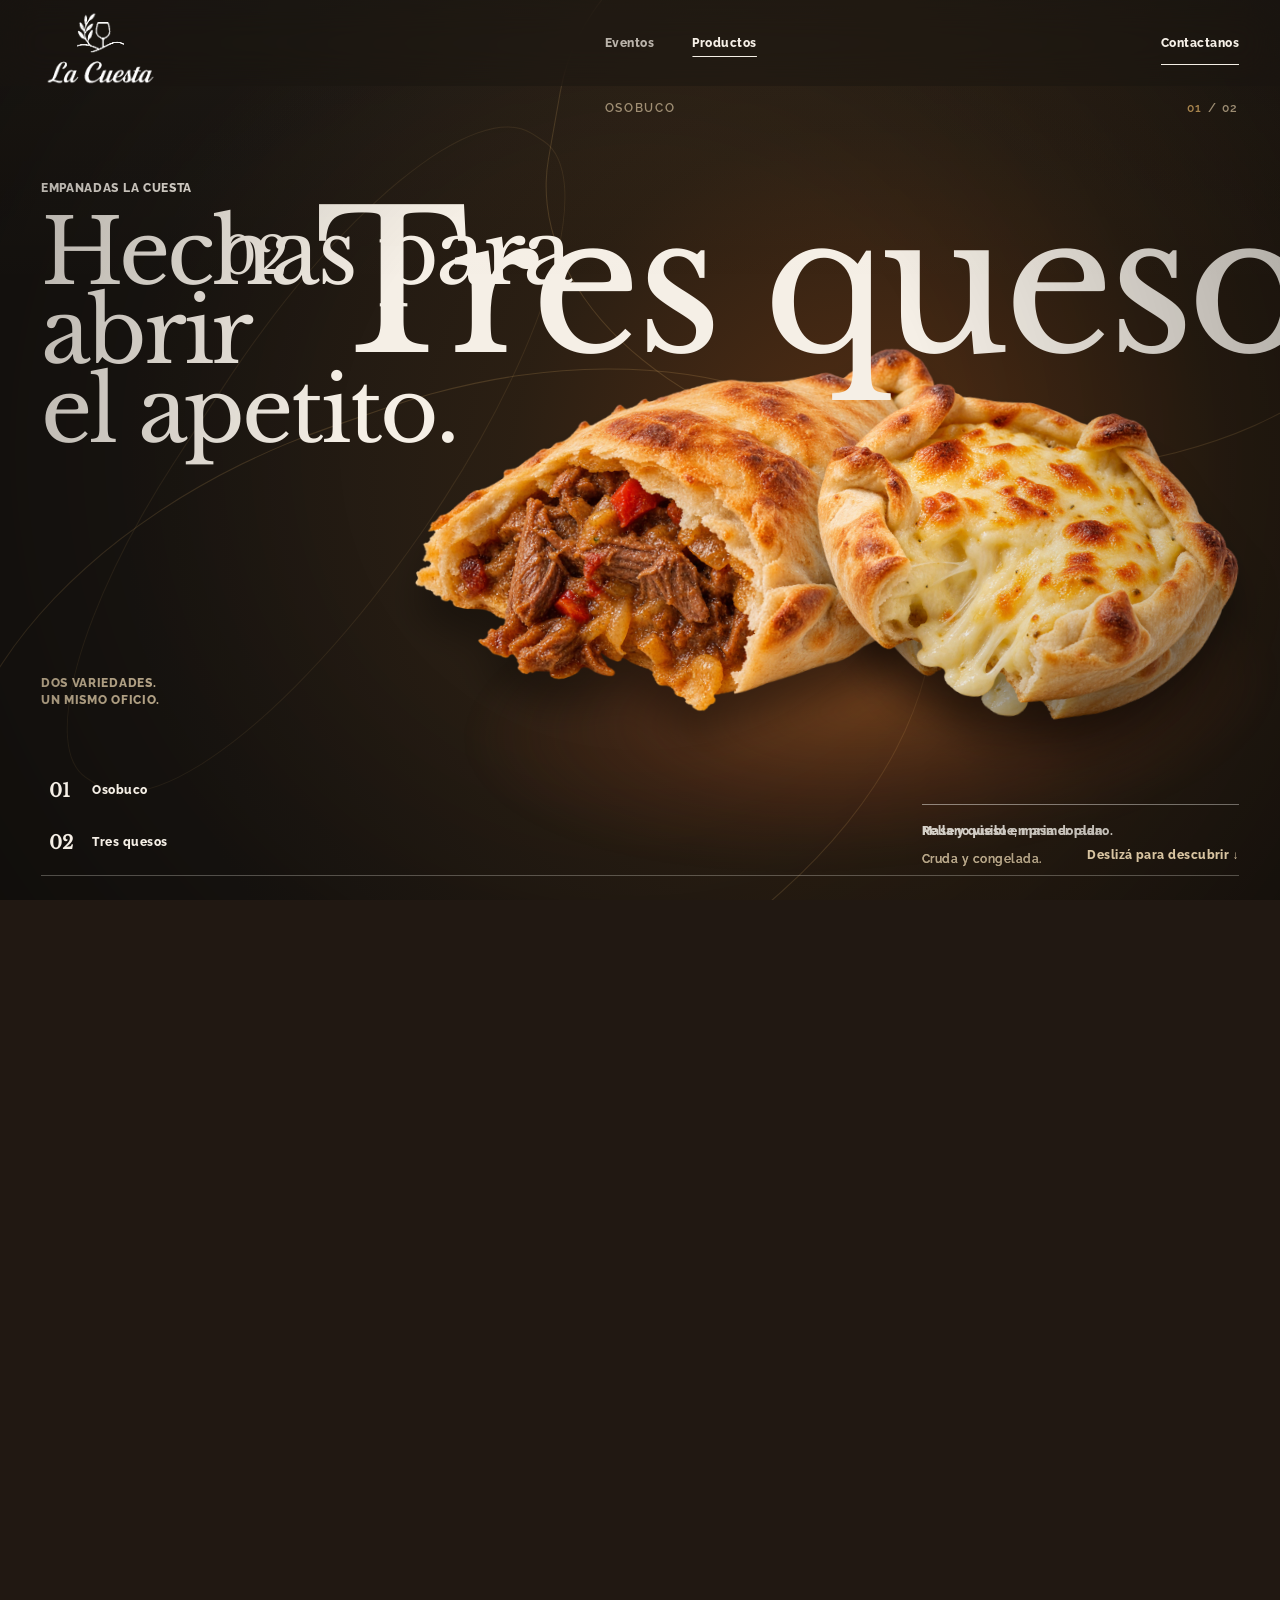
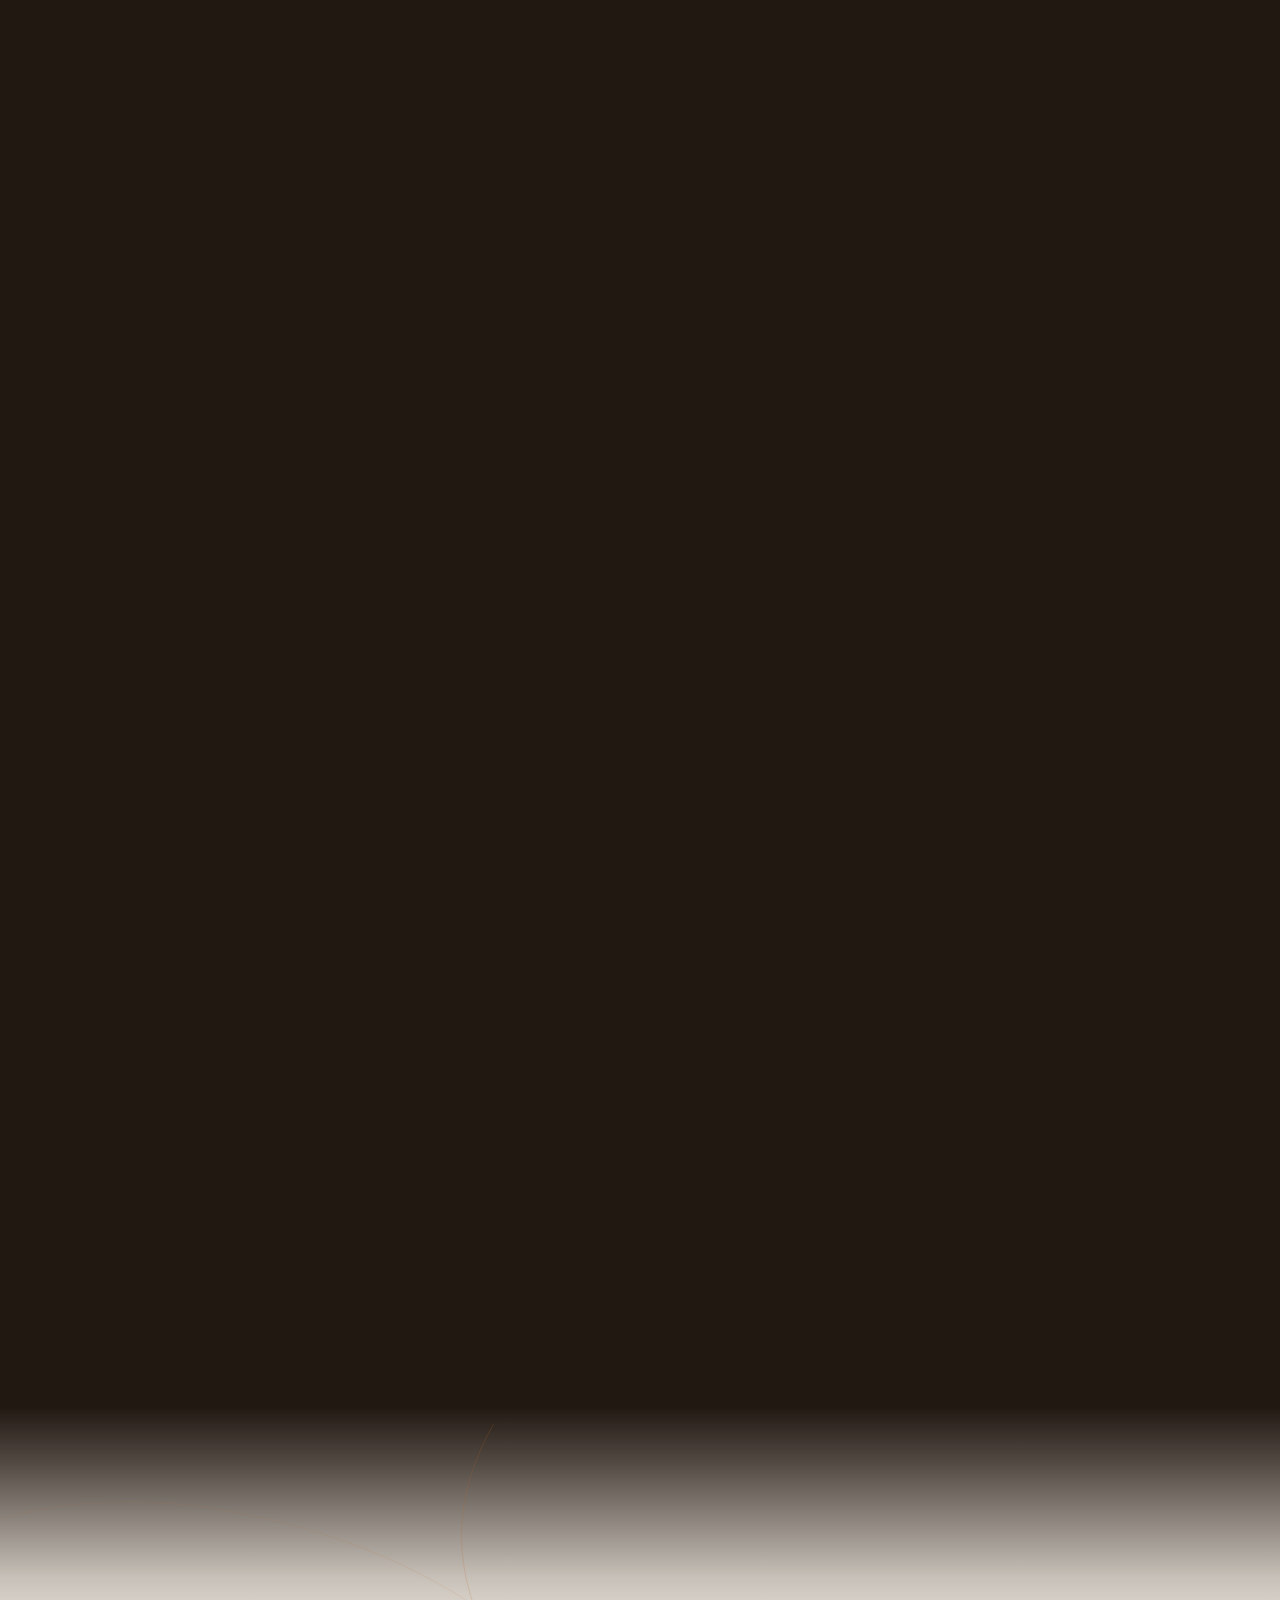
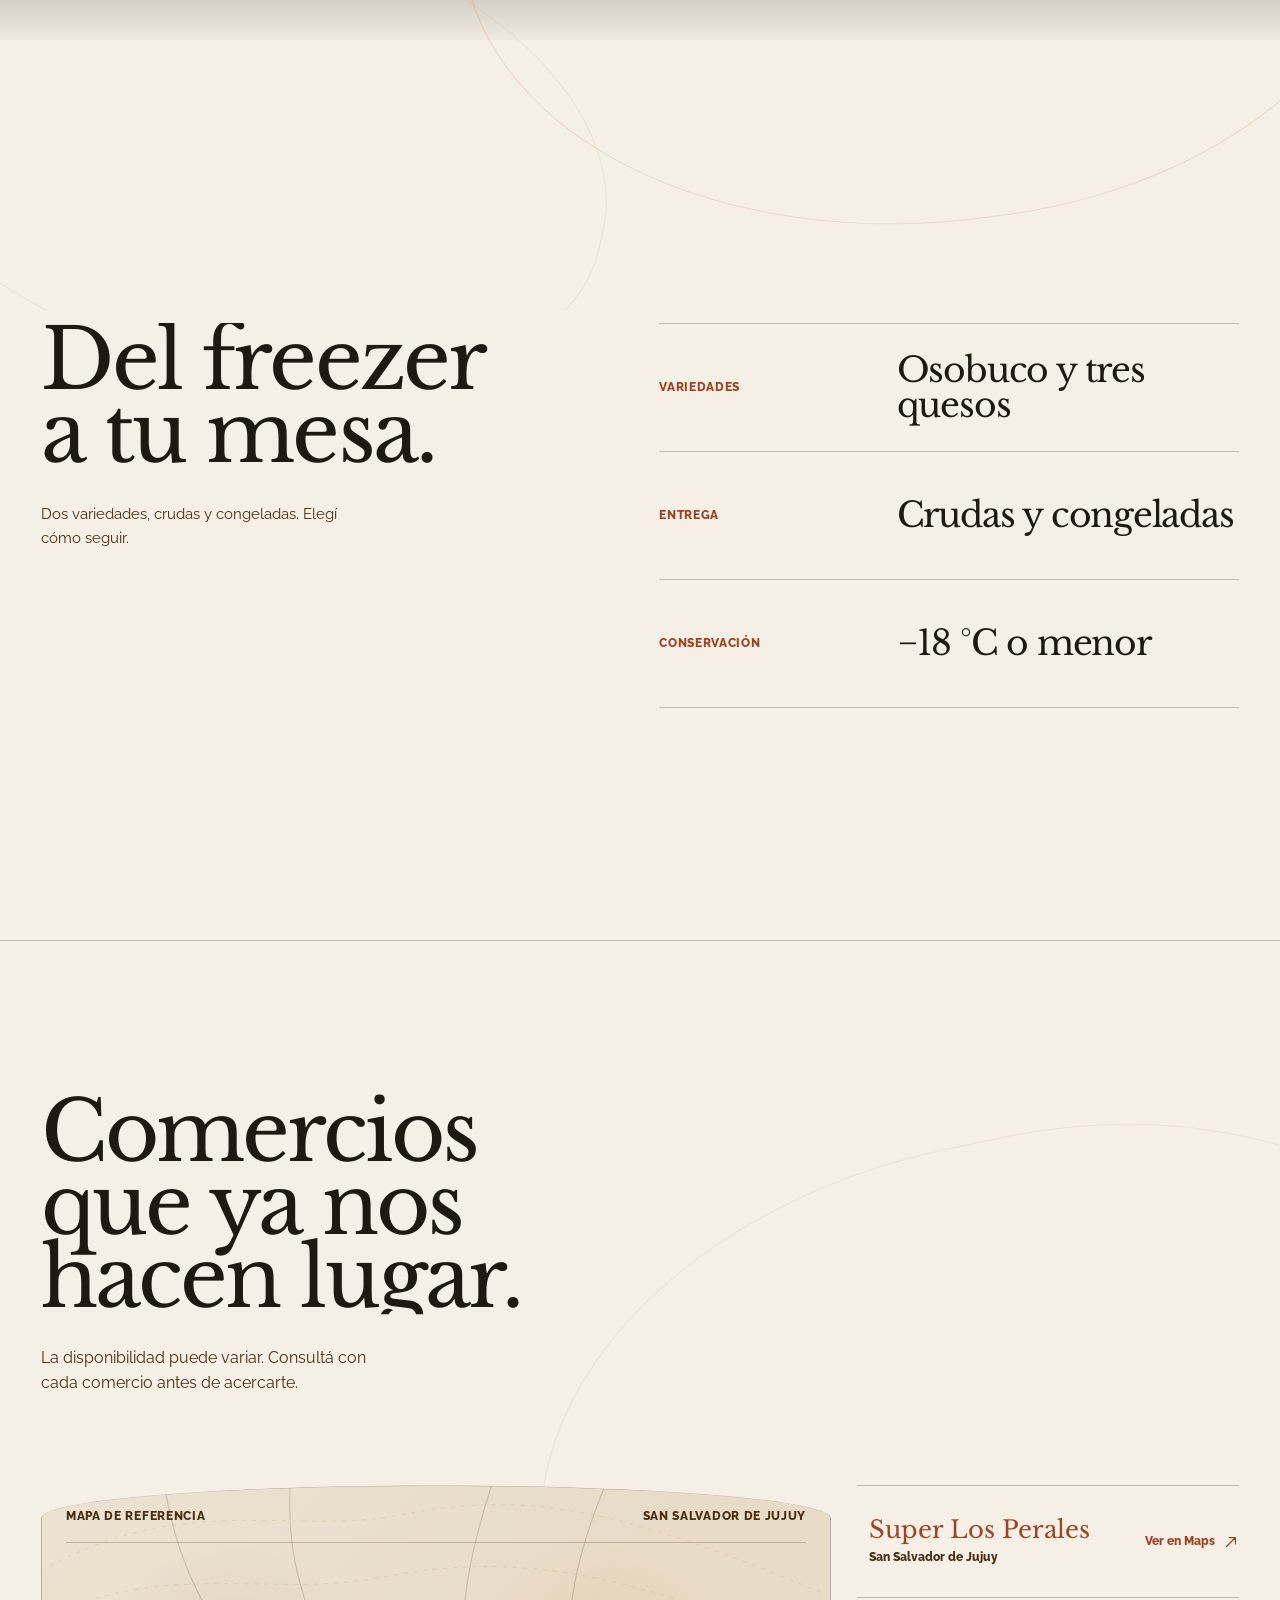
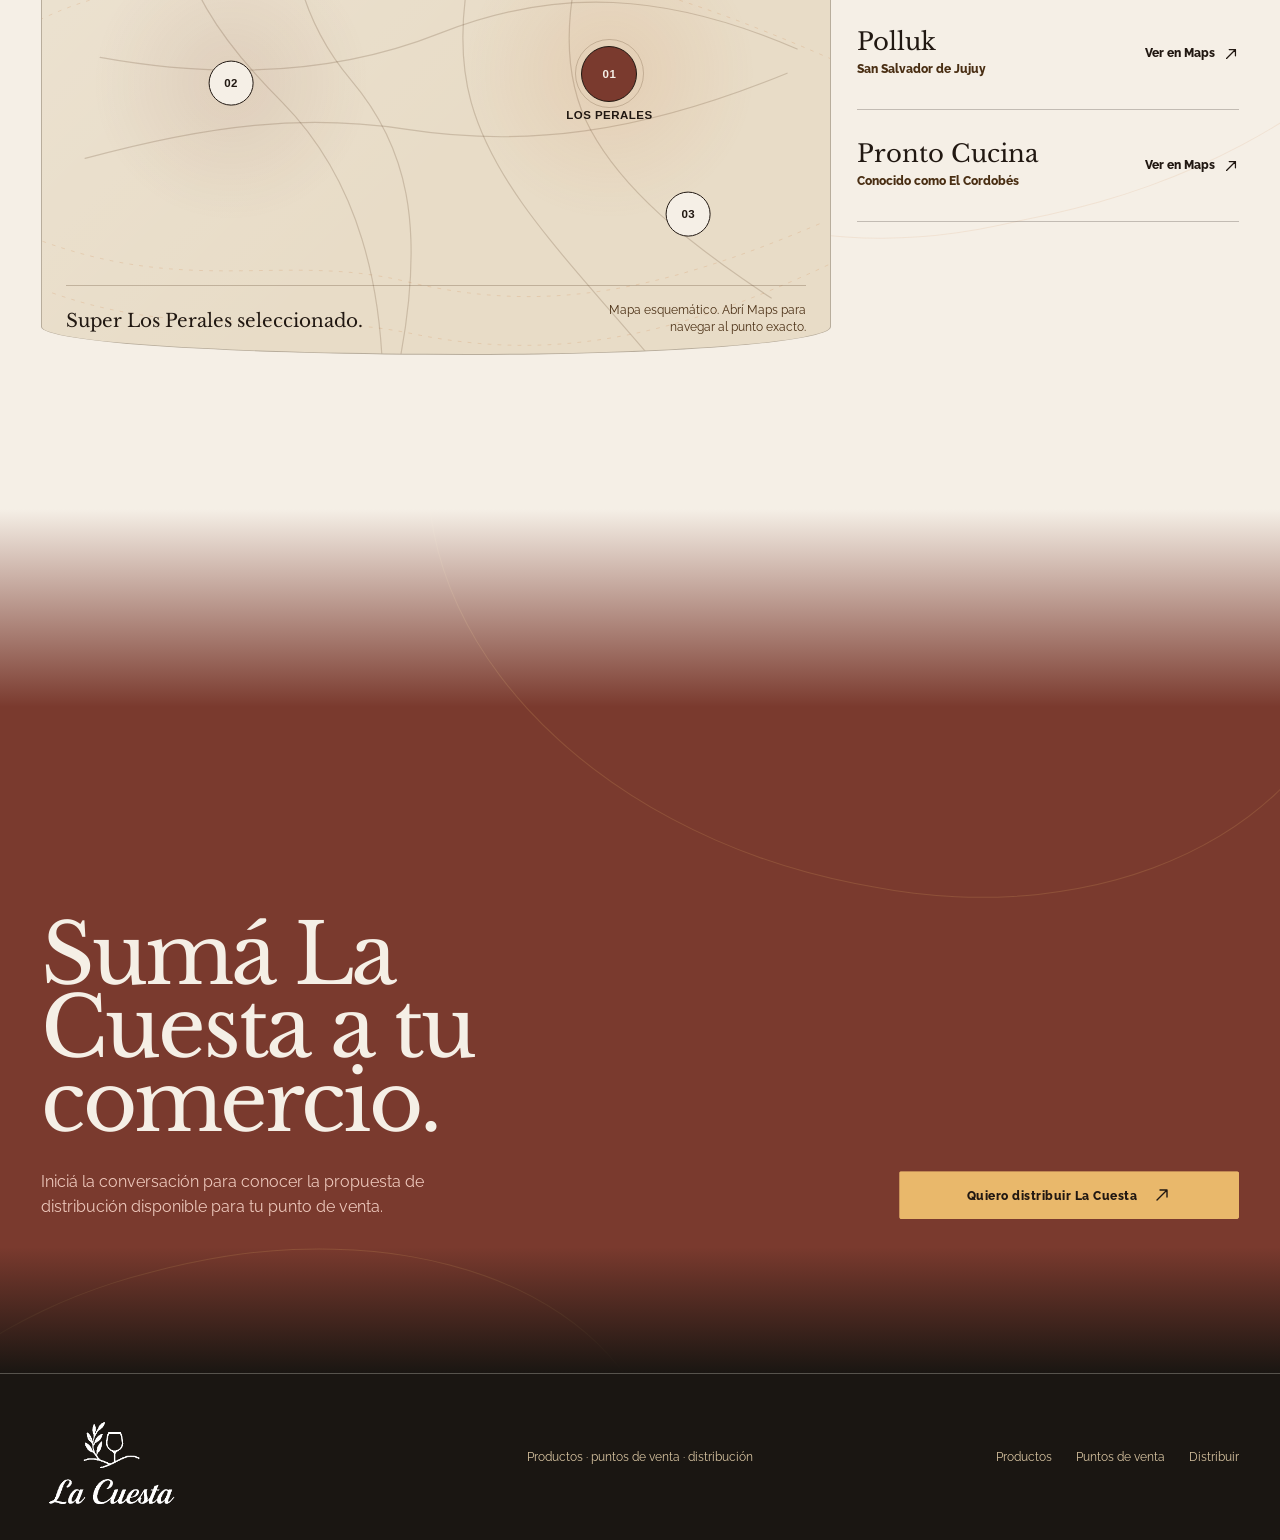
==== productos.html @ 2aedf03d "Publicar el sitio de La Cuesta Corresponde a a86352a del repo de trabajo (styles.css?v=83, app.js?v=" ====
<!doctype html>
<html lang="es">
  <head>
    <meta charset="utf-8" />
    <meta name="viewport" content="width=device-width, initial-scale=1, viewport-fit=cover" />
    <meta name="description" content="Conocé las empanadas La Cuesta, sus puntos de venta y la propuesta para comercios distribuidores." />
    <meta name="theme-color" content="#f5efe6" />
    <meta property="og:title" content="Productos La Cuesta — empanadas de osobuco y tres quesos" />
    <meta property="og:description" content="Una especialidad cruda y congelada para encontrar o sumar a tu comercio." />
    <meta property="og:image" content="assets/products/variants/osobuco-open.webp?v=8" />
    <title>Productos La Cuesta — empanadas de osobuco y tres quesos</title>
    <link rel="icon" href="assets/favicon-32.png" type="image/png" sizes="32x32" />
    <link rel="apple-touch-icon" href="assets/apple-touch-icon.png" sizes="180x180" />
    <link rel="preload" href="assets/fonts/libre-baskerville-400-latin.woff2" as="font" type="font/woff2" crossorigin />
    <link rel="preload" href="assets/fonts/raleway-wght-latin.woff2" as="font" type="font/woff2" crossorigin />
    <link rel="preload" href="assets/products/variants/osobuco-open.webp?v=8" as="image" type="image/webp" />
    <link rel="preload" href="assets/products/variants/tres-quesos-open.webp?v=8" as="image" type="image/webp" />
    <link rel="stylesheet" href="styles.css?v=83" />
    <script src="app.js?v=67" defer></script>
  </head>
  <body class="page-products">
    <a class="skip-link" href="#contenido">Saltar al contenido</a>
    <header class="site-header site-header--paper" data-header>
      <a class="brand" href="productos.html" aria-label="Productos La Cuesta, inicio"><img src="assets/la-cuesta-logo-white.png" width="460" height="150" alt="La Cuesta" /></a>
      <button class="menu-toggle" type="button" aria-expanded="false" aria-controls="site-nav" data-menu-toggle><span>Menú</span><span class="menu-toggle__mark" aria-hidden="true"><i></i><i></i></span></button>
      <nav class="site-nav" id="site-nav" aria-label="Navegación principal" data-nav><a href="index.html">Eventos</a><a href="productos.html" aria-current="page">Productos</a></nav>
      <a class="header-action" href="https://wa.link/bw86pe" target="_blank" rel="noopener noreferrer">Contactanos</a>
    </header>

    <main id="contenido" class="products-main">
      <section class="product-world" data-product-world aria-labelledby="product-world-title" data-climate="night">
        <div class="product-world__stage" data-product-stage>
          <div class="product-world__atmosphere" aria-hidden="true"><i></i><i></i><i></i></div>
          <div class="product-world__hero-pair" aria-hidden="true">
            <img class="product-world__hero-cheese" src="assets/products/variants/tres-quesos-open.webp?v=8" width="1536" height="1024" alt="" />
          </div>

          <div class="product-prologue">
            <p class="product-prologue__eyebrow">Empanadas La Cuesta</p>
            <h1 id="product-world-title">Hechas para abrir<br />el apetito.</h1>
            <p class="product-prologue__note">Dos variedades.<br />Un mismo oficio.</p>
          </div>

          <article class="product-variant product-variant--osobuco is-active" id="variedad-osobuco" data-product-variant data-index="0">
            <div class="product-variant__title"><span aria-hidden="true">01</span><h2>Osobuco</h2></div>
            <figure class="product-variant__media"><img src="assets/products/variants/osobuco-open.webp?v=8" width="1536" height="1024" alt="Empanada La Cuesta de osobuco abierta, con el relleno visible" /></figure>
            <div class="product-variant__copy"><p>Relleno visible, masa dorada.</p><p>Cruda y congelada.</p></div>
          </article>

          <article class="product-variant product-variant--cheese" id="variedad-tres-quesos" data-product-variant data-index="1">
            <div class="product-variant__title"><span aria-hidden="true">02</span><h2>Tres quesos</h2></div>
            <figure class="product-variant__media"><img src="assets/products/variants/tres-quesos-open.webp?v=8" width="1536" height="1024" alt="Empanada La Cuesta de tres quesos abierta, con el relleno visible" /></figure>
            <div class="product-variant__copy"><p>Masa y queso en primer plano.</p><p>Cruda y congelada.</p></div>
          </article>

          <div class="product-world__seam" aria-hidden="true"></div>
          <nav class="product-world__index" aria-label="Elegir variedad">
            <button type="button" aria-pressed="true" data-product-select="0"><span>01</span> Osobuco</button>
            <button type="button" aria-pressed="false" data-product-select="1"><span>02</span> Tres quesos</button>
          </nav>
          <div class="folio" aria-live="polite"><span data-product-label>Osobuco</span><span class="folio__count"><b data-product-current>01</b> / 02</span></div>
          <div class="timeline" aria-hidden="true"><span data-product-progress></span></div>
          <p class="product-world__scroll">Deslizá para descubrir <span aria-hidden="true">↓</span></p>
        </div>
      </section>

      <section class="product-facts product-epilogue" aria-labelledby="facts-title" data-reveal data-climate="day">
        <div class="product-facts__continuity" aria-hidden="true"><i></i><i></i></div>
        <div class="product-facts__lead" data-reveal-item>
          <h2 id="facts-title">Del freezer<br />a tu mesa.</h2>
          <p>Dos variedades, crudas y congeladas. Elegí cómo seguir.</p>
        </div>
        <dl class="product-facts__ledger" data-reveal-item>
          <div><dt>Variedades</dt><dd>Osobuco y tres quesos</dd></div>
          <div><dt>Entrega</dt><dd>Crudas y congeladas</dd></div>
          <div><dt>Conservación</dt><dd>−18 °C o menor</dd></div>
        </dl>
      </section>

      <section class="product-stockists product-epilogue" id="puntos-de-venta" aria-labelledby="stockists-title" data-reveal data-climate="day">
        <div class="product-stockists__intro" data-reveal-item><h2 id="stockists-title">Comercios que ya nos hacen lugar.</h2><p>La disponibilidad puede variar. Consultá con cada comercio antes de acercarte.</p></div>
        <figure class="stockist-map" data-stockist-map data-reveal-item aria-labelledby="stockist-map-title stockist-map-note">
          <div class="stockist-map__heading"><span id="stockist-map-title">Mapa de referencia</span><small>San Salvador de Jujuy</small></div>
          <svg class="stockist-map__drawing" viewBox="0 0 840 560" role="img" aria-label="Mapa editorial esquemático de los puntos de venta">
            <g class="stockist-map__contours" aria-hidden="true">
              <path d="M-42 96C121 7 258 59 375 35c155-31 269-7 507 93" />
              <path d="M-54 160c151-73 275-25 410-51 170-33 309-2 546 102" />
              <path d="M-62 421c185 71 299 17 445 52 158 38 293 18 501-71" />
              <path d="M-39 487c161 57 288 19 432 49 172 35 318 1 497-83" />
            </g>
            <g class="stockist-map__streets" aria-hidden="true">
              <path d="M95 0c20 119 67 185 141 259 69 70 111 168 119 301" />
              <path d="M493-20c-39 112-52 204-31 279 28 99 104 176 211 301" />
              <path d="M0 326c151-41 263-53 383-35 142 22 279 6 457-67" />
              <path d="M18 205c155 28 289 18 407-29 139-55 270-49 427 19" />
              <path d="M246-10c-7 98 18 178 72 242 68 80 88 174 60 328" />
              <path d="M628-14c-56 128-64 230-23 306 38 70 111 132 216 201" />
            </g>
          </svg>
          <button class="stockist-map__marker is-active" type="button" style="--map-x:72%;--map-y:40%" data-stockist-marker="perales" aria-pressed="true"><span>01</span><strong>Los Perales</strong></button>
          <button class="stockist-map__marker" type="button" style="--map-x:24%;--map-y:42%" data-stockist-marker="polluk" aria-pressed="false"><span>02</span><strong>Polluk</strong></button>
          <button class="stockist-map__marker" type="button" style="--map-x:82%;--map-y:70%" data-stockist-marker="cordobes" aria-pressed="false"><span>03</span><strong>Pronto Cucina</strong></button>
          <figcaption id="stockist-map-note"><span data-stockist-map-status aria-live="polite">Super Los Perales seleccionado.</span><small>Mapa esquemático. Abrí Maps para navegar al punto exacto.</small></figcaption>
        </figure>
        <ol class="product-stockists__list" data-reveal-item>
          <li class="is-active" data-stockist-item="perales"><button type="button" data-stockist-select="perales" aria-pressed="true"><span>Super Los Perales</span><small>San Salvador de Jujuy</small></button><a href="https://maps.app.goo.gl/YUJQ9x3evdQM6f4R9" target="_blank" rel="noopener noreferrer" aria-label="Abrir Super Los Perales en Maps">Ver en Maps <svg viewBox="0 0 18 18" aria-hidden="true"><path d="M4 14 14 4M7 4h7v7" /></svg></a></li>
          <li data-stockist-item="polluk"><button type="button" data-stockist-select="polluk" aria-pressed="false"><span>Polluk</span><small>San Salvador de Jujuy</small></button><a href="https://maps.app.goo.gl/NbAnTid16rX3FGUh7" target="_blank" rel="noopener noreferrer" aria-label="Abrir Polluk en Maps">Ver en Maps <svg viewBox="0 0 18 18" aria-hidden="true"><path d="M4 14 14 4M7 4h7v7" /></svg></a></li>
          <li data-stockist-item="cordobes"><button type="button" data-stockist-select="cordobes" aria-pressed="false"><span>Pronto Cucina</span><small>Conocido como El Cordobés</small></button><a href="https://maps.app.goo.gl/jkSEsQJaGD6FMsc5A" target="_blank" rel="noopener noreferrer" aria-label="Abrir Pronto Cucina en Maps">Ver en Maps <svg viewBox="0 0 18 18" aria-hidden="true"><path d="M4 14 14 4M7 4h7v7" /></svg></a></li>
        </ol>
      </section>

      <section class="distribution product-epilogue" id="distribuir" aria-labelledby="distribution-title" data-reveal data-climate="night">
        <i class="climate-seam climate-seam--head" aria-hidden="true"></i><i class="climate-seam climate-seam--tail" aria-hidden="true"></i>
        <div class="distribution__copy" data-reveal-item><h2 id="distribution-title">Sumá La Cuesta a tu comercio.</h2><p>Iniciá la conversación para conocer la propuesta de distribución disponible para tu punto de venta.</p></div>
        <a class="action action--gold" href="https://wa.link/bw86pe" target="_blank" rel="noopener noreferrer" data-reveal-item>Quiero distribuir La Cuesta <svg viewBox="0 0 18 18" aria-hidden="true"><path d="M4 14 14 4M7 4h7v7" /></svg></a>
      </section>

    </main>

    <footer class="site-footer"><a class="footer-brand" href="productos.html" aria-label="Productos La Cuesta, inicio"><img src="assets/la-cuesta-logo-white.png" width="460" height="150" alt="La Cuesta" /></a><p>Productos · puntos de venta · distribución</p><div class="footer-links"><a href="productos.html">Productos</a><a href="#puntos-de-venta">Puntos de venta</a><a href="#distribuir">Distribuir</a></div></footer>
  </body>
</html>
---- styles.css ----
/* Webfonts autoalojadas (OFL) — subset latin, ver assets/fonts/. P0-1 auditoría 2026-08-27. */
@font-face {
  font-family: "Libre Baskerville";
  font-style: normal;
  font-weight: 400;
  font-display: swap;
  src: url("assets/fonts/libre-baskerville-400-latin.woff2") format("woff2");
}
@font-face {
  font-family: "Raleway";
  font-style: normal;
  font-weight: 100 900;
  font-display: swap;
  src: url("assets/fonts/raleway-wght-latin.woff2") format("woff2");
}

:root {
  /* Paleta canon — manual de marca, ratificada por founder 2026-08-27 (P0-2).
     Regla de uso: --terracotta (manual, 3.4:1 sobre paper) solo display/acentos grandes/decoración;
     texto chico en terracotta usa --terracotta-text (5.6:1 AA). Texto secundario sobre paper: --chocolate (10.8:1). */
  --ink: #211812;            /* tinta de trabajo del sitio, no es color de manual */
  --ink-deep: #1a1612;
  --paper: #f5efe6;
  --paper-muted: #d8c4a1;
  --maize: #e9b86b;
  --terracotta: #c46a2a;
  --terracotta-text: #9d4523;
  --chocolate: #4a2f14;
  --wine: #7a3a2e;
  --pine: #6f7a4f;
  --black: #000;
  --light: #fff;
  /* Derivados de escena y acento — toda alfa via color-mix sobre token (P0-3) */
  --gold-light: color-mix(in srgb, var(--maize) 60%, var(--light));
  --gold-deep: color-mix(in srgb, var(--maize) 35%, var(--terracotta));
  --grad-gold: radial-gradient(circle at 66% 48%, var(--gold-light) 0, var(--maize) 39%, var(--gold-deep) 100%); /* la luz del mundo de Productos: stage y costura leen la misma */
  --blush: #edc7bb;          /* rosa de contacto sobre wine/ink; fuera del manual, ver DESIGN.md */
  --s1-stage: color-mix(in srgb, var(--wine) 41%, var(--black));
  --s1-wash-deep: color-mix(in srgb, var(--wine) 37%, var(--black));
  --s1-wash-mid: color-mix(in srgb, var(--terracotta-text) 48%, var(--black));
  --s2-stage: color-mix(in srgb, var(--pine) 38%, var(--black));
  --s2-wash-deep: color-mix(in srgb, var(--pine) 18%, var(--black));
  --s2-wash-mid: color-mix(in srgb, var(--pine) 32%, var(--black));
  --s2-wash-tail: color-mix(in srgb, var(--pine) 19%, var(--black));
  --stage-ember: color-mix(in srgb, var(--terracotta) 44%, var(--black));
  /* Vidrio del riel (P2). Una sola receta para las cinco declaraciones de header que
     tenian cuatro. El breakpoint la abarata y prefers-reduced-transparency la apaga:
     se recalibra el token, no se reescriben los selectores. */
  --glass: blur(18px) saturate(1.12);
  /* Sombra de objeto (P2). Una sola receta de elevacion, para las dos piezas que la
     usan. box-shadow sigue prohibida: el lenguaje es papel y tinta, no material. */
  --obj-shadow: drop-shadow(0 34px 22px color-mix(in srgb, var(--black) 35%, transparent));
  --line-light: color-mix(in srgb, var(--paper) 28%, transparent);
  --line-dark: color-mix(in srgb, var(--ink) 24%, transparent);
  --display: "Libre Baskerville", Georgia, "Times New Roman", serif;
  --sans: "Raleway", "Trebuchet MS", Arial, sans-serif;
  /* Sistema de motion (P1-5). Dos curvas y cinco tiempos: toda transicion del archivo sale
     de aca. La curva por defecto decelera; 'ease' del navegador esta prohibido. Solo se anima
     transform, opacity, color/background, filter y clip-path. Excepcion declarada: 'linear'
     en .product-prologue, que amortigua un valor ya ligado al scroll, no dispara un estado. */
  --ease-out: cubic-bezier(.16, 1, .3, 1);   /* entra, se mueve, responde: la curva del sitio */
  --ease-in-out: cubic-bezier(.6, 0, .3, 1); /* solo lo que se abre y se cierra: menu y marker */
  /* Gramatica compartida Eventos/Productos (P0-4). Tiempos, escala display y decoracion:
     un solo valor para las dos superficies. El clima cambia el pigmento, no la gramatica. */
  --d-instant: 180ms; /* micro-estado: tinte de un link, skip-link, color de fila */
  --d-fast: 240ms;    /* estado de UI y hover; apertura del menu */
  --d-slow: 480ms;    /* movimiento de componente; canal de opacidad del reveal */
  --d-scene: 900ms;   /* la escena y el mundo: crossfade, luz del header, transform del reveal */
  --d-reveal: 1200ms; /* el unico paso por encima de la escena: fade y clip-path de cierre */
  --stagger: 60ms;    /* toda cascada es calc(var(--i) * var(--stagger)); sin delays literales */
  /* Timeline narrativa de Productos (P1-5). Definida UNA vez, aca; app.js la lee de :root.
     Antes vivia en app.js repartida entre el umbral y los destinos de click. Un breakpoint
     puede recalibrarla como recalibra la escala: recalibrar el token, no reescribir el JS. */
  --th-switch: .58;    /* osobuco cede a tres quesos */
  --th-ramp: .3;       /* ancho de la rampa de estado a partir del switch */
  --th-seam-in: .48;   /* arranca el seam */
  --th-seam-band: .1;  /* ancho de entrada y de salida del seam */
  --th-seam-from: .515;/* ventana en la que el seam esta visible */
  --th-seam-to: .68;
  --th-goto-1: .29;    /* destino de click del selector 01 */
  --th-goto-2: .78;    /* destino de click del selector 02 */
  /* Escala de apilado (P1-9). Un valor por ROL, no por capricho local: los once literales
     de z-index del archivo se nombran aca y ningun componente vuelve a elegir un numero.
     Un z-index literal fuera de :root es un error, igual que un ms o un font-size.
     No es una escala aplastada: el sitio tiene tres escaleras internas reales -- la escena
     del film, el mundo de Productos y el mapa de puntos de venta -- y colapsarlas romperia
     el orden. Se nombra el rol y se conserva el valor. */
  --z-base: 0;     /* abre contexto de apilado sin elevar: fondos, atmosfera, decoracion ::before */
  --z-raise: 1;    /* primera capa sobre el fondo del propio contexto */
  --z-content: 2;  /* copy y controles legibles sobre medios y velos */
  --z-chrome: 3;   /* folio, timeline, chrome del mapa y secciones de papel sobre el stage sticky */
  --z-lift: 5;     /* pieza que se despega dentro de su contexto: pin del mapa, copy de variedad, rail de acto */
  --z-seam: 6;     /* la costura del mundo tapa la escena */
  --z-veil: 8;     /* vineta del stage, por encima de la costura */
  --z-hud: 12;     /* HUD del mundo: indice, folio, timeline, scroll */
  --z-header: 30;  /* chrome persistente del documento */
  --z-skip: 100;   /* el skip-link por encima de todo, siempre alcanzable */

  /* Escala tipografica (P1-1). Un valor por rol, las dos paginas: ocho escalones display
     (serif) y tres de UI (sans). Nada por debajo del piso de 11px = .6875rem. Un font-size
     literal fuera de esta escala es un error, no una decision local. */
  --t-monument: clamp(6.4rem, 15vw, 14rem); /* excepcion declarada: nombre de variedad, pieza de arte */
  --t-hero: clamp(3rem, min(7vw, 12.2svh), 7.5rem); /* H1 y titular de escena: el termino svh evita que el titular se meta bajo el header en viewports bajos */
  --t-display: clamp(3rem, 6.5vw, 6rem);   /* H2 de seccion, ambas paginas */
  --t-title: clamp(2.6rem, 5vw, 5rem);     /* H3 de caso y de bloque */
  --t-subtitle: clamp(1.75rem, 4vw, 3.75rem);
  --t-lead: clamp(1.65rem, 2.7vw, 2.75rem);
  --t-quote: clamp(1.2rem, 1.9vw, 1.6rem);
  --t-inline: 1.15rem;                     /* cifra serif embebida en linea de UI */
  --t-body: clamp(.95rem, 1.15vw, 1.08rem);
  --t-ui: .78rem;                          /* acciones, labels, captions, footer */
  --t-nav: var(--t-ui);                    /* enlaces del nav: el breakpoint lo recalibra (P1-8) */
  --t-micro: .72rem;                       /* eyebrows, folio, dt de ledger — piso del sitio */
  /* Ritmo (P1-2). Diez pasos para el espacio local, cuatro ritmos verticales de seccion y
     cuatro gaps fluidos. Un literal rem en margin/padding/gap fuera de esta escala es un error. */
  --s-1: .25rem;
  --s-2: .5rem;
  --s-3: .75rem;
  --s-4: 1rem;
  --s-5: 1.5rem;
  --s-6: 2rem;
  --s-7: 3rem;
  --s-8: 4rem;
  --s-9: 6rem;
  --s-10: 8rem;
  --section-y-loose: clamp(10rem, 16vw, 15rem); /* unica: aire de entrada al ledger de Productos */
  --section-y: clamp(6rem, 12vw, 11rem);
  --section-y-mid: clamp(5rem, 9vw, 8rem);
  --section-y-tight: clamp(4rem, 8vw, 6.5rem);
  --gap-xl: clamp(4rem, 9vw, 9rem);
  --gap-lg: clamp(3rem, 7vw, 7rem);
  --gap-md: clamp(1.5rem, 3vw, 3rem);
  --gap-sm: clamp(1rem, 2vw, 2rem);
  --indent-line: clamp(.8rem, 2.25vw, 2.2rem);
  --indent-line-deep: clamp(1.6rem, 4.6vw, 4.5rem);
  /* Trazo (P2). Tres alturas de linea display y cuatro trackings: las nueve alturas y
     los doce trackings literales del archivo se nombran aca. La escala colapsa lo que
     el ojo no distingue y conserva los roles que si: un titular a pantalla completa no
     respira como un H2 de seccion, y una versalita necesita mas aire que un boton. */
  --lh-monument: .72;   /* excepcion declarada: nombre de variedad, pieza de arte */
  --lh-hero: .95;       /* titular de escena a pantalla completa */
  --lh-display: .88;    /* H2 de seccion y H3 de caso, las dos paginas */
  --ls-display: -.035em;/* todo display serif */
  --ls-ui: .04em;       /* sans de interfaz: nav, acciones, captions, cifras */
  --ls-label: .06em;    /* versalita: eyebrows, dt de ledger, chrome del mapa */
  --ls-folio: .14em;    /* el folio, que respira mas que cualquier otra versalita */
  --deco-radius: 52% 48% 58% 42%;
  --deco-radius-alt: 48% 52% 46% 54%;
  /* Raccord de clima (P1-10). Dos alturas para la costura entre dos superficies de
     luz distinta: la entrada a un clima nuevo pide mas aire que la entrega al siguiente. */
  --seam-h: 22svh;        /* head: el clima anterior se disuelve dentro del nuevo */
  --seam-h-tail: 14svh;   /* tail: el clima actual entrega al que sigue */
  /* Safe area (P2). Los insets entran por token: --page-x absorbe el lateral y --safe-b
     el inferior, que consumen el pie y las tres piezas del HUD ancladas a bottom.
     Donde no hay muesca, env() cae a 0px y nada se mueve. */
  --safe-b: env(safe-area-inset-bottom, 0px);
  --page-x: max(clamp(20px, 3.2vw, 54px), env(safe-area-inset-left, 0px));
  --header-h: 84px;
  /* Ancla inferior del chrome de escena (caption y nota de locacion). El breakpoint la
     recalibra en :root y una escena puntual la recalibra sobre el elemento; ningun
     selector se reescribe y ningun !important hace falta. */
  --caption-b: 52px;
  --score-b: 70px;   /* la ficha de servicio cuelga mas alto que el caption: es una lista, no una linea */
  --ap-r: 4%;
  --ap-l: 54%;
  --ap-feather-l: 7%;
  --ap-feather-r: 7%;
  --media-scale: 1.02;
  --media-x: 0px;
  --media-y: 0px;
}

/* Clima (P0-4). Noche y dia resuelven EXACTAMENTE los mismos tokens semanticos: divergen
   los pigmentos, nunca la gramatica que los consume. Toda superficie narrativa declara su
   clima con data-climate; los estados que voltean la luz (coda del film, variedad 02 del
   mundo de Productos) lo re-declaran desde este mismo bloque, no desde reglas propias. */
:root,
[data-climate="night"] {
  --accent: var(--maize);
  --accent-text: var(--maize);
  --on-surface: var(--paper);
  --on-surface-muted: var(--paper-muted);
  --rule: var(--line-light);
  --folio-label: var(--paper-muted);
  --folio-mark: var(--maize);
  --folio-opacity: .68;
}
[data-climate="day"],
body[data-scene="4"] .film,
.product-world[data-active="1"] .product-world__stage {
  --accent: var(--terracotta);
  --accent-text: var(--terracotta-text);
  --on-surface: var(--ink);
  --on-surface-muted: var(--chocolate);
  --rule: var(--line-dark);
  --folio-label: var(--terracotta-text);
  --folio-mark: var(--ink);
  --folio-opacity: .82;
}
/* Decoracion (P0-4): un solo primitivo de campo — contorno organico de 1px sobre el acento
   del clima. Antes eran seis mezclas ad hoc (maize 22/10, wine 14, terracotta 11/12, paper 12). */
[data-climate], body[data-scene="4"] .film, .product-world[data-active="1"] .product-world__stage {
  --deco-ink: color-mix(in srgb, var(--accent) 18%, transparent);
  --deco-ink-faint: color-mix(in srgb, var(--accent) 10%, transparent);
}

* { box-sizing: border-box; }
html { scroll-behavior: smooth; scroll-padding-top: var(--header-h); scroll-snap-type: y proximity; }
body { margin: 0; overflow-x: hidden; background: var(--ink-deep); color: var(--paper); font-family: var(--sans); font-size: 16px; line-height: 1.55; }
body, button, a { -webkit-font-smoothing: antialiased; }
img, video { display: block; max-width: 100%; }
a { color: inherit; text-underline-offset: .25em; }
button, a { -webkit-tap-highlight-color: transparent; }
svg { width: 18px; height: 18px; fill: none; stroke: currentColor; stroke-linecap: round; stroke-linejoin: round; stroke-width: 1.4; }
::selection { background: var(--maize); color: var(--ink); }
::-webkit-scrollbar { width: 9px; }
::-webkit-scrollbar-track { background: var(--ink-deep); }
::-webkit-scrollbar-thumb { background: var(--terracotta); border: 2px solid var(--ink-deep); }

.skip-link { position: fixed; z-index: var(--z-skip); top: 12px; left: 12px; padding: 10px 14px; background: var(--maize); color: var(--ink); transform: translateY(-180%); transition: transform var(--d-instant) var(--ease-out); }
.skip-link:focus { transform: none; }

.site-header { position: fixed; z-index: var(--z-header); top: 0; right: 0; left: 0; display: grid; grid-template-columns: 160px 1fr auto; min-height: var(--header-h); align-items: center; gap: var(--s-6); padding: 0 var(--page-x); color: var(--paper); transition: color var(--d-scene) var(--ease-out), background-color var(--d-slow) var(--ease-out), opacity var(--d-fast) var(--ease-out); }
.site-header::after { position: absolute; right: var(--page-x); bottom: 0; left: var(--page-x); height: 1px; background: var(--line-light); content: ""; transform: scaleX(.2); transform-origin: left; transition: transform var(--d-scene) var(--ease-out), background-color var(--d-scene) var(--ease-out); }
.site-header.is-scrolled::after { transform: scaleX(1); }
.site-header.is-solid { background: var(--paper); color: var(--ink); }
.site-header.is-solid::after { background: var(--line-dark); }
.site-header.is-solid .brand img { filter: brightness(0) saturate(100%); }
.brand { position: relative; z-index: var(--z-content); display: block; width: 118px; }
.brand img { width: 100%; height: auto; transition: filter var(--d-scene) var(--ease-out); }
.site-nav { display: flex; align-items: center; justify-content: center; gap: var(--gap-md); font-size: var(--t-nav); font-weight: 800; letter-spacing: var(--ls-ui); }
.site-nav a, .header-action { text-decoration: none; }
.site-nav a { opacity: .72; transition: opacity var(--d-instant) var(--ease-out); }
.site-nav a:hover, .site-nav a:focus-visible { opacity: 1; }
.header-action { display: inline-flex; min-height: 44px; align-items: center; padding: var(--s-3) 0; border-bottom: 1px solid currentColor; font-size: var(--t-ui); font-weight: 800; letter-spacing: var(--ls-ui); transition: transform var(--d-fast) var(--ease-out); }
.menu-toggle { display: none; border: 0; background: transparent; color: inherit; font: inherit; }
body[data-scene="4"] .site-header { color: var(--ink); }
body[data-scene="4"] .site-header::after { background: var(--line-dark); }
body[data-scene="4"] .brand img { filter: brightness(0) saturate(100%); }

.film { position: relative; background: var(--ink-deep); }
.film::after { content: ""; position: absolute; z-index: var(--z-content); right: 0; bottom: 0; left: 0; height: var(--seam-h-tail); background: linear-gradient(0deg, var(--paper) 0%, color-mix(in srgb, var(--paper) 0%, transparent) 100%); pointer-events: none; }

/* Costura de clima (P1-10). El raccord entre dos superficies de luz distinta es un
   componente compartido, no un gradiente ad hoc por escena: una receta y dos alturas.
   El hook lo elige la superficie -- pseudo donde hay uno libre (.film, .event-resolution),
   <i> donde ::before y ::after ya decoran (.distribution). Excepcion declarada:
   .product-facts::before, que ademas tiene que cubrir un stage sticky. */
i.climate-seam { position: absolute; z-index: var(--z-raise); right: 0; left: 0; pointer-events: none; }
i.climate-seam--head { top: 0; height: var(--seam-h); background: linear-gradient(180deg, var(--seam-from) 0%, color-mix(in srgb, var(--seam-from) 0%, transparent) 100%); --seam-from: var(--paper); }
i.climate-seam--tail { bottom: 0; height: var(--seam-h-tail); background: linear-gradient(0deg, var(--seam-from) 0%, color-mix(in srgb, var(--seam-from) 0%, transparent) 100%); --seam-from: var(--ink-deep); }
.film-stage { position: sticky; z-index: var(--z-base); top: 0; height: 100svh; overflow: hidden; background: var(--ink-deep); transition: background-color var(--d-scene) var(--ease-out); }
.film-backdrops, .film-backdrop { position: absolute; inset: 0; width: 100%; height: 100%; }
.film-backdrop { object-fit: cover; opacity: 0; filter: saturate(.78) contrast(1.03) brightness(.54) blur(10px); transform: scale(1.065); transition: opacity var(--d-scene) var(--ease-out), filter var(--d-scene) var(--ease-out), transform var(--d-scene) var(--ease-out); }
.film-backdrop.is-active { opacity: .88; transform: scale(1.035); }

.film-wash { position: absolute; inset: 0; background: linear-gradient(90deg, color-mix(in srgb, var(--ink-deep) 92%, transparent) 0%, color-mix(in srgb, var(--ink-deep) 58%, transparent) 43%, color-mix(in srgb, var(--ink-deep) 14%, transparent) 100%); transition: background var(--d-scene) var(--ease-out); }
body[data-scene="1"] .film-stage { background: var(--s1-stage); }
body[data-scene="1"] .film-wash { background: linear-gradient(110deg, color-mix(in srgb, var(--s1-wash-deep) 92%, transparent) 0%, color-mix(in srgb, var(--s1-wash-mid) 44%, transparent) 48%, color-mix(in srgb, var(--ink-deep) 20%, transparent) 100%); }
body[data-scene="2"] .film-stage { background: var(--s2-stage); }
body[data-scene="2"] .film-wash { background: linear-gradient(105deg, color-mix(in srgb, var(--s2-wash-deep) 82%, transparent) 0%, color-mix(in srgb, var(--s2-wash-mid) 35%, transparent) 58%, color-mix(in srgb, var(--s2-wash-tail) 34%, transparent) 100%); }
body[data-scene="3"] .film-stage { background: var(--ink-deep); }
body[data-scene="3"] .film-wash { background: linear-gradient(0deg, color-mix(in srgb, var(--ink-deep) 89%, transparent) 0%, color-mix(in srgb, var(--ink-deep) 30%, transparent) 62%, color-mix(in srgb, var(--ink-deep) 38%, transparent) 100%); }
body[data-scene="4"] .film-stage { background: var(--paper); }
body[data-scene="4"] .film-backdrop.is-active { opacity: .16; filter: saturate(.52) brightness(1.25) blur(24px); }
body[data-scene="4"] .film-wash { background: linear-gradient(90deg, color-mix(in srgb, var(--paper) 97%, transparent) 0%, color-mix(in srgb, var(--paper) 82%, transparent) 50%, color-mix(in srgb, var(--paper) 22%, transparent) 100%); }

.film-aperture { position: absolute; inset: 0; overflow: hidden; background: transparent; -webkit-mask-image: linear-gradient(90deg, transparent 0 var(--ap-l), var(--black) calc(var(--ap-l) + var(--ap-feather-l)), var(--black) calc(100% - var(--ap-r) - var(--ap-feather-r)), transparent calc(100% - var(--ap-r)) 100%); mask-image: linear-gradient(90deg, transparent 0 var(--ap-l), var(--black) calc(var(--ap-l) + var(--ap-feather-l)), var(--black) calc(100% - var(--ap-r) - var(--ap-feather-r)), transparent calc(100% - var(--ap-r)) 100%); contain: paint; }
.film-aperture::after { position: absolute; z-index: var(--z-content); inset: 0; pointer-events: none; background: linear-gradient(0deg, color-mix(in srgb, var(--ink-deep) 72%, transparent) 0%, color-mix(in srgb, var(--ink-deep) 30%, transparent) 42%, transparent 70%); content: ""; opacity: 0; transition: opacity var(--d-scene) var(--ease-out); }
body[data-scene="3"] .film-aperture::after { opacity: 1; }
.film-aperture__media, .film-video, .film-stills, .film-still { position: absolute; inset: 0; width: 100%; height: 100%; }
.film-video, .film-still { object-fit: cover; transform: translate3d(var(--media-x), var(--media-y), 0) scale(var(--media-scale)); }
.film-video { object-position: 50% 50%; filter: saturate(.78) contrast(1.04) brightness(.84); }
.film-stills { opacity: 0; }
.film-still { opacity: 0; filter: saturate(.78) contrast(1.04) brightness(.84); transition: opacity var(--d-scene) var(--ease-out); }
.film-still.is-active { opacity: 1; }

body[data-scene="4"] .film-video, body[data-scene="4"] .film-stills { opacity: 0; }

.video-fallback .film-stills { opacity: 1; }
.video-fallback .film-video { opacity: 0; }

/* Progreso (P0-4 / P1-4). Un folio y una timeline para los tres mundos: el film de Eventos,
   el riel de casos y el mundo de Productos. Antes eran cuatro copias de dos componentes con
   anclaje, color y opacidad expresados distinto en cada superficie. */
.folio { position: absolute; z-index: var(--z-chrome); top: calc(var(--header-h) + 16px); right: var(--page-x); left: var(--page-x); display: flex; justify-content: space-between; color: var(--folio-label); font-size: var(--t-micro); font-weight: 600; letter-spacing: var(--ls-folio); text-transform: uppercase; opacity: var(--folio-opacity); transition: color var(--d-scene) var(--ease-out), opacity var(--d-scene) var(--ease-out); }
.folio > span:first-child { position: absolute; left: 50%; transform: translateX(-50%); }
.folio__count { margin-left: auto; }
.folio__count b { color: var(--folio-mark); font-weight: inherit; transition: color var(--d-scene) var(--ease-out); }
.timeline { position: absolute; z-index: var(--z-chrome); right: var(--page-x); bottom: calc(24px + var(--safe-b)); left: var(--page-x); height: 1px; background: var(--rule); transition: background-color var(--d-scene) var(--ease-out); }
.timeline span { display: block; width: 100%; height: 100%; background: var(--accent); transform: scaleX(0); transform-origin: left center; will-change: transform; }
/* Unica variante de anclaje: el riel de casos vive en un sticky de altura cero. */
.timeline--rail { top: calc(100svh - 24px); bottom: auto; }

.film-track { position: relative; z-index: var(--z-raise); margin-top: -100svh; }
.film-coda { height: 100svh; }
.film-scene { position: relative; min-height: 100svh; padding: var(--header-h) var(--page-x) 52px; scroll-snap-align: center; }
.film-scene__copy { position: absolute; z-index: var(--z-content); max-width: min(760px, 60vw); }
.film-scene h1, .film-scene h2 { margin: 0; font-family: var(--display); font-weight: 400; letter-spacing: var(--ls-display); line-height: var(--lh-hero); text-wrap: balance; }
.film-scene h1, .film-scene h2 { font-size: var(--t-hero); }
.film-heading__line { display: block; }
.film-heading__line--accent { margin-left: var(--indent-line); color: var(--accent); font-style: italic; }
.film-heading__line--deep-indent { margin-left: var(--indent-line-deep); }
.film-scene__copy > p { max-width: 42ch; margin: var(--s-5) 0 0; color: var(--on-surface-muted); font-size: var(--t-body); line-height: 1.62; }
.film-scene--opening .film-scene__copy { bottom: clamp(84px, 11vh, 112px); left: var(--page-x); width: min(650px, 45vw); }
.film-scene--opening h1 { max-width: 10.5ch; }
.film-scene--rhythm .film-scene__copy { top: 18vh; left: var(--page-x); width: min(590px, 43vw); }
.film-scene--rhythm h2 { max-width: 9ch; }
.film-scene--table .film-scene__copy { top: 24vh; right: var(--page-x); width: min(610px, 44vw); text-align: right; }
.film-scene--table h2 { max-width: 9.5ch; margin-left: auto; }
.film-scene--table .film-scene__copy > p { margin-left: auto; }
.film-scene--table .film-heading__line--accent { margin-right: var(--indent-line); margin-left: 0; }
.film-scene--night .film-scene__copy { bottom: clamp(84px, 11vh, 112px); left: 50%; width: min(820px, 72vw); transform: translateX(-50%); text-align: center; }
.film-scene--night h2 { max-width: 10ch; }
.film-scene--night .film-scene__copy > p { margin-right: auto; margin-left: auto; }
.film-scene--night .film-heading__line--accent { margin-right: auto; margin-left: auto; }
.film-scene--night .film-heading__line--deep-indent { position: relative; left: clamp(1.5rem, 4vw, 4rem); }

.scene-actions { display: flex; flex-wrap: wrap; align-items: center; gap: var(--s-4) var(--s-5); margin-top: var(--s-5); }
.action { display: inline-flex; min-height: 48px; align-items: center; justify-content: center; gap: var(--s-4); padding: var(--s-3) var(--s-4); border: 1px solid currentColor; border-radius: 2px; font-size: var(--t-ui); font-weight: 800; letter-spacing: var(--ls-ui); text-decoration: none; transition: background-color var(--d-fast) var(--ease-out), color var(--d-fast) var(--ease-out), transform var(--d-fast) var(--ease-out); }
/* P1-3: un solo vocabulario de hover. Elevacion (-3px) para acciones; deslizamiento
   lateral (8px) para filas de lista. Nada mas. */
.action:hover, .action:focus-visible,
.text-link:hover, .text-link:focus-visible,
.header-action:hover, .header-action:focus-visible { transform: translateY(-3px); }
.action--light { background: var(--paper); color: var(--ink); }
.action--gold { margin-top: var(--s-6); border-color: var(--maize); background: var(--maize); color: var(--ink); }

.text-link { display: inline-flex; min-height: 44px; align-items: center; gap: var(--s-3); color: var(--on-surface-muted); font-size: var(--t-ui); font-weight: 800; text-decoration: none; transition: color var(--d-fast) var(--ease-out), transform var(--d-fast) var(--ease-out); }
.scene-caption, .location-note { position: absolute; z-index: var(--z-content); margin: 0; color: var(--on-surface-muted); font-size: var(--t-ui); font-weight: 800; letter-spacing: var(--ls-ui); }
.film-scene--opening .scene-caption { right: var(--page-x); bottom: var(--caption-b); }
.film-scene--table .scene-caption { bottom: var(--caption-b); left: var(--page-x); }

.location-note { right: var(--page-x); bottom: var(--caption-b); max-width: 49ch; text-align: right; }

.service-score { position: absolute; z-index: var(--z-content); right: var(--page-x); bottom: var(--score-b); width: min(500px, 38vw); margin: 0; padding: 0; list-style: none; }
.service-score li { display: grid; grid-template-columns: .65fr 1fr; gap: var(--s-4); align-items: baseline; padding: var(--s-4) 0; border-top: 1px solid var(--line-light); }
.service-score li:last-child { border-bottom: 1px solid var(--line-light); }
.service-score span { font-family: var(--display); font-size: var(--t-inline); }
.service-score small { color: var(--on-surface-muted); font-size: var(--t-ui); }

.js-ready .film-heading__line,
.js-ready .film-scene__copy > p,
.js-ready .film-scene__copy > .scene-actions,
.js-ready .film-scene__copy > .action,
.js-ready .film-scene .scene-caption,
.js-ready .film-scene .location-note,
.js-ready .film-scene .service-score { opacity: 0; transform: translate3d(0, 20px, 0); transition: opacity var(--d-slow) var(--ease-out), transform var(--d-scene) var(--ease-out); }
.js-ready .film-scene.is-active .film-heading__line,
.js-ready .film-scene.is-active .film-scene__copy > p,
.js-ready .film-scene.is-active .film-scene__copy > .scene-actions,
.js-ready .film-scene.is-active .film-scene__copy > .action,
.js-ready .film-scene.is-active .scene-caption,
.js-ready .film-scene.is-active .location-note,
.js-ready .film-scene.is-active .service-score { opacity: 1; transform: none; }
/* Cascada (P1-5): el delay es el indice por el paso, nunca un literal. El indice describe la
   posicion en el relato de la escena; el paso vive una sola vez en --stagger. */
.js-ready .film-scene.is-active .film-heading__line,
.js-ready .film-scene.is-active .film-scene__copy > p,
.js-ready .film-scene.is-active .film-scene__copy > .scene-actions,
.js-ready .film-scene.is-active .film-scene__copy > .action,
.js-ready .film-scene.is-active .scene-caption,
.js-ready .film-scene.is-active .location-note,
.js-ready .film-scene.is-active .service-score { transition-delay: calc(var(--i, 0) * var(--stagger)); }
.js-ready .film-heading__line:nth-child(2) { --i: 1; }
.js-ready .film-heading__line:nth-child(3) { --i: 2; }
.js-ready .film-heading__line:nth-child(4) { --i: 3; }
.js-ready .film-scene__copy > p { --i: 4; }
.js-ready .film-scene .service-score { --i: 5; }
.js-ready .film-scene__copy > .scene-actions,
.js-ready .film-scene__copy > .action { --i: 6; }

.site-footer { position: relative; z-index: var(--z-chrome); display: grid; grid-template-columns: 1fr auto 1fr; gap: var(--s-6); align-items: center; padding: var(--s-6) var(--page-x) calc(var(--s-6) + var(--safe-b)); border-top: 1px solid var(--line-light); background: var(--ink-deep); color: var(--paper-muted); font-size: var(--t-ui); }
.footer-brand { display: block; width: 140px; }
.footer-brand img { width: 100%; height: auto; }
.site-footer p { margin: 0; text-align: center; }
.footer-links { display: flex; justify-content: flex-end; gap: var(--s-5); }
.footer-links a { text-decoration: none; }

a:focus-visible, button:focus-visible { outline: 2px solid var(--maize); outline-offset: 5px; }

@media (max-width: 820px) {
  /* Los breakpoints recalibran tokens, no reescriben bloques (P1-1/P1-2). */
  :root { --header-h: 74px; --caption-b: 40px; --page-x: max(20px, env(safe-area-inset-left, 0px));
          --t-monument: clamp(4.25rem, 17vw, 7.2rem);
          --lh-monument: .78;
          --t-nav: var(--t-body);
          --glass: blur(12px) saturate(1.12);
          --section-y-loose: clamp(8rem, 24vw, 11rem); }
  .site-header { grid-template-columns: 1fr auto; gap: var(--s-4); }
  .brand { width: 104px; }
  .header-action { display: none; }
  .menu-toggle { position: relative; z-index: var(--z-content); display: inline-flex; min-width: 54px; min-height: 44px; align-items: center; justify-content: flex-end; gap: var(--s-3); font-size: var(--t-ui); font-weight: 800; letter-spacing: var(--ls-ui); text-transform: uppercase; }
  .menu-toggle__mark { display: grid; gap: 4px; }
  .menu-toggle__mark i { display: block; width: 18px; height: 1px; background: currentColor; transition: transform var(--d-fast) var(--ease-in-out); }
  .menu-toggle[aria-expanded="true"] .menu-toggle__mark i:first-child { transform: translateY(2.5px) rotate(45deg); }
  .menu-toggle[aria-expanded="true"] .menu-toggle__mark i:last-child { transform: translateY(-2.5px) rotate(-45deg); }
  .site-nav { position: absolute; top: 0; right: 0; left: 0; display: grid; gap: 0; padding: calc(var(--header-h) + var(--s-4)) var(--page-x) var(--s-5); background: var(--ink-deep); color: var(--paper); opacity: 0; pointer-events: none; transform: translateY(-12px); transition: opacity var(--d-fast) var(--ease-in-out), transform var(--d-fast) var(--ease-in-out); }
  .site-nav.is-open { opacity: 1; pointer-events: auto; transform: none; }
  .site-nav a { min-height: 48px; display: flex; align-items: center; border-top: 1px solid var(--line-light); opacity: 1; }
  body[data-scene="4"] .site-nav { background: var(--paper); color: var(--ink); }

  .film-scene { min-height: 100svh; padding-bottom: 44px; }
  .film-scene__copy, .film-scene--opening .film-scene__copy, .film-scene--rhythm .film-scene__copy, .film-scene--table .film-scene__copy { top: auto; right: var(--page-x); bottom: 78px; left: var(--page-x); max-width: none; text-align: left; }
  .film-scene--night .film-scene__copy { top: auto; right: var(--page-x); bottom: 76px; left: var(--page-x); width: auto; text-align: left; }

  .film-scene h1, .film-scene h2, .film-scene--night h2 { max-width: 11ch; margin: 0; }
  .film-scene--table .film-scene__copy > p { margin-left: 0; }
  .film-scene__copy > p { max-width: 34ch; margin-top: var(--s-4); line-height: 1.45; }
  .scene-actions { margin-top: var(--s-5); }
  .folio { top: calc(var(--header-h) + 10px); font-size: var(--t-ui); }
  .timeline { bottom: 16px; }
  .film-scene--opening .scene-caption,
  .film-scene--table .scene-caption,
  .location-note { right: var(--page-x); left: var(--page-x); max-width: none; text-align: left; }

  .service-score { display: none; }
  .film-wash { background: linear-gradient(0deg, color-mix(in srgb, var(--ink-deep) 96%, transparent) 0%, color-mix(in srgb, var(--ink-deep) 70%, transparent) 46%, color-mix(in srgb, var(--ink-deep) 8%, transparent) 82%); }
  body[data-scene="1"] .film-wash, body[data-scene="2"] .film-wash, body[data-scene="3"] .film-wash { background: linear-gradient(0deg, color-mix(in srgb, var(--ink-deep) 97%, transparent) 0%, color-mix(in srgb, var(--ink) 68%, transparent) 46%, color-mix(in srgb, var(--ink-deep) 7%, transparent) 83%); }
  body[data-scene="4"] .film-wash { background: linear-gradient(0deg, color-mix(in srgb, var(--paper) 98%, transparent) 0%, color-mix(in srgb, var(--paper) 78%, transparent) 48%, color-mix(in srgb, var(--paper) 10%, transparent) 84%); }
  body[data-scene="4"] .folio { opacity: 0; }
  .film-backdrop { filter: saturate(.78) contrast(1.04) brightness(.56) blur(9px); }

  .site-footer { grid-template-columns: 1fr; justify-items: center; gap: var(--s-5); }
  .footer-links { flex-wrap: wrap; justify-content: center; gap: var(--s-4) var(--s-5); }
}

@media (min-width: 601px) and (max-width: 820px) {
  .film-scene__copy,
  .film-scene--opening .film-scene__copy,
  .film-scene--rhythm .film-scene__copy,
  .film-scene--table .film-scene__copy { right: auto; bottom: auto; max-width: none; text-align: left; }
  .film-scene--opening .film-scene__copy { bottom: 84px; left: var(--page-x); width: 46vw; }
  .film-scene--rhythm .film-scene__copy { top: 18vh; left: var(--page-x); width: 42vw; }
  .film-scene--table .film-scene__copy { top: 24vh; right: var(--page-x); left: auto; width: 43vw; text-align: right; }
  .film-scene--table h2 { margin-left: auto; }
  .film-scene--table .film-scene__copy > p { margin-left: auto; }
  .film-scene--night .film-scene__copy { top: auto; right: auto; bottom: 82px; left: 50%; width: 76vw; transform: translateX(-50%); text-align: center; }
  .film-scene--night .film-scene__copy > p { margin-right: auto; margin-left: auto; }

  .service-score { right: var(--page-x); bottom: var(--score-b); left: auto; display: block; width: 43vw; }
  .film-scene--opening .scene-caption { right: var(--page-x); left: auto; text-align: right; }
  .film-scene--table .scene-caption { right: auto; left: var(--page-x); }
  .location-note { right: var(--page-x); left: auto; max-width: 42ch; text-align: right; }
}

@media (max-width: 390px) {
  :root { --t-monument: clamp(3.9rem, 18vw, 4.8rem); }
  .location-note { max-width: 52ch; }
}

/* Limite de mundo: 820px. Un solo valor para layout, encuadre y asset de video (P0-6).
   Compacto (<=820): sangre completa, master 720x1280. Amplio (>=821): apertura enmascarada, master HD.
   Sincronizado con app.js WORLD_COMPACT_MAX y el media de los preload en index.html. */
@media (max-width: 820px) {
  .film-aperture { -webkit-mask-image: none; mask-image: none; }
}

@media (min-width: 821px) {
  .film-video[data-scene-index="0"], .film-still[data-story-still="0"] { object-fit: contain; object-position: 77% 50%; }
  .film-video[data-scene-index="1"], .film-still[data-story-still="1"] { object-fit: contain; object-position: 50% 50%; }
  .film-video[data-scene-index="2"], .film-still[data-story-still="2"] { object-fit: contain; object-position: 23% 50%; }
  .film-video[data-scene-index="3"], .film-still[data-story-still="3"] { object-fit: cover; object-position: 50% 50%; }
}

@media (prefers-reduced-motion: reduce) {
  html { scroll-behavior: auto; }
  .film-video { display: none; }
  .film-stills { opacity: 1; }
  .film-backdrop, .film-wash, .site-header, .brand img, .js-ready .film-scene__copy, .js-ready .film-scene .scene-caption, .js-ready .film-scene .location-note, .js-ready .film-scene .service-score { transition: none; }
  .js-ready .film-scene__copy, .js-ready .film-scene .scene-caption, .js-ready .film-scene .location-note, .js-ready .film-scene .service-score { opacity: 1; filter: none; transform: none; }
  .action:hover, .action:focus-visible, .text-link:hover, .text-link:focus-visible, .header-action:hover, .header-action:focus-visible { transform: none; }
}

/* Two-business architecture: shared brand, independent narrative surfaces. */
.site-nav a[aria-current="page"] { opacity: 1; text-decoration: underline; text-decoration-thickness: 1px; text-underline-offset: .55rem; }
.event-resolution { position: relative; z-index: var(--z-chrome); display: grid; grid-template-columns: minmax(0, 1fr) auto; gap: var(--gap-xl); align-items: end; padding: var(--section-y) var(--page-x); background: var(--paper); color: var(--ink); }
.event-resolution::before { position: absolute; top: 0; right: var(--page-x); left: var(--page-x); height: 1px; background: var(--line-dark); content: ""; }
.event-resolution h2, .product-stockists h2, .distribution h2 { margin: 0; font-family: var(--display); font-weight: 400; letter-spacing: var(--ls-display); line-height: var(--lh-hero); text-wrap: balance; }
.event-resolution h2 { max-width: 11ch; font-size: var(--t-display); }
.event-resolution p { max-width: 52ch; margin: var(--s-6) 0 0; color: var(--on-surface-muted); }

.page-products { --product-progress: 0; --product-state: 0; background: var(--paper); color: var(--ink); }
.page-products ::-webkit-scrollbar-track { background: var(--paper); }
.page-products ::-webkit-scrollbar-thumb { border-color: var(--paper); }
.site-header--paper { color: var(--paper); background: color-mix(in srgb, var(--ink-deep) 48%, transparent); -webkit-backdrop-filter: var(--glass); backdrop-filter: var(--glass); }
.site-header--paper .brand img { filter: none; }
.page-products .site-header.is-scrolled { background: color-mix(in srgb, var(--paper) 82%, transparent); color: var(--ink); -webkit-backdrop-filter: var(--glass); backdrop-filter: var(--glass); }
.page-products .site-header.is-scrolled .brand img { filter: brightness(0) saturate(100%); }
.page-products[data-product-variant="tres-quesos"] .site-header { color: var(--ink); background: color-mix(in srgb, var(--paper) 68%, transparent); -webkit-backdrop-filter: var(--glass); backdrop-filter: var(--glass); }
.page-products[data-product-variant="tres-quesos"] .site-header .brand img { filter: brightness(0) saturate(100%); }
.page-products.is-product-seam .site-header { opacity: 0; pointer-events: none; }
.products-main { background: var(--paper); }

.product-world { position: relative; color: var(--paper); background: var(--ink); }
.product-world__stage { position: relative; min-height: 100svh; overflow: hidden; isolation: isolate; background: radial-gradient(circle at 68% 54%, var(--stage-ember) 0, color-mix(in srgb, var(--chocolate) 35%, var(--ink-deep)) 36%, var(--ink-deep) 75%); }
.product-world[data-active="1"] .product-world__stage { color: var(--ink); background: var(--grad-gold); }
.product-world[data-active="1"] .product-world__stage::after { background: radial-gradient(circle at center, transparent 44%, color-mix(in srgb, var(--chocolate) 15%, transparent) 100%), linear-gradient(180deg, color-mix(in srgb, var(--light) 16%, transparent), transparent 38%); }
.product-world.is-seaming .product-world__index, .product-world.is-seaming .folio, .product-world.is-seaming .timeline, .product-world.is-seaming .product-world__scroll { opacity: 0; }
.product-world__stage::after { position: absolute; z-index: var(--z-veil); inset: 0; pointer-events: none; background: radial-gradient(circle at center, transparent 38%, color-mix(in srgb, var(--black) 34%, transparent) 100%), linear-gradient(180deg, color-mix(in srgb, var(--gold-light) 4%, transparent), transparent 32%); content: ""; }
.product-world__atmosphere { position: absolute; z-index: var(--z-base); inset: -14%; transform: rotate(-8deg) scale(1.08); }
.product-world__atmosphere i { position: absolute; display: block; border: 1px solid var(--deco-ink); border-radius: var(--deco-radius); }
.product-world__atmosphere i:nth-child(1) { inset: 8% 3% 44% 47%; transform: rotate(18deg); }
.product-world__atmosphere i:nth-child(2) { inset: 44% 34% 4% 8%; transform: rotate(-11deg); }
.product-world__atmosphere i:nth-child(3) { inset: 16% 61% 21% 25%; border-color: var(--deco-ink-faint); transform: rotate(41deg); }
.product-world__hero-pair { position: absolute; z-index: var(--z-raise); top: 0; right: 0; left: 0; height: 100svh; pointer-events: none; }
.product-world__hero-pair::before { position: absolute; right: 1vw; bottom: 5vh; width: min(62vw, 940px); height: min(23vw, 330px); border-radius: 50%; background: radial-gradient(ellipse, color-mix(in srgb, var(--terracotta) 34%, transparent) 0, color-mix(in srgb, var(--terracotta-text) 18%, transparent) 42%, transparent 73%); filter: blur(10px); transform: rotate(-5deg); content: ""; }
.product-world__hero-pair img { position: absolute; height: auto; object-fit: contain; filter: var(--obj-shadow); }
.product-world__hero-cheese { z-index: var(--z-raise); top: 46%; right: -1%; width: min(39vw, 590px); transform: rotate(5deg); }
.product-prologue { position: absolute; z-index: var(--z-chrome); top: 20%; left: var(--page-x); transition: opacity var(--d-fast) linear, transform var(--d-fast) linear; }
.product-prologue__eyebrow, .product-prologue__note { margin: 0; font-size: var(--t-micro); font-weight: 800; letter-spacing: var(--ls-label); text-transform: uppercase; }
.product-prologue h1 { max-width: 8.5ch; margin: var(--s-4) 0 0; font-family: var(--display); font-size: var(--t-hero); font-weight: 400; letter-spacing: var(--ls-display); line-height: var(--lh-display); }
.product-prologue__note { position: absolute; top: 55vh; left: 0; width: 12rem; color: var(--on-surface-muted); line-height: 1.5; }

.product-variant { position: relative; z-index: var(--z-content); display: grid; min-height: 100svh; grid-template-columns: minmax(0, 1fr) minmax(17rem, .36fr); grid-template-rows: 1fr auto; align-items: center; padding: calc(var(--header-h) + var(--s-7)) var(--page-x) var(--s-6); pointer-events: none; }
.product-variant__title { position: absolute; z-index: var(--z-base); top: 24%; right: -2vw; left: var(--page-x); display: flex; align-items: flex-start; gap: var(--gap-sm); white-space: nowrap; }
.product-variant__title span { margin-top: 1.2vw; font-family: var(--display); font-size: var(--t-subtitle); font-variant-numeric: tabular-nums; line-height: 1; }
.product-variant__title h2 { margin: 0; font-family: var(--display); font-size: var(--t-monument); font-weight: 400; letter-spacing: var(--ls-display); line-height: var(--lh-monument); }
.product-variant__media { position: absolute; z-index: var(--z-content); top: 23%; left: 31%; width: min(57vw, 860px); margin: 0; transform-origin: 54% 58%; }
.product-variant__media img { width: 100%; max-height: 65svh; object-fit: contain; filter: var(--obj-shadow); }
.product-variant--cheese .product-variant__media { top: 21%; left: 38%; width: min(51vw, 770px); transform-origin: center; }
.product-variant__copy { z-index: var(--z-lift); grid-column: 2; grid-row: 2; padding-top: var(--s-4); border-top: 1px solid color-mix(in srgb, var(--paper) 34%, transparent); }
.product-variant__copy p { margin: 0; font-size: var(--t-ui); font-weight: 800; letter-spacing: var(--ls-ui); }
.product-variant__copy p + p { margin-top: var(--s-2); color: var(--on-surface-muted); font-weight: 600; }
.product-world__seam { position: absolute; z-index: var(--z-seam); inset: 0; overflow: hidden; background: var(--grad-gold); clip-path: inset(0 var(--seam-right, 100%) 0 var(--seam-left, 0%)); }
.product-world__index { position: absolute; z-index: var(--z-hud); bottom: calc(2.2rem + var(--safe-b)); left: var(--page-x); display: grid; min-width: 12rem; gap: var(--s-2); transition: opacity var(--d-fast) var(--ease-out); }
.product-world__index button { display: grid; min-height: 44px; grid-template-columns: 2.2rem 1fr; gap: var(--s-2); align-items: center; padding: var(--s-1) 0; border: 0; background: transparent; color: inherit; cursor: pointer; font-family: var(--sans); font-size: var(--t-ui); font-weight: 800; letter-spacing: var(--ls-ui); line-height: 1.2; opacity: .45; text-align: left; transition: opacity var(--d-fast) var(--ease-out), transform var(--d-slow) var(--ease-out); }
.product-world__index button span { font-family: var(--display); font-size: var(--t-inline); }
.product-world__index button[aria-pressed="true"] { opacity: 1; transform: translateX(.5rem); }
.product-world__index button:focus-visible { outline: 1px solid currentColor; outline-offset: 5px; }
/* El mundo de Productos usa el mismo folio y la misma timeline que el film; solo sube de capa
   para quedar por encima del seam. Antes tenia un chapter vertical propio y ninguna barra. */
.product-world .folio, .product-world .timeline { z-index: var(--z-hud); }
.product-world__scroll { position: absolute; z-index: var(--z-hud); right: var(--page-x); bottom: calc(2.2rem + var(--safe-b)); margin: 0; color: var(--on-surface-muted); font-size: var(--t-micro); font-weight: 800; letter-spacing: var(--ls-ui); transition: opacity var(--d-fast) var(--ease-out); }

.js-ready .product-world { height: 360svh; }
.js-ready .product-world__stage { position: sticky; top: 0; }
.js-ready .product-variant { position: absolute; inset: 0; }
.js-ready .product-variant.is-active { pointer-events: auto; }
.js-ready .product-prologue { opacity: clamp(0, calc((.22 - var(--product-progress)) * 7), 1); transform: translateY(calc(var(--product-progress) * -8vh)); }
.js-ready .product-world__hero-pair { opacity: clamp(0, calc((.2 - var(--product-progress)) * 8), 1); transform: translate3d(calc(var(--product-progress) * 13vw), calc(var(--product-progress) * -12vh), 0) scale(calc(1 - var(--product-progress) * .13)); transform-origin: 72% 62%; }
.js-ready .product-variant--osobuco { visibility: visible; opacity: clamp(0, calc((.72 - var(--product-progress)) * 5), 1); }
.js-ready .product-variant--osobuco .product-variant__title { transform: translateX(calc((.24 - var(--product-progress)) * -18vw)); opacity: clamp(0, calc((var(--product-progress) - .13) * 8), 1); }
.js-ready .product-variant--osobuco .product-variant__media { transform: translate3d(calc((var(--product-progress) - .28) * 21vw), calc((var(--product-progress) - .28) * -8vh), 0) rotate(calc((var(--product-progress) - .28) * -7deg)) scale(calc(.84 + var(--product-progress) * .4)); }
.js-ready .product-variant--osobuco .product-variant__copy { opacity: clamp(0, calc((var(--product-progress) - .22) * 10), 1); }
.js-ready .product-variant--cheese { visibility: hidden; }
.js-ready .product-world[data-active="1"] .product-variant--osobuco { visibility: hidden; }
.js-ready .product-world[data-active="1"] .product-variant--cheese { visibility: visible; opacity: 1; }
.js-ready .product-variant--cheese .product-variant__title { transform: translateX(calc((1 - var(--product-state)) * 14vw)); }
.js-ready .product-variant--cheese .product-variant__media { transform: translate3d(calc((1 - var(--product-state)) * 16vw), calc((1 - var(--product-state)) * 8vh), 0) rotate(calc((1 - var(--product-state)) * 8deg)) scale(calc(.82 + var(--product-state) * .18)); }
/* will-change solo sobre lo que el compositor puede acelerar y no esta ya promovido por
   un transform 3D: el titulo (translateX 2D) y el media. Se cae el hint de __copy (solo
   opacity), el de __seam (clip-path no es compositable: costaba una capa por nada) y el
   de .film-video/.film-still, que ya viven en translate3d. */
.js-ready .product-variant__title, .js-ready .product-variant__media { will-change: transform; }

html:not(.js-ready) .product-world__stage { overflow: visible; }
html:not(.js-ready) .page-products .site-header { color: var(--ink); background: color-mix(in srgb, var(--paper) 96%, transparent); }
html:not(.js-ready) .page-products .site-header .brand img { filter: brightness(0) saturate(100%); }
html:not(.js-ready) .product-prologue { position: relative; top: auto; left: auto; display: flex; min-height: 100svh; flex-direction: column; justify-content: center; padding: calc(var(--header-h) + var(--s-6)) var(--page-x) var(--s-9); }
html:not(.js-ready) .product-prologue__note { position: static; margin: var(--s-6) 0 0 auto; }
html:not(.js-ready) .product-variant { pointer-events: auto; }
html:not(.js-ready) .product-variant--osobuco { background: linear-gradient(160deg, color-mix(in srgb, var(--chocolate) 35%, var(--ink-deep)), color-mix(in srgb, var(--terracotta) 55%, var(--black))); }
html:not(.js-ready) .product-variant--cheese { color: var(--ink); background: linear-gradient(160deg, var(--maize), var(--paper) 72%); }
html:not(.js-ready) .product-variant--cheese .product-variant__copy { border-color: var(--line-dark); }
html:not(.js-ready) .product-world__seam, html:not(.js-ready) .product-world__index, html:not(.js-ready) .product-world .folio, html:not(.js-ready) .product-world .timeline, html:not(.js-ready) .product-world__scroll { display: none; }

.product-facts { display: grid; grid-template-columns: minmax(0, .82fr) minmax(0, 1.18fr); gap: var(--gap-xl); padding: var(--section-y) var(--page-x); border-bottom: 1px solid var(--line-dark); background: var(--paper); }
.product-facts__lead > p { margin: 0 0 var(--s-5); color: var(--chocolate); font-size: var(--t-micro); font-weight: 800; letter-spacing: var(--ls-label); text-transform: uppercase; }
.product-facts__lead h2 { margin: 0; font-family: var(--display); font-size: var(--t-display); font-weight: 400; letter-spacing: var(--ls-display); line-height: var(--lh-display); }
.product-facts__ledger { border-top: 1px solid var(--line-dark); }
.product-facts__ledger p { display: grid; min-height: 130px; grid-template-columns: minmax(8rem, .65fr) 1fr; gap: var(--s-6); align-items: center; margin: 0; border-bottom: 1px solid var(--line-dark); }
.product-facts span { color: var(--on-surface-muted); font-size: var(--t-ui); font-weight: 800; letter-spacing: var(--ls-ui); }
.product-facts strong { max-width: 14ch; font-family: var(--display); font-size: var(--t-lead); font-weight: 400; letter-spacing: var(--ls-display); line-height: 1; }
.product-stockists { display: grid; grid-template-columns: minmax(0, .75fr) minmax(0, 1.25fr); gap: var(--gap-xl); padding: var(--section-y) var(--page-x); background: var(--paper); }
.product-stockists h2, .distribution h2 { margin: 0; font-family: var(--display); font-weight: 400; letter-spacing: var(--ls-display); line-height: var(--lh-hero); text-wrap: balance; }
.product-stockists h2 { max-width: 11ch; font-size: var(--t-display); }
.product-stockists__intro p { max-width: 38ch; margin: var(--s-6) 0 0; color: var(--on-surface-muted); }
.product-stockists__list { border-top: 1px solid var(--line-dark); }
.product-stockists__list a { display: grid; grid-template-columns: 1fr auto 18px; gap: var(--s-4); min-height: 92px; align-items: center; border-bottom: 1px solid var(--line-dark); text-decoration: none; transition: transform var(--d-fast) var(--ease-out), color var(--d-instant) var(--ease-out); }
.product-stockists__list a:hover, .product-stockists__list a:focus-visible { color: var(--terracotta-text); transform: translateX(8px); }
.product-stockists__list span { font-family: var(--display); font-size: var(--t-quote); }
.product-stockists__list small { font-size: var(--t-ui); font-weight: 800; }
.distribution { display: grid; grid-template-columns: minmax(0, 1fr) auto; gap: var(--gap-lg); align-items: end; padding: var(--section-y) var(--page-x); background: var(--wine); color: var(--paper); }
.distribution h2 { max-width: 10ch; font-size: var(--t-display); }
.distribution p { max-width: 52ch; margin: var(--s-6) 0 0; color: var(--blush); }

@media (max-width: 820px) {
  .page-products .site-nav { background: var(--paper); color: var(--ink); }
  .page-products[data-product-variant="tres-quesos"] .site-header { background: color-mix(in srgb, var(--paper) 72%, transparent); }
  .event-resolution, .distribution { grid-template-columns: 1fr; align-items: start; }

  .js-ready .product-world { height: 340svh; }
  .js-ready .product-world__stage { position: sticky; top: 0; min-height: 100svh; }
  .product-world__stage { min-height: 100svh; overflow: hidden; }
  .product-world__atmosphere { height: 120svh; inset: -9% -34%; }
  .product-world__hero-pair { height: 100svh; }
  .product-world__hero-pair::before { right: -22vw; bottom: 5vh; width: 130vw; height: 45vw; }
  .product-world__hero-cheese { top: 53%; right: -18%; width: min(74vw, 520px); transform: rotate(6deg); }
  .product-prologue { top: 16%; right: var(--page-x); left: var(--page-x); }
  .product-prologue h1 { margin-top: var(--s-4); }
  .product-prologue__note { top: 70vh; left: 0; width: 10rem; }
  .product-variant, .js-ready .product-variant { position: absolute; inset: 0; display: grid; min-height: 100svh; padding: calc(var(--header-h) + var(--s-5)) var(--page-x) var(--s-9); }
  .product-variant__title { top: 18%; right: var(--page-x); left: var(--page-x); display: block; white-space: normal; }
  .product-variant__title span { display: block; margin: 0 0 var(--s-2); }
  .product-variant__title h2 { max-width: 7ch; text-wrap: balance; }
  .product-variant__media, .product-variant--cheese .product-variant__media { top: 39%; left: -12%; width: min(108vw, 780px); }
  .product-variant--cheese .product-variant__media { top: 35%; left: -1%; width: min(102vw, 730px); }
  .product-variant__media img { max-height: 57svh; }
  .product-variant__copy { position: absolute; right: var(--page-x); bottom: 6rem; left: var(--page-x); width: auto; }
  .product-variant--cheese .product-variant__copy { border-color: var(--line-dark); }
  .js-ready .product-variant--osobuco .product-variant__media { transform: translate3d(calc((var(--product-progress) - .16) * 18vw), calc((var(--product-progress) - .2) * -8vh), 0) rotate(calc((var(--product-progress) - .25) * -8deg)) scale(calc(.87 + var(--product-progress) * .3)); }
  .js-ready .product-variant--osobuco .product-variant__title { transform: translateX(calc((.22 - var(--product-progress)) * -22vw)); }
  .js-ready .product-variant--cheese .product-variant__title { transform: translateX(calc((1 - var(--product-state)) * 18vw)); }
  .js-ready .product-variant--cheese .product-variant__media { transform: translate3d(calc((1 - var(--product-state)) * 20vw), calc((1 - var(--product-state)) * 7vh), 0) rotate(calc((1 - var(--product-state)) * 7deg)) scale(calc(.84 + var(--product-state) * .16)); }
  .product-world__index { right: var(--page-x); bottom: 2.4rem; left: var(--page-x); min-width: 0; grid-template-columns: 1fr 1fr; gap: var(--s-3); }
  .product-world__index button { min-height: 48px; grid-template-columns: 1.8rem 1fr; gap: var(--s-2); }
  .product-world__scroll { display: none; }
  .product-facts { grid-template-columns: 1fr; gap: var(--s-8); padding-block: var(--s-9); }
  .product-facts__ledger p { min-height: 116px; grid-template-columns: 1fr; gap: var(--s-3); align-content: center; }
  .product-stockists { grid-template-columns: 1fr; gap: var(--s-7); padding-block: var(--s-9); }
  .product-stockists__list a { min-height: 78px; }
  .distribution { align-items: start; }
}

@media (max-width: 390px) {

  .product-stockists__list a { grid-template-columns: 1fr 18px; gap: var(--s-2) var(--s-4); padding-block: var(--s-3); }
  .product-stockists__list small { grid-column: 1; }
  .product-stockists__list svg { grid-column: 2; grid-row: 1 / 3; }
}

@media (prefers-reduced-motion: reduce) {
  .js-ready .product-world { height: auto; }
  .js-ready .product-world__stage { position: relative; }
  .js-ready .product-prologue { position: relative; opacity: 1; transform: none; }
  .js-ready .product-variant, .js-ready .product-world[data-active="1"] .product-variant { position: relative; visibility: visible; min-height: 100svh; opacity: 1; transform: none; }
  /* Iguala la especificidad de las reglas por variante (.js-ready .product-variant--x .y,
     0-3-0) en vez de forzarlas: mismo peso, y gana por orden. */
  .js-ready .product-variant .product-variant__title,
  .js-ready .product-variant .product-variant__copy,
  .js-ready .product-variant .product-variant__media { opacity: 1; transform: none; }
  .product-world__seam, .product-world__index, .product-world .folio, .product-world .timeline, .product-world__scroll { display: none; }
}

/* Products epilogue: the approved world above remains untouched. */
.page-products .site-header::after { display: none; }
.product-epilogue { position: relative; isolation: isolate; }
.product-epilogue > * { position: relative; z-index: var(--z-content); }

.product-facts { min-height: 100svh; grid-template-columns: repeat(12, minmax(0, 1fr)); gap: var(--gap-lg) var(--gap-md); align-content: center; padding-top: var(--section-y-loose); overflow: visible; border-bottom: 0; }
.product-facts::before { position: absolute; z-index: var(--z-base); top: -26svh; right: 0; left: 0; height: 27svh; background: linear-gradient(180deg, color-mix(in srgb, var(--paper) 0%, transparent) 0%, color-mix(in srgb, var(--paper) 24%, transparent) 24%, color-mix(in srgb, var(--paper) 78%, transparent) 70%, var(--paper) 100%); pointer-events: none; content: ""; }
.product-facts__continuity { position: absolute; z-index: var(--z-raise); top: -24svh; right: 0; left: 0; height: 54svh; overflow: hidden; pointer-events: none; }
.product-facts__continuity i { position: absolute; display: block; border: 1px solid var(--deco-ink); border-radius: var(--deco-radius-alt); }
.product-facts__continuity i:first-child { top: -44%; right: -8%; width: min(72vw, 980px); aspect-ratio: 1.5; transform: rotate(-8deg); }
.product-facts__continuity i:last-child { top: 19%; left: -12%; width: min(60vw, 820px); aspect-ratio: 1.7; border-color: var(--deco-ink-faint); transform: rotate(13deg); }
.product-facts__lead { grid-column: 1 / span 6; align-self: start; }
.product-facts__lead h2 { margin: 0; max-width: 9ch; font-family: var(--display); font-size: var(--t-display); font-weight: 400; letter-spacing: var(--ls-display); line-height: var(--lh-display); text-wrap: balance; }
.product-facts__lead p { max-width: 33ch; margin: var(--s-6) 0 0; color: var(--on-surface-muted); font-size: var(--t-body); font-weight: 400; letter-spacing: 0; line-height: 1.62; text-transform: none; }
.product-facts__ledger { grid-column: 7 / -1; align-self: start; margin: 0; border-top: 1px solid var(--line-dark); }
.product-facts__ledger div { display: grid; min-height: 128px; grid-template-columns: minmax(8rem, .6fr) 1fr; gap: var(--s-6); align-items: center; border-bottom: 1px solid var(--line-dark); }
.product-facts__ledger dt { color: var(--accent-text); font-size: var(--t-micro); font-weight: 800; letter-spacing: var(--ls-label); text-transform: uppercase; }
.product-facts__ledger dd { max-width: 15ch; margin: 0; font-family: var(--display); font-size: var(--t-lead); letter-spacing: var(--ls-display); line-height: 1; }
.product-stockists { min-height: 118svh; grid-template-columns: repeat(12, minmax(0, 1fr)); grid-template-rows: auto auto; gap: var(--gap-lg) var(--gap-sm); align-content: center; overflow: hidden; border-top: 1px solid var(--line-dark); }
.product-stockists::before { position: absolute; z-index: var(--z-base); top: 17%; right: -18%; width: min(76vw, 1080px); aspect-ratio: 1.45; border: 1px solid var(--deco-ink-faint); border-radius: var(--deco-radius); content: ""; transform: rotate(-12deg); }
.product-stockists__intro { grid-column: 1 / span 7; align-self: start; }
.product-stockists h2 { max-width: 10ch; font-size: var(--t-display); line-height: var(--lh-display); }
.product-stockists__intro p { max-width: 35ch; margin-top: var(--s-6); }
.stockist-map { position: relative; grid-column: 1 / span 8; min-height: 470px; margin: 0; overflow: hidden; border: 1px solid var(--line-dark); border-radius: 50% 50% 46% 54% / 7% 7% 6% 6%; background: color-mix(in srgb, var(--paper) 55%, var(--paper-muted)); }
.stockist-map::before { position: absolute; inset: 0; background: radial-gradient(circle at 72% 40%, color-mix(in srgb, var(--terracotta) 12%, transparent), transparent 23%), radial-gradient(circle at 24% 42%, color-mix(in srgb, var(--wine) 10%, transparent), transparent 21%), linear-gradient(135deg, color-mix(in srgb, var(--light) 18%, transparent), transparent 55%); content: ""; }
.stockist-map__heading { position: absolute; z-index: var(--z-chrome); top: 1.35rem; right: 1.5rem; left: 1.5rem; display: flex; justify-content: space-between; padding-bottom: var(--s-4); border-bottom: 1px solid color-mix(in srgb, var(--chocolate) 25%, transparent); color: var(--chocolate); font-size: var(--t-micro); font-weight: 800; letter-spacing: var(--ls-label); text-transform: uppercase; }
.stockist-map__heading small { font: inherit; }
.stockist-map__drawing { position: absolute; inset: 0; width: 100%; height: 100%; }
.stockist-map__drawing path { fill: none; vector-effect: non-scaling-stroke; }
.stockist-map__contours path { stroke: color-mix(in srgb, var(--terracotta) 16%, transparent); stroke-width: 1; stroke-dasharray: 3 7; }
.stockist-map__streets path { stroke: color-mix(in srgb, var(--chocolate) 19%, transparent); stroke-width: 1.2; }
.stockist-map__marker { position: absolute; z-index: var(--z-lift); top: var(--map-y); left: var(--map-x); display: grid; width: 2.8rem; height: 2.8rem; place-items: center; padding: 0; border: 1px solid var(--ink); border-radius: 50%; background: var(--paper); color: var(--ink); cursor: pointer; transform: translate(-50%, -50%); transition: width var(--d-slow) var(--ease-in-out), height var(--d-slow) var(--ease-in-out), background var(--d-fast) var(--ease-in-out), color var(--d-fast) var(--ease-in-out); }
.stockist-map__marker::after { position: absolute; inset: -.45rem; border: 1px solid color-mix(in srgb, var(--chocolate) 22%, transparent); border-radius: inherit; content: ""; transform: scale(.7); opacity: 0; transition: opacity var(--d-fast) var(--ease-out), transform var(--d-slow) var(--ease-out); }
.stockist-map__marker span { font-size: var(--t-micro); font-weight: 800; letter-spacing: var(--ls-ui); }
.stockist-map__marker strong { position: absolute; top: calc(100% + .55rem); left: 50%; width: max-content; max-width: 8rem; font-size: var(--t-micro); font-weight: 800; letter-spacing: var(--ls-ui); text-transform: uppercase; transform: translateX(-50%); opacity: 0; transition: opacity var(--d-fast) var(--ease-out), transform var(--d-slow) var(--ease-out); }
.stockist-map__marker.is-active, .stockist-map__marker:hover, .stockist-map__marker:focus-visible { width: 3.5rem; height: 3.5rem; background: var(--wine); color: var(--paper); outline-offset: 4px; }
.stockist-map__marker.is-active::after { opacity: 1; transform: scale(1); }
.stockist-map__marker.is-active strong { color: var(--ink); opacity: 1; transform: translate(-50%, 0); }

.stockist-map figcaption { position: absolute; z-index: var(--z-chrome); right: 1.5rem; bottom: 1.2rem; left: 1.5rem; display: flex; justify-content: space-between; gap: var(--s-4); align-items: end; padding-top: var(--s-4); border-top: 1px solid color-mix(in srgb, var(--chocolate) 25%, transparent); }
.stockist-map figcaption span { font-family: var(--display); font-size: var(--t-inline); }
.stockist-map figcaption small { max-width: 31ch; color: var(--on-surface-muted); font-size: var(--t-micro); line-height: 1.45; text-align: right; }
.product-stockists__list { grid-column: 9 / -1; align-self: stretch; margin: 0; padding: 0; border-top: 1px solid var(--line-dark); list-style: none; }
.product-stockists__list li { display: grid; min-height: 112px; grid-template-columns: 1fr auto; gap: var(--s-4); align-items: center; margin: 0; border-bottom: 1px solid var(--line-dark); transition: color var(--d-fast) var(--ease-out), padding var(--d-slow) var(--ease-out); }
.product-stockists__list li.is-active { padding-left: var(--s-3); color: var(--accent-text); }
.product-stockists__list button { display: grid; gap: var(--s-2); min-width: 0; padding: var(--s-4) 0; border: 0; background: transparent; color: inherit; font: inherit; text-align: left; cursor: pointer; }
.product-stockists__list button span { font-family: var(--display); font-size: var(--t-quote); line-height: 1; }
.product-stockists__list button small { color: var(--on-surface-muted); font-size: var(--t-micro); font-weight: 800; line-height: 1.35; }
.product-stockists__list a { display: inline-flex; min-height: 44px; grid-template-columns: none; gap: var(--s-2); align-items: center; border: 0; font-size: var(--t-micro); font-weight: 800; white-space: nowrap; text-decoration: none; transform: none; }
.product-stockists__list a svg { width: 16px; }
.product-stockists__list a:hover, .product-stockists__list a:focus-visible { color: var(--accent-text); transform: translateY(-3px); }

.distribution { min-height: 96svh; grid-template-columns: repeat(12, minmax(0, 1fr)); align-items: end; overflow: hidden; }
.distribution::before, .distribution::after { position: absolute; z-index: var(--z-base); border: 1px solid var(--deco-ink); border-radius: var(--deco-radius-alt); content: ""; pointer-events: none; }
.distribution::before { top: -38%; right: -7%; width: min(74vw, 1000px); aspect-ratio: 1.35; transform: rotate(11deg); }
.distribution::after { bottom: -52%; left: -14%; width: min(66vw, 900px); aspect-ratio: 1.5; transform: rotate(-14deg); }
.distribution__copy { grid-column: 1 / span 7; align-self: end; }
.distribution h2 { max-width: 9ch; font-size: var(--t-display); line-height: var(--lh-display); }
.distribution p { max-width: 47ch; }
.distribution > .action { grid-column: 9 / -1; align-self: end; justify-self: stretch; margin: 0; }

html.reveal-ready .product-epilogue h2, html.reveal-ready .product-epilogue [data-reveal-item] > p, html.reveal-ready .product-facts__ledger div, html.reveal-ready .product-stockists__list li, html.reveal-ready .product-epilogue > .action { opacity: 0; transform: translate3d(0, 42px, 0); transition: opacity var(--d-slow) var(--ease-out), transform var(--d-scene) var(--ease-out), clip-path var(--d-scene) var(--ease-out); }
html.reveal-ready .product-epilogue h2 { clip-path: inset(0 0 100% 0); transform: translate3d(0, 64px, 0); }
html.reveal-ready .product-facts__ledger div { transform: translate3d(44px, 0, 0); }
html.reveal-ready .stockist-map { --i: 3; opacity: 0; clip-path: inset(0 100% 0 0 round 50% 50% 46% 54% / 7% 7% 6% 6%); transform: translate3d(0, 28px, 0) scale(.985); transition: opacity var(--d-slow) var(--ease-out) calc(var(--i) * var(--stagger)), transform var(--d-scene) var(--ease-out) calc(var(--i) * var(--stagger)), clip-path var(--d-reveal) var(--ease-out) calc(var(--i) * var(--stagger)); }
html.reveal-ready .product-stockists__list li { transform: translate3d(36px, 0, 0); }
html.reveal-ready .product-epilogue.is-in-view h2, html.reveal-ready .product-epilogue.is-in-view [data-reveal-item] > p, html.reveal-ready .product-epilogue.is-in-view .product-facts__ledger div, html.reveal-ready .product-epilogue.is-in-view .product-stockists__list li, html.reveal-ready .product-epilogue.is-in-view > .action { opacity: 1; clip-path: inset(0); transform: none; }
html.reveal-ready .product-epilogue.is-in-view .stockist-map { opacity: 1; clip-path: inset(0 round 50% 50% 46% 54% / 7% 7% 6% 6%); transform: none; }
html.reveal-ready .product-epilogue.is-in-view h2,
html.reveal-ready .product-epilogue.is-in-view [data-reveal-item] > p,
html.reveal-ready .product-epilogue.is-in-view .product-facts__ledger div,
html.reveal-ready .product-epilogue.is-in-view .product-stockists__list li,
html.reveal-ready .product-epilogue.is-in-view > .action { transition-delay: calc(var(--i, 0) * var(--stagger)); }
html.reveal-ready .product-epilogue [data-reveal-item] > p { --i: 2; }
html.reveal-ready .product-epilogue > .action { --i: 3; }
html.reveal-ready .product-facts__ledger div:nth-child(1), html.reveal-ready .product-stockists__list li:nth-child(1) { --i: 3; }
html.reveal-ready .product-facts__ledger div:nth-child(2), html.reveal-ready .product-stockists__list li:nth-child(2) { --i: 4; }
html.reveal-ready .product-facts__ledger div:nth-child(3), html.reveal-ready .product-stockists__list li:nth-child(3) { --i: 5; }

@media (max-width: 820px) {
  .product-facts { display: block; min-height: auto; padding-bottom: var(--s-10); }
  .product-facts::before { top: -18svh; height: 19svh; }
  .product-facts__continuity { top: -17svh; height: 42svh; }
  .product-facts__continuity i:first-child { right: -42%; width: 140vw; }
  .product-facts__continuity i:last-child { top: 36%; left: -48%; width: 125vw; }
  .product-facts__lead p { max-width: 28ch; margin-top: var(--s-5); }
  .product-facts__ledger { margin-top: var(--s-8); }
  .product-facts__ledger div { min-height: 112px; grid-template-columns: 1fr; gap: var(--s-3); align-content: center; }
  .product-stockists { display: block; min-height: auto; padding-block: var(--s-10) var(--s-10); }
  .product-stockists::before { top: 22%; right: -66%; width: 165vw; }
  .stockist-map { min-height: 480px; margin-top: var(--s-8); border-radius: 45% 55% 47% 53% / 5% 5% 5% 5%; }
  .stockist-map__heading { right: 1rem; left: 1rem; }
  .stockist-map figcaption { right: 1rem; left: 1rem; display: grid; }
  .stockist-map figcaption small { max-width: 29ch; text-align: left; }
  .stockist-map__marker strong { display: none; }
  .product-stockists__list { margin-top: var(--s-8); }
  .product-stockists__list li { min-height: 96px; }

  .distribution { display: flex; min-height: 90svh; flex-direction: column; justify-content: flex-end; align-items: stretch; gap: var(--s-7); padding-block: var(--s-10) var(--s-9); }
  .distribution::before { top: -4%; right: -72%; width: 176vw; }
  .distribution::after { bottom: -24%; left: -74%; width: 165vw; }
  .distribution > .action { width: 100%; min-height: 54px; }
}

@media (prefers-reduced-motion: reduce) {
  html.reveal-ready .product-epilogue h2, html.reveal-ready .product-epilogue [data-reveal-item] > p, html.reveal-ready .product-facts__ledger div, html.reveal-ready .stockist-map, html.reveal-ready .product-stockists__list li, html.reveal-ready .product-epilogue > .action { opacity: 1; clip-path: none; transform: none; transition: none; }
}

/* Events 2026: culinary narrative, real proof and interruption-safe media. */
.page-events .site-header::after { display: none; }
.page-events .site-header.is-scrolled:not(.is-solid) { background: color-mix(in srgb, var(--ink-deep) 72%, transparent); -webkit-backdrop-filter: var(--glass); backdrop-filter: var(--glass); }
.page-events .film-stills { z-index: var(--z-base); opacity: 1; }
.page-events .film-video { z-index: var(--z-raise); opacity: 0; transition: opacity var(--d-scene) var(--ease-out), filter var(--d-scene) var(--ease-out), transform var(--d-scene) var(--ease-out); }
.page-events .film-video.is-current { opacity: 1; }
.page-events[data-scene="4"] .film-video.is-current { opacity: 0; }
.page-events .video-fallback .film-video { opacity: 0; }
.page-events .film-aperture::after { z-index: var(--z-chrome); }

.events-proof { position: relative; z-index: var(--z-chrome); background: var(--paper); color: var(--ink); }
.acto-rail { position: sticky; z-index: var(--z-lift); top: 0; height: 0; opacity: 0; pointer-events: none; transition: opacity var(--d-scene) var(--ease-out); }
.acto-rail.is-live { opacity: 1; }
.events-proof__intro::before, .events-proof__intro::after { position: absolute; z-index: var(--z-base); display: block; border: 1px solid var(--deco-ink-faint); border-radius: var(--deco-radius); content: ""; pointer-events: none; }
.events-proof__intro::before { top: -14%; right: -12%; width: min(70vw, 960px); aspect-ratio: 1.5; transform: rotate(-9deg); }
.events-proof__intro::after { bottom: -22%; left: -16%; width: min(58vw, 800px); aspect-ratio: 1.7; border-color: var(--deco-ink-faint); transform: rotate(12deg); }
.events-proof__intro > * { position: relative; z-index: var(--z-raise); }
.events-proof__intro { overflow: hidden; }
.events-proof__intro { position: relative; display: grid; min-height: 100svh; grid-template-columns: repeat(12, minmax(0, 1fr)); gap: var(--s-4); align-content: center; padding: var(--section-y) var(--page-x); scroll-snap-align: center; }
.events-proof__intro h2 { grid-column: 1 / span 8; max-width: 10ch; margin: 0; font-family: var(--display); font-size: var(--t-display); font-weight: 400; letter-spacing: var(--ls-display); line-height: var(--lh-display); text-wrap: balance; }
.events-proof__intro > p:not(.events-proof__status) { grid-column: 9 / -1; align-self: end; max-width: 40ch; margin: 0 0 var(--s-2); color: var(--on-surface-muted); }
.events-proof__status { position: absolute; right: var(--page-x); bottom: 2rem; margin: 0; color: var(--accent-text); font-size: var(--t-ui); font-weight: 800; letter-spacing: var(--ls-ui); }

.event-case { position: relative; display: grid; min-height: 100svh; grid-template-columns: repeat(12, minmax(0, 1fr)); gap: var(--s-4); align-items: center; padding: var(--section-y-mid) var(--page-x); scroll-snap-align: center; }
.case-film { position: relative; }
.case-stage { position: sticky; top: 0; display: grid; height: 100svh; grid-template-columns: repeat(12, minmax(0, 1fr)); gap: var(--s-4); align-items: stretch; padding: var(--section-y-tight) var(--page-x) var(--section-y-mid); }
.case-media { position: relative; grid-column: 1 / span 7; }
.case-frame { position: absolute; inset: 0; width: 100%; height: 100%; object-fit: cover; opacity: 0; transition: opacity var(--d-scene) var(--ease-out); }
.case-frame.is-active { opacity: 1; }
.case-frame:nth-child(1) { object-position: 50% 42%; }
.case-frame:nth-child(2) { object-position: 50% 46%; }
.case-frame:nth-child(3) { object-position: 50% 42%; }
.case-media__caption { position: absolute; top: 100%; left: 0; margin: var(--s-4) 0 0; color: var(--accent-text); font-size: var(--t-micro); font-weight: 600; letter-spacing: var(--ls-folio); text-transform: uppercase; }
.case-copy { grid-column: 9 / -1; align-self: center; }
.case-track { margin-top: -100svh; }
.case-beat { height: 100svh; scroll-snap-align: center; }
.event-case__copy { grid-column: 9 / -1; align-self: center; }
.event-case__state { position: absolute; top: 50%; left: calc(var(--page-x) - .25rem); margin: 0; color: currentColor; font-size: var(--t-ui); font-weight: 800; letter-spacing: var(--ls-ui); transform: translateY(-50%) rotate(-90deg); transform-origin: left center; opacity: .72; }
.event-case h3, .case-copy h3 { max-width: 10ch; margin: 0; font-family: var(--display); font-size: var(--t-title); font-weight: 400; letter-spacing: var(--ls-display); line-height: var(--lh-display); text-wrap: balance; }
.event-case__copy > p:not(.event-case__state), .case-copy > p { max-width: 45ch; margin: var(--s-6) 0 0; color: var(--on-surface-muted); }
.event-case__facts { margin: var(--s-7) 0 0; border-top: 1px solid var(--line-dark); }
.event-case__facts div { display: grid; grid-template-columns: minmax(90px, .45fr) 1fr; gap: var(--s-4); padding: var(--s-3) 0; border-bottom: 1px solid var(--line-dark); }
.event-case__facts dt { color: var(--accent-text); font-size: var(--t-micro); font-weight: 800; letter-spacing: var(--ls-label); text-transform: uppercase; }
.event-case__facts dd { margin: 0; font-size: var(--t-ui); font-weight: 700; }
.event-case blockquote, .case-copy blockquote { margin: var(--s-7) 0 0; padding-top: var(--s-5); border-top: 1px solid var(--line-dark); }
.event-case blockquote p, .case-copy blockquote p { max-width: 26ch; margin: 0; font-family: var(--display); font-size: var(--t-quote); line-height: 1.2; }
.event-case blockquote cite, .case-copy blockquote cite { display: block; margin-top: var(--s-4); font-size: var(--t-ui); font-style: normal; font-weight: 800; letter-spacing: var(--ls-ui); }

.event-case--placeholder .event-case__copy { grid-column: 1 / span 5; }
.event-case__placeholder-media { position: relative; grid-column: 7 / -1; min-height: 70svh; }
.event-case__placeholder-media span { position: absolute; display: block; border: 1px solid color-mix(in srgb, var(--terracotta) 34%, transparent); background: color-mix(in srgb, var(--terracotta) 4%, transparent); }
.event-case__placeholder-media span::after { position: absolute; top: 50%; left: 50%; color: color-mix(in srgb, var(--terracotta-text) 62%, transparent); content: "Fotografía pendiente"; font-size: var(--t-ui); font-weight: 800; letter-spacing: var(--ls-label); text-transform: uppercase; transform: translate(-50%, -50%); white-space: nowrap; }
.event-case__placeholder-media span:nth-child(1) { inset: 4% 23% 18% 0; }
.event-case__placeholder-media span:nth-child(2) { top: 0; right: 0; width: 31%; height: 39%; }
.event-case__placeholder-media span:nth-child(3) { right: 0; bottom: 0; width: 48%; height: 49%; }
.event-case--placeholder-wine .event-case__copy { grid-column: 8 / -1; }
.event-case--placeholder-wine .event-case__placeholder-media { grid-column: 1 / span 6; grid-row: 1; }

.page-events .event-resolution { position: relative; display: grid; min-height: 100svh; grid-template-columns: repeat(12, minmax(0, 1fr)); gap: var(--s-4); overflow: hidden; align-items: end; padding: var(--section-y) var(--page-x) var(--section-y-mid); background: var(--ink-deep); color: var(--paper); scroll-snap-align: center; }
.page-events .event-resolution::before { z-index: var(--z-raise); top: 0; right: 0; left: 0; height: var(--seam-h); background: linear-gradient(180deg, var(--paper) 0%, color-mix(in srgb, var(--paper) 0%, transparent) 100%); }
.event-resolution__media { position: absolute; z-index: var(--z-base); inset: 0; }
.event-resolution__media::after { position: absolute; inset: 0; background: linear-gradient(90deg, color-mix(in srgb, var(--ink-deep) 96%, transparent) 0%, color-mix(in srgb, var(--ink-deep) 76%, transparent) 48%, color-mix(in srgb, var(--ink-deep) 20%, transparent) 100%); content: ""; }
.event-resolution__media img { width: 100%; height: 100%; object-fit: cover; object-position: 64% 48%; filter: saturate(.78) brightness(.72); transform: scale(1.03); }
.event-resolution__content { position: relative; z-index: var(--z-content); grid-column: 1 / span 7; }
.page-events .event-resolution h2 { max-width: 9ch; font-size: var(--t-display); line-height: var(--lh-display); }

/* Reveal (P0-4): un observer, un umbral y un vocabulario — [data-reveal] marca la seccion,
   [data-reveal-item] la pieza. El tratamiento sigue siendo propio de cada componente (la
   disolucion del relato de Eventos, el barrido del epilogo de Productos); el disparador, no. */
html.reveal-ready .events-proof [data-reveal-item],
html.reveal-ready .event-resolution [data-reveal-item] { opacity: 0; transition: opacity var(--d-reveal) var(--ease-out); }
html.reveal-ready .events-proof [data-reveal-item="late"],
html.reveal-ready .event-resolution [data-reveal-item="late"] { --i: 3; transition-delay: calc(var(--i) * var(--stagger)); }
html.reveal-ready .is-in-view [data-reveal-item] { opacity: 1; }

@media (max-width: 1020px) {
  .events-proof__intro h2 { grid-column: 1 / span 7; }
  .events-proof__intro > p:not(.events-proof__status) { grid-column: 8 / -1; }
  .case-media { grid-column: 1 / span 7; }
  .case-copy { grid-column: 8 / -1; }
  .event-case__copy { grid-column: 8 / -1; }
  .event-case--placeholder .event-case__copy { grid-column: 1 / span 5; }
  .event-case--placeholder .event-case__placeholder-media { grid-column: 6 / -1; }
  .event-case--placeholder-wine .event-case__copy { grid-column: 7 / -1; }
  .event-case--placeholder-wine .event-case__placeholder-media { grid-column: 1 / span 6; }
}

@media (max-width: 820px) {
  .page-events .site-header.is-scrolled:not(.is-solid) { background: color-mix(in srgb, var(--ink-deep) 82%, transparent); }
  .page-events .film-aperture::after { background: linear-gradient(0deg, color-mix(in srgb, var(--ink-deep) 94%, transparent) 0%, color-mix(in srgb, var(--ink-deep) 66%, transparent) 42%, transparent 72%), linear-gradient(180deg, color-mix(in srgb, var(--ink-deep) 28%, transparent) 0%, transparent 24%); opacity: 1; }
  .page-events .film-scene { min-height: 118svh; }
  .page-events .film-scene--rhythm { min-height: 145svh; }
  .page-events .film-scene--opening .film-scene__copy { top: auto; bottom: 72px; }
  .page-events .film-scene--rhythm .film-scene__copy,
  .page-events .film-scene--table .film-scene__copy { top: 68svh; right: var(--page-x); bottom: auto; left: var(--page-x); }
  .page-events .film-scene--night .film-scene__copy { top: auto; right: var(--page-x); bottom: 118px; left: var(--page-x); width: auto; transform: none; text-align: left; }
  .page-events .film-scene h1,
  .page-events .film-scene h2,
  .page-events .film-scene--night h2 { max-width: 10ch; }
  .page-events .film-scene--rhythm .service-score { top: 103svh; right: var(--page-x); bottom: auto; left: var(--page-x); display: block; width: auto; }
  .page-events .service-score li { grid-template-columns: .7fr 1fr; padding: var(--s-3) 0; }
  .page-events .film-scene--table .scene-caption { --caption-b: 34px; }
  .page-events .film-scene--night .location-note { --caption-b: 30px; }

  .acto-rail { display: none; }
  .events-proof__intro { display: block; min-height: auto; padding-block: var(--s-10) var(--s-10); }
  .events-proof__intro > p:not(.events-proof__status) { max-width: 32ch; margin-top: var(--s-6); }
  .events-proof__status { position: static; margin-top: var(--s-8); }
  .event-case { display: flex; min-height: auto; flex-direction: column; gap: var(--s-8); align-items: stretch; padding-block: var(--s-10); }
  .case-stage { position: static; display: flex; height: auto; flex-direction: column; gap: var(--s-8); align-items: stretch; padding-block: var(--s-10); }
  .case-track { display: none; }
  .case-media { display: grid; gap: 2px; }
  .case-frame { position: relative; height: 52svh; opacity: 1; }
  .case-media__caption { display: none; }
  .case-copy { align-self: stretch; }
  .event-case__copy { align-self: stretch; }
  .event-case__state { position: static; margin-bottom: var(--s-6); transform: none; }
  .event-case__placeholder-media { min-height: 66svh; order: -1; }
  .event-case--placeholder-wine .event-case__placeholder-media { order: -1; }
  .event-case__placeholder-media span::after { font-size: var(--t-micro); }

  .page-events .event-resolution { display: flex; min-height: 94svh; align-items: flex-end; padding-block: var(--s-10) var(--s-9); }
  .event-resolution__media::after { background: linear-gradient(0deg, color-mix(in srgb, var(--ink-deep) 97%, transparent) 0%, color-mix(in srgb, var(--ink-deep) 68%, transparent) 52%, color-mix(in srgb, var(--ink-deep) 20%, transparent) 100%); }
  .event-resolution__media img { object-position: 54% 40%; }
  .page-events .event-resolution .action { width: 100%; margin-top: var(--s-6); }
}

@media (max-width: 430px) {
  .page-events .film-scene { min-height: 124svh; }
  .page-events .film-scene--rhythm { min-height: 154svh; }
  .page-events .film-scene--rhythm .film-scene__copy,
  .page-events .film-scene--table .film-scene__copy { top: 66svh; }
  .page-events .film-scene--rhythm .service-score { top: 104svh; }
  .page-events .film-scene__copy > p { max-width: 33ch; }
  .page-events .film-heading__line--deep-indent { left: 0; margin-left: var(--s-2); }
  .page-events .film-scene--night .film-scene__copy { bottom: 132px; }
  .case-frame { height: 46svh; }
  .event-case__placeholder-media { min-height: 540px; }
}

@media (prefers-reduced-motion: reduce) {
  .page-events .film { background: var(--ink-deep); }
  .page-events .film-stage { display: none; }
  .page-events .film-track { margin-top: 0; }
  .page-events .film-scene,
  .page-events .film-scene--rhythm { min-height: 100svh; overflow: hidden; }
  .page-events .film-scene::before { position: absolute; z-index: var(--z-base); inset: 0; background-position: center; background-size: cover; content: ""; filter: brightness(.45) saturate(.75); }
  .page-events .film-scene[data-index="0"]::before { background-image: url("assets/events/scene-prepare-hd.webp?v=2"); }
  .page-events .film-scene[data-index="1"]::before { background-image: url("assets/events/scene-cook-hd.webp?v=3"); }
  .page-events .film-scene[data-index="2"]::before { background-image: url("assets/events/scene-serve-hd.webp?v=2"); }
  .page-events .film-scene[data-index="3"]::before { background-image: url("assets/events/scene-celebrate-hd.webp?v=2"); }
  .page-events .film-scene__copy,
  .page-events .film-scene--opening .film-scene__copy,
  .page-events .film-scene--rhythm .film-scene__copy,
  .page-events .film-scene--table .film-scene__copy,
  .page-events .film-scene--night .film-scene__copy { top: auto; right: var(--page-x); bottom: 6rem; left: var(--page-x); width: auto; max-width: 48rem; transform: none; text-align: left; }
  .page-events .film-scene--rhythm .service-score { top: auto; right: var(--page-x); bottom: 2rem; left: var(--page-x); display: none; }
  html.reveal-ready .events-proof [data-reveal-item], html.reveal-ready .event-resolution [data-reveal-item] { opacity: 1; transition: none; }
  .case-frame { transition: none; }
  .acto-rail { transition: none; }
}

/* Transparencia reducida (P0-5): el riel de navegacion pierde el vidrio y queda opaco.
   Mismos colores del contrato, alfa 100% — no cambia jerarquia ni tipografia, solo el fondo.
   Declarado en site-manifest.json § direction.composition_rules. */
@media (prefers-reduced-transparency: reduce) {
  :root { --glass: none; }
  .page-events .site-header:not(.is-solid),
  .page-events .site-header.is-scrolled:not(.is-solid),
  .site-header--paper { background: var(--ink-deep); color: var(--paper); }
  .page-products .site-header.is-scrolled,
  .page-products[data-product-variant="tres-quesos"] .site-header { background: var(--paper); color: var(--ink); }
  .page-products .site-header.is-scrolled .brand img,
  .page-products[data-product-variant="tres-quesos"] .site-header .brand img { filter: brightness(0) saturate(100%); }
}
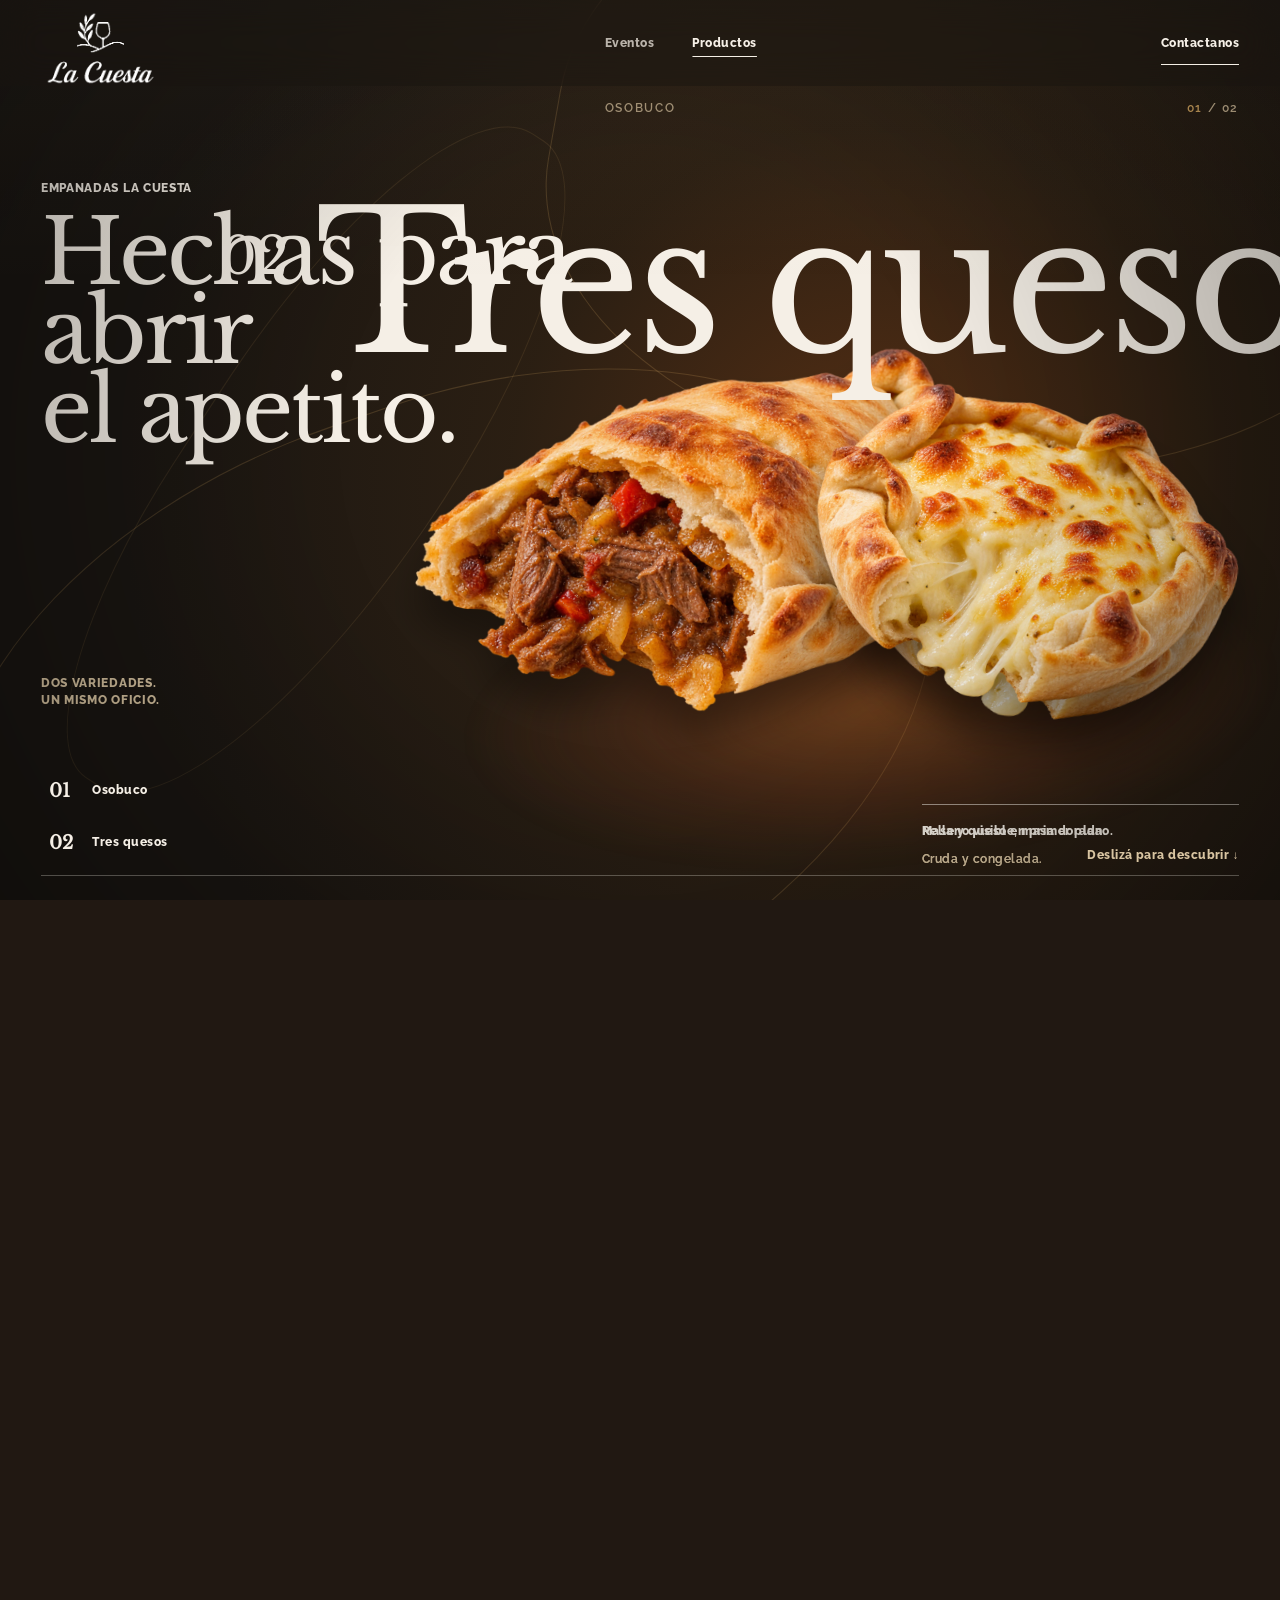
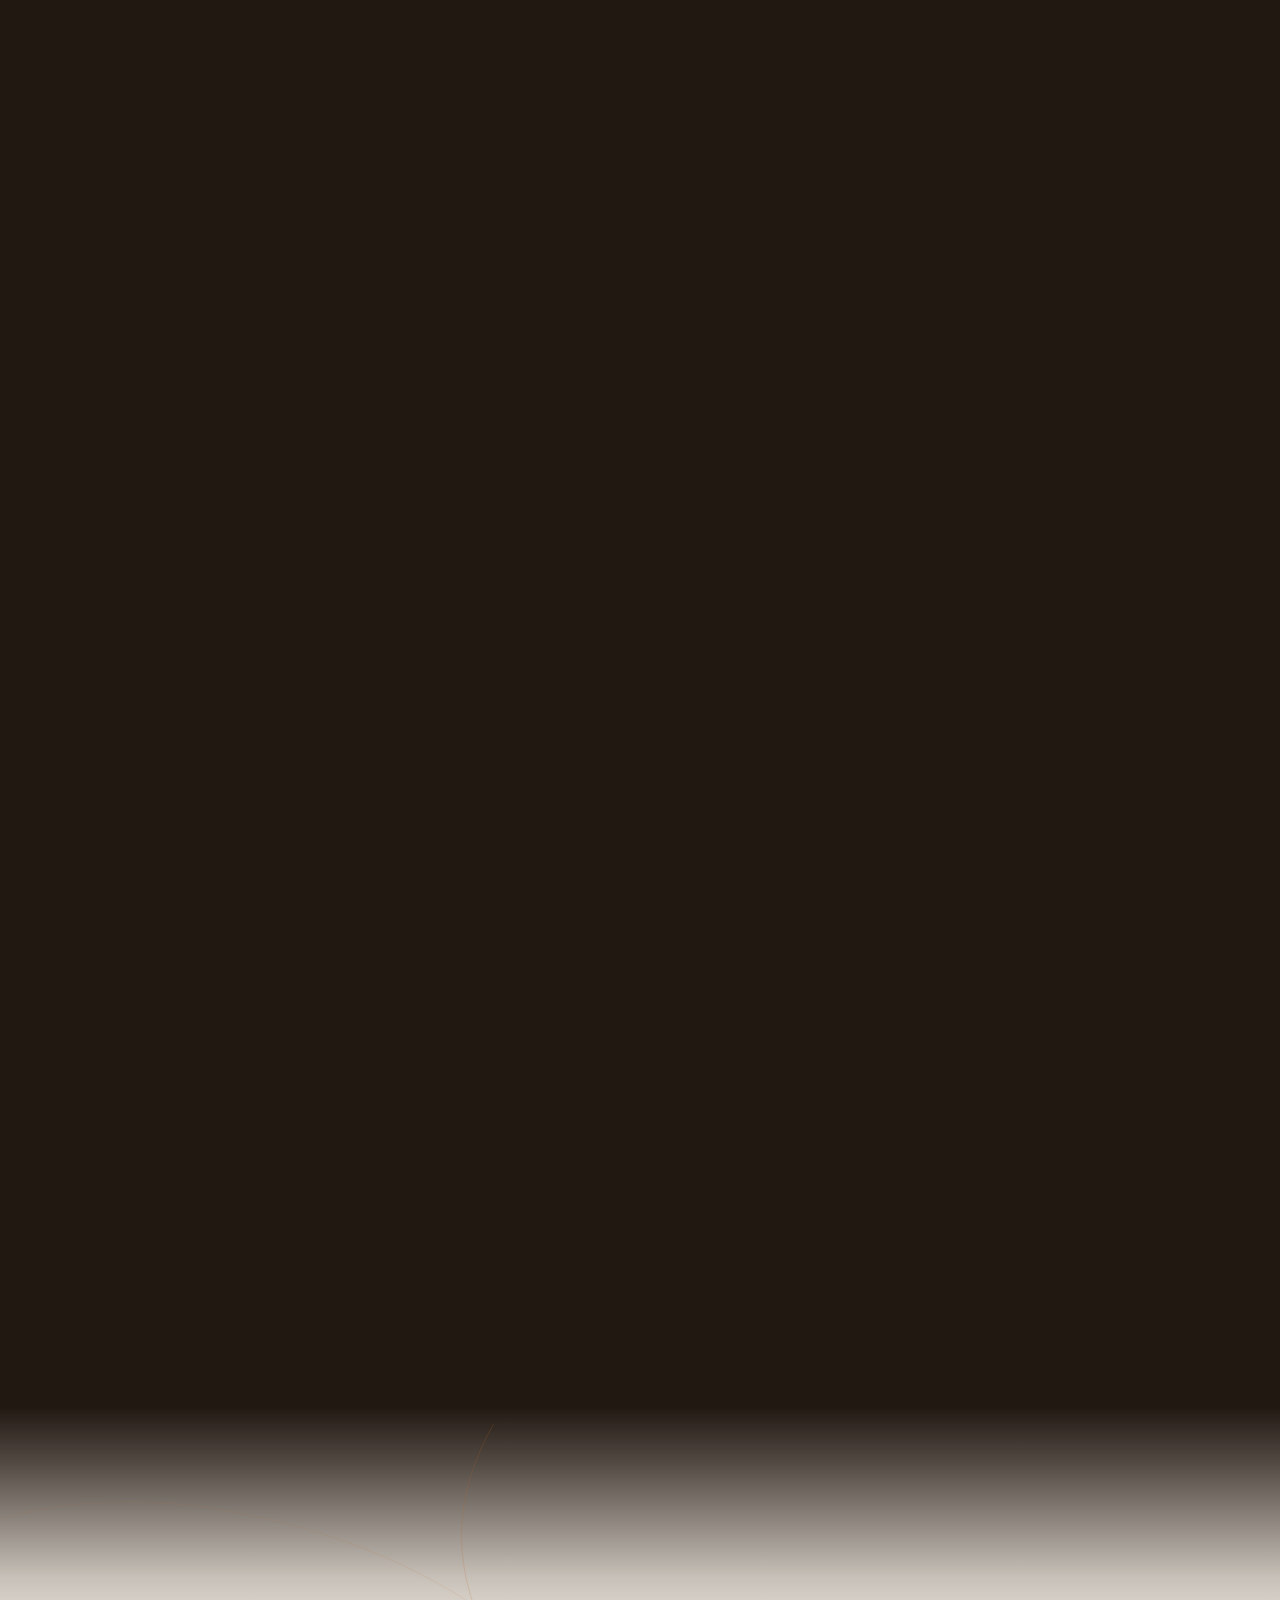
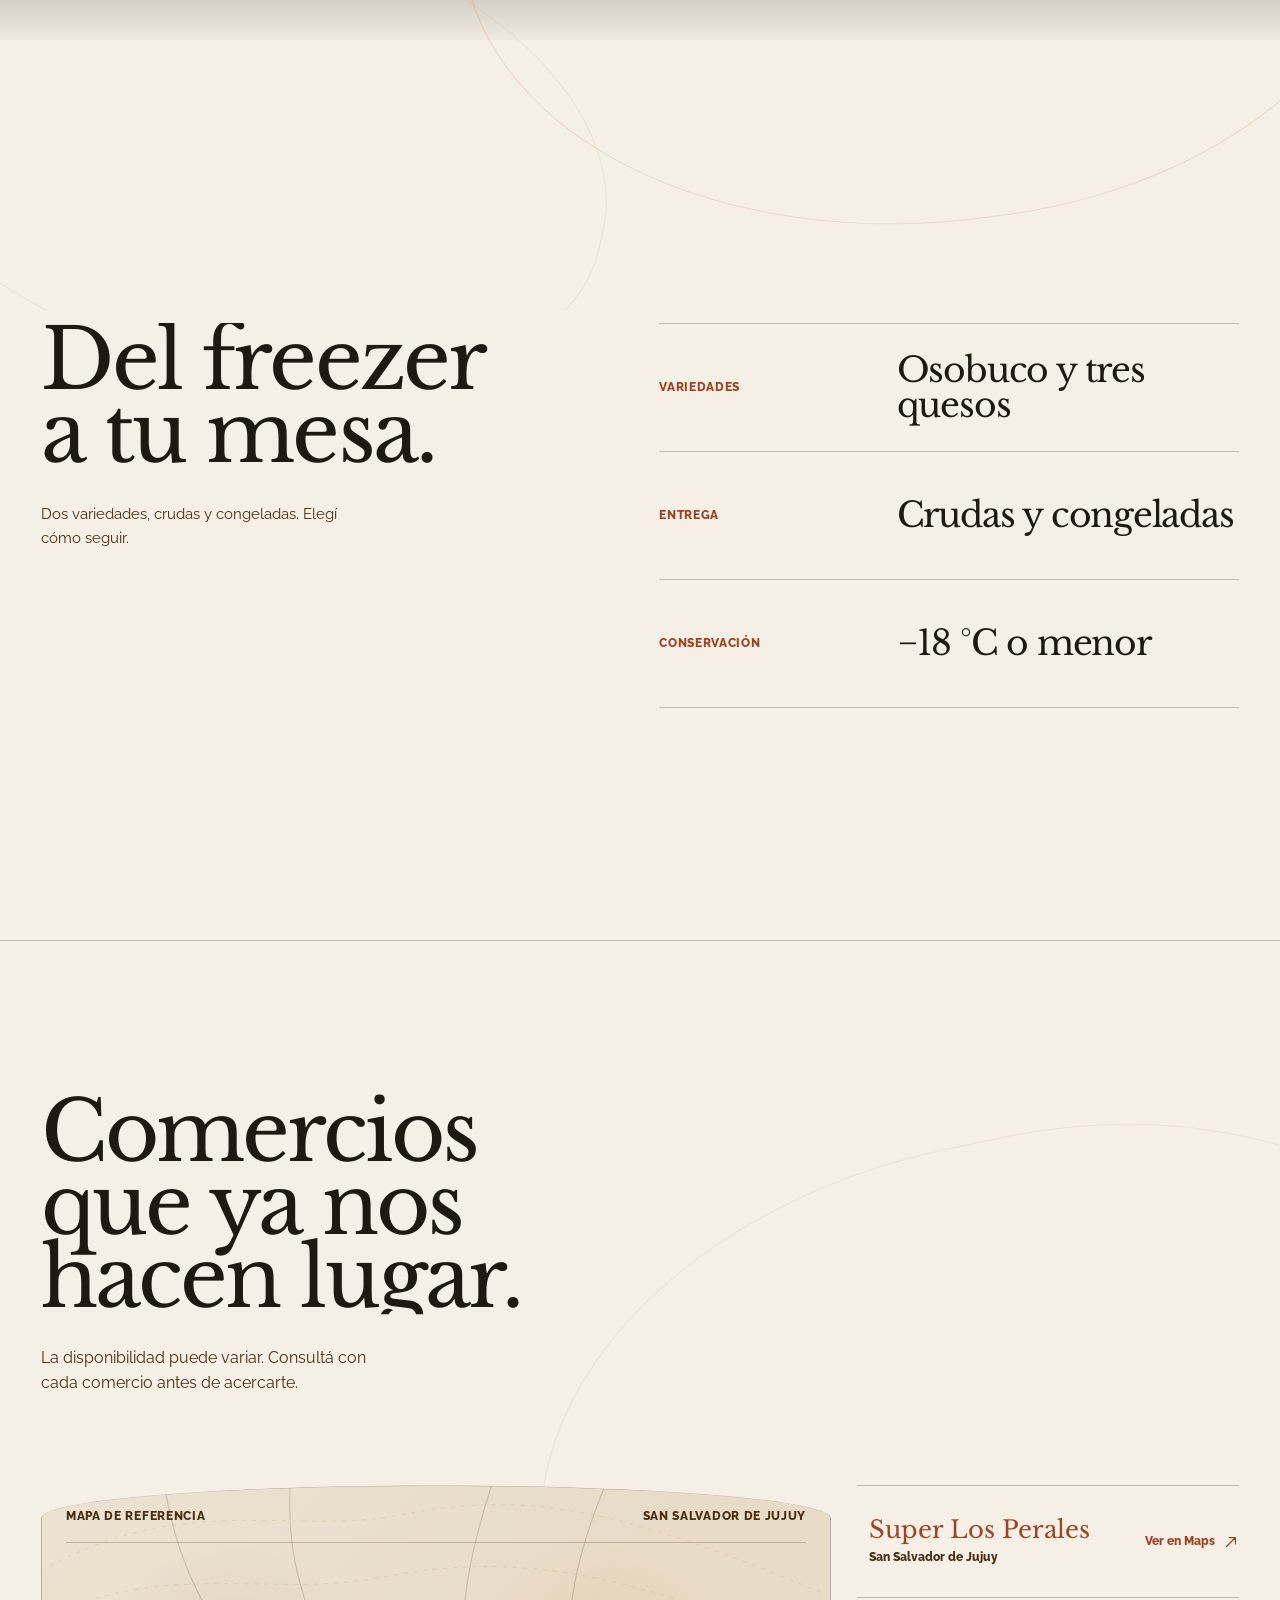
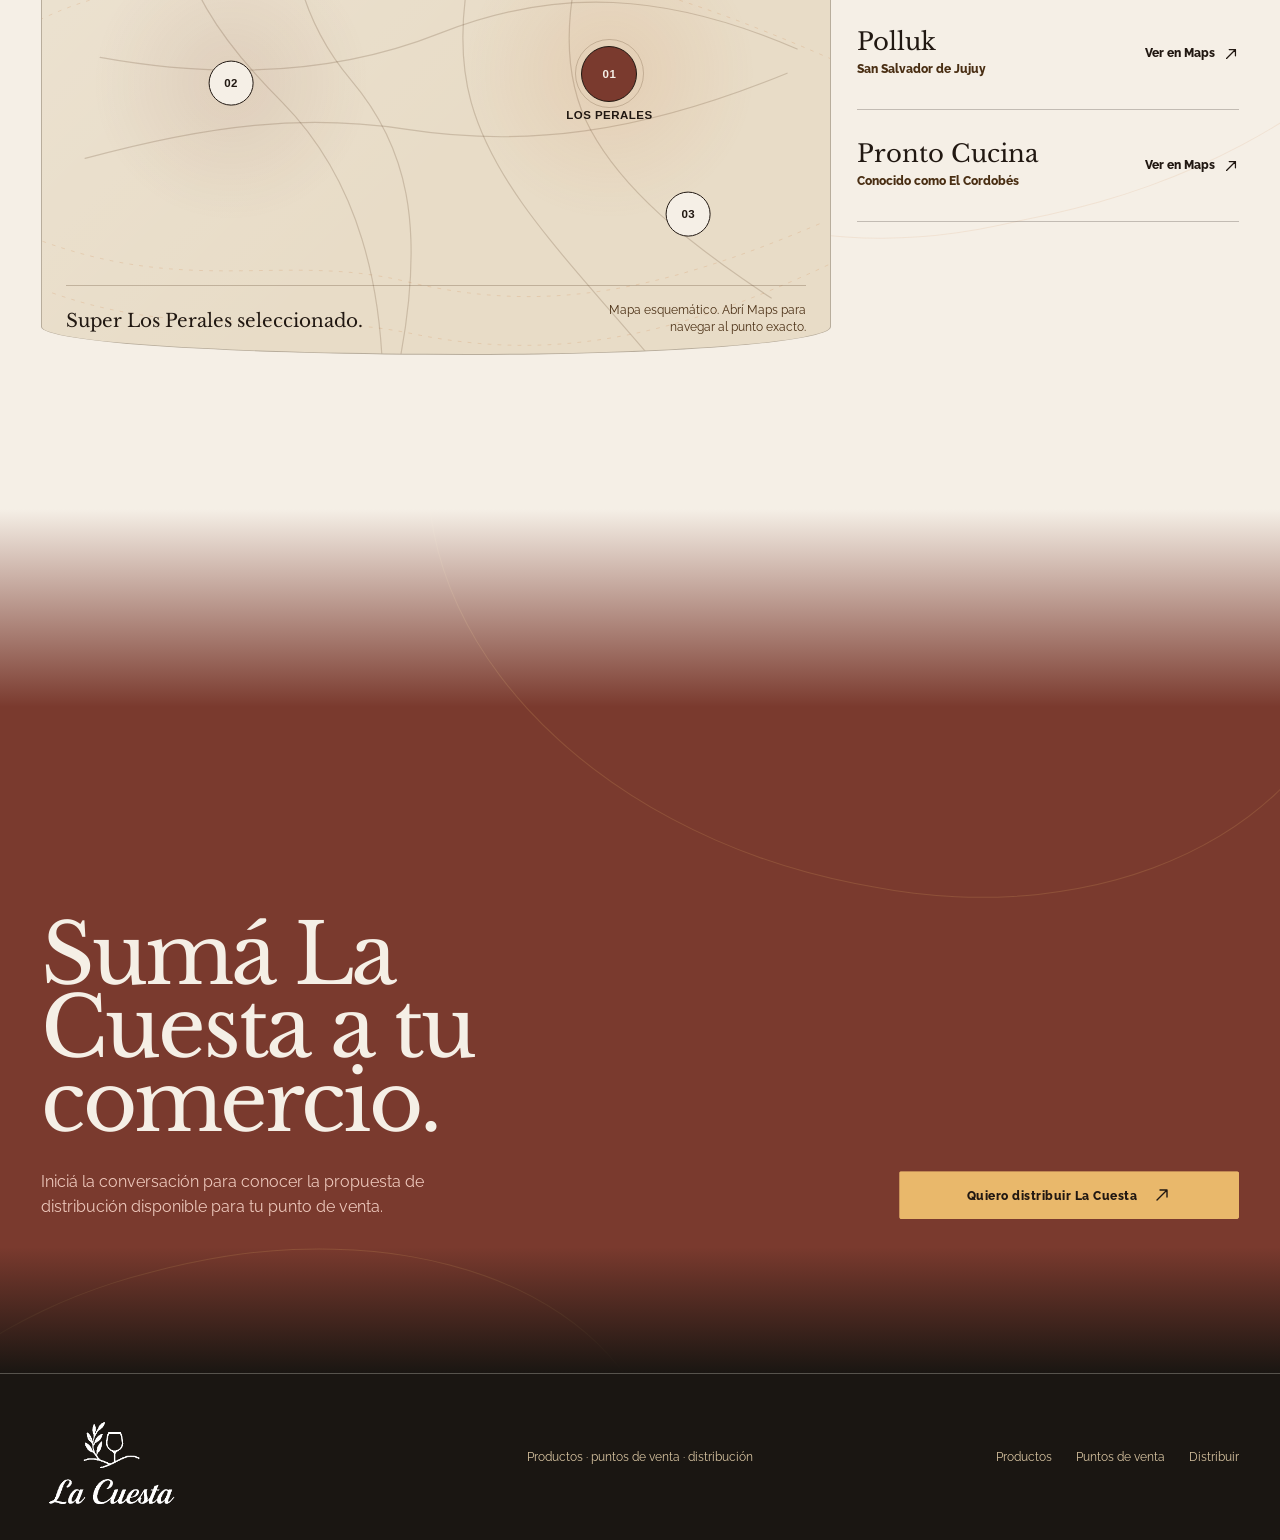
==== commit 5df3ee00: "Sincronizar el sitio con 59e0bb9 del repo de trabajo" ====
--- a/productos.html
+++ b/productos.html
@@ -7,16 +7,19 @@
     <meta name="theme-color" content="#f5efe6" />
     <meta property="og:title" content="Productos La Cuesta — empanadas de osobuco y tres quesos" />
     <meta property="og:description" content="Una especialidad cruda y congelada para encontrar o sumar a tu comercio." />
-    <meta property="og:image" content="assets/products/variants/osobuco-open.webp?v=8" />
+    <meta property="og:type" content="website" />
+    <meta property="og:url" content="https://fzamo.github.io/la-cuesta/productos.html" />
+    <meta property="og:image" content="https://fzamo.github.io/la-cuesta/assets/products/variants/osobuco-open.webp?v=8" />
     <title>Productos La Cuesta — empanadas de osobuco y tres quesos</title>
+    <link rel="canonical" href="https://fzamo.github.io/la-cuesta/productos.html" />
     <link rel="icon" href="assets/favicon-32.png" type="image/png" sizes="32x32" />
     <link rel="apple-touch-icon" href="assets/apple-touch-icon.png" sizes="180x180" />
     <link rel="preload" href="assets/fonts/libre-baskerville-400-latin.woff2" as="font" type="font/woff2" crossorigin />
     <link rel="preload" href="assets/fonts/raleway-wght-latin.woff2" as="font" type="font/woff2" crossorigin />
     <link rel="preload" href="assets/products/variants/osobuco-open.webp?v=8" as="image" type="image/webp" />
     <link rel="preload" href="assets/products/variants/tres-quesos-open.webp?v=8" as="image" type="image/webp" />
-    <link rel="stylesheet" href="styles.css?v=83" />
-    <script src="app.js?v=67" defer></script>
+    <link rel="stylesheet" href="styles.css?v=87" />
+    <script src="app.js?v=69" defer></script>
   </head>
   <body class="page-products">
     <a class="skip-link" href="#contenido">Saltar al contenido</a>
--- a/styles.css
+++ b/styles.css
@@ -283,7 +283,9 @@
 /* Progreso (P0-4 / P1-4). Un folio y una timeline para los tres mundos: el film de Eventos,
    el riel de casos y el mundo de Productos. Antes eran cuatro copias de dos componentes con
    anclaje, color y opacidad expresados distinto en cada superficie. */
-.folio { position: absolute; z-index: var(--z-chrome); top: calc(var(--header-h) + 16px); right: var(--page-x); left: var(--page-x); display: flex; justify-content: space-between; color: var(--folio-label); font-size: var(--t-micro); font-weight: 600; letter-spacing: var(--ls-folio); text-transform: uppercase; opacity: var(--folio-opacity); transition: color var(--d-scene) var(--ease-out), opacity var(--d-scene) var(--ease-out); }
+.folio { position: absolute; z-index: var(--z-chrome); top: calc(var(--header-h) + 16px); right: var(--page-x); left: var(--page-x); display: flex; justify-content: space-between; color: var(--folio-label); font-size: var(--t-micro); font-weight: 600; letter-spacing: var(--ls-folio); text-transform: uppercase; opacity: var(--folio-opacity); transition: color var(--d-scene) var(--ease-out), opacity var(--d-fast) var(--ease-out); }
+/* Cede cuando la copia le pasa por debajo: dos tipografias en la misma banda es ruido. */
+.folio.is-shy { opacity: 0; }
 .folio > span:first-child { position: absolute; left: 50%; transform: translateX(-50%); }
 .folio__count { margin-left: auto; }
 .folio__count b { color: var(--folio-mark); font-weight: inherit; transition: color var(--d-scene) var(--ease-out); }
@@ -293,7 +295,9 @@
 .timeline--rail { top: calc(100svh - 24px); bottom: auto; }
 
 .film-track { position: relative; z-index: var(--z-raise); margin-top: -100svh; }
-.film-coda { height: 100svh; }
+/* Rampa de salida del film, no una pantalla en blanco: con 100svh el viewport se
+   quedaba 650px de scroll sin nada que leer. */
+.film-coda { height: 38svh; }
 .film-scene { position: relative; min-height: 100svh; padding: var(--header-h) var(--page-x) 52px; scroll-snap-align: center; }
 .film-scene__copy { position: absolute; z-index: var(--z-content); max-width: min(760px, 60vw); }
 .film-scene h1, .film-scene h2 { margin: 0; font-family: var(--display); font-weight: 400; letter-spacing: var(--ls-display); line-height: var(--lh-hero); text-wrap: balance; }
@@ -362,6 +366,16 @@
 .js-ready .film-scene.is-active .scene-caption,
 .js-ready .film-scene.is-active .location-note,
 .js-ready .film-scene.is-active .service-score { transition-delay: calc(var(--i, 0) * var(--stagger)); }
+/* Vuelco a papel: la copia del film se retira con el cambio de mundo en vez de esperar a
+   salir por arriba. Sin esto la rampa de salida necesita una pantalla entera vacia para
+   que el vuelco no caiga sobre texto claro. */
+.js-ready .page-events[data-scene="4"] .film-scene.is-active .film-heading__line,
+.js-ready .page-events[data-scene="4"] .film-scene.is-active .film-scene__copy > p,
+.js-ready .page-events[data-scene="4"] .film-scene.is-active .film-scene__copy > .scene-actions,
+.js-ready .page-events[data-scene="4"] .film-scene.is-active .film-scene__copy > .action,
+.js-ready .page-events[data-scene="4"] .film-scene.is-active .scene-caption,
+.js-ready .page-events[data-scene="4"] .film-scene.is-active .location-note,
+.js-ready .page-events[data-scene="4"] .film-scene.is-active .service-score { opacity: 0; transform: translate3d(0, -20px, 0); transition-delay: 0s; }
 .js-ready .film-heading__line:nth-child(2) { --i: 1; }
 .js-ready .film-heading__line:nth-child(3) { --i: 2; }
 .js-ready .film-heading__line:nth-child(4) { --i: 3; }
@@ -754,6 +768,9 @@
 /* Events 2026: culinary narrative, real proof and interruption-safe media. */
 .page-events .site-header::after { display: none; }
 .page-events .site-header.is-scrolled:not(.is-solid) { background: color-mix(in srgb, var(--ink-deep) 72%, transparent); -webkit-backdrop-filter: var(--glass); backdrop-filter: var(--glass); }
+/* En la coda el mundo pasa a papel y el header vuelve a tinta (l. 237-239): la barra
+   oscura del scroll lo dejaria tinta sobre tinta --1.03:1 medido--. */
+.page-events[data-scene="4"] .site-header.is-scrolled:not(.is-solid) { background: color-mix(in srgb, var(--paper) 82%, transparent); }
 .page-events .film-stills { z-index: var(--z-base); opacity: 1; }
 .page-events .film-video { z-index: var(--z-raise); opacity: 0; transition: opacity var(--d-scene) var(--ease-out), filter var(--d-scene) var(--ease-out), transform var(--d-scene) var(--ease-out); }
 .page-events .film-video.is-current { opacity: 1; }
@@ -850,7 +867,8 @@
   .page-events .film-scene h1,
   .page-events .film-scene h2,
   .page-events .film-scene--night h2 { max-width: 10ch; }
-  .page-events .film-scene--rhythm .service-score { top: 103svh; right: var(--page-x); bottom: auto; left: var(--page-x); display: block; width: auto; }
+  /* Anclada abajo como el resto de lo secundario en movil: un top en svh no sabe cuanto mide la copia. */
+  .page-events .film-scene--rhythm .service-score { right: var(--page-x); left: var(--page-x); display: block; width: auto; }
   .page-events .service-score li { grid-template-columns: .7fr 1fr; padding: var(--s-3) 0; }
   .page-events .film-scene--table .scene-caption { --caption-b: 34px; }
   .page-events .film-scene--night .location-note { --caption-b: 30px; }
@@ -883,7 +901,6 @@
   .page-events .film-scene--rhythm { min-height: 154svh; }
   .page-events .film-scene--rhythm .film-scene__copy,
   .page-events .film-scene--table .film-scene__copy { top: 66svh; }
-  .page-events .film-scene--rhythm .service-score { top: 104svh; }
   .page-events .film-scene__copy > p { max-width: 33ch; }
   .page-events .film-heading__line--deep-indent { left: 0; margin-left: var(--s-2); }
   .page-events .film-scene--night .film-scene__copy { bottom: 132px; }
@@ -921,6 +938,7 @@
   .page-events .site-header:not(.is-solid),
   .page-events .site-header.is-scrolled:not(.is-solid),
   .site-header--paper { background: var(--ink-deep); color: var(--paper); }
+  .page-events[data-scene="4"] .site-header:not(.is-solid) { background: var(--paper); color: var(--ink); }
   .page-products .site-header.is-scrolled,
   .page-products[data-product-variant="tres-quesos"] .site-header { background: var(--paper); color: var(--ink); }
   .page-products .site-header.is-scrolled .brand img,
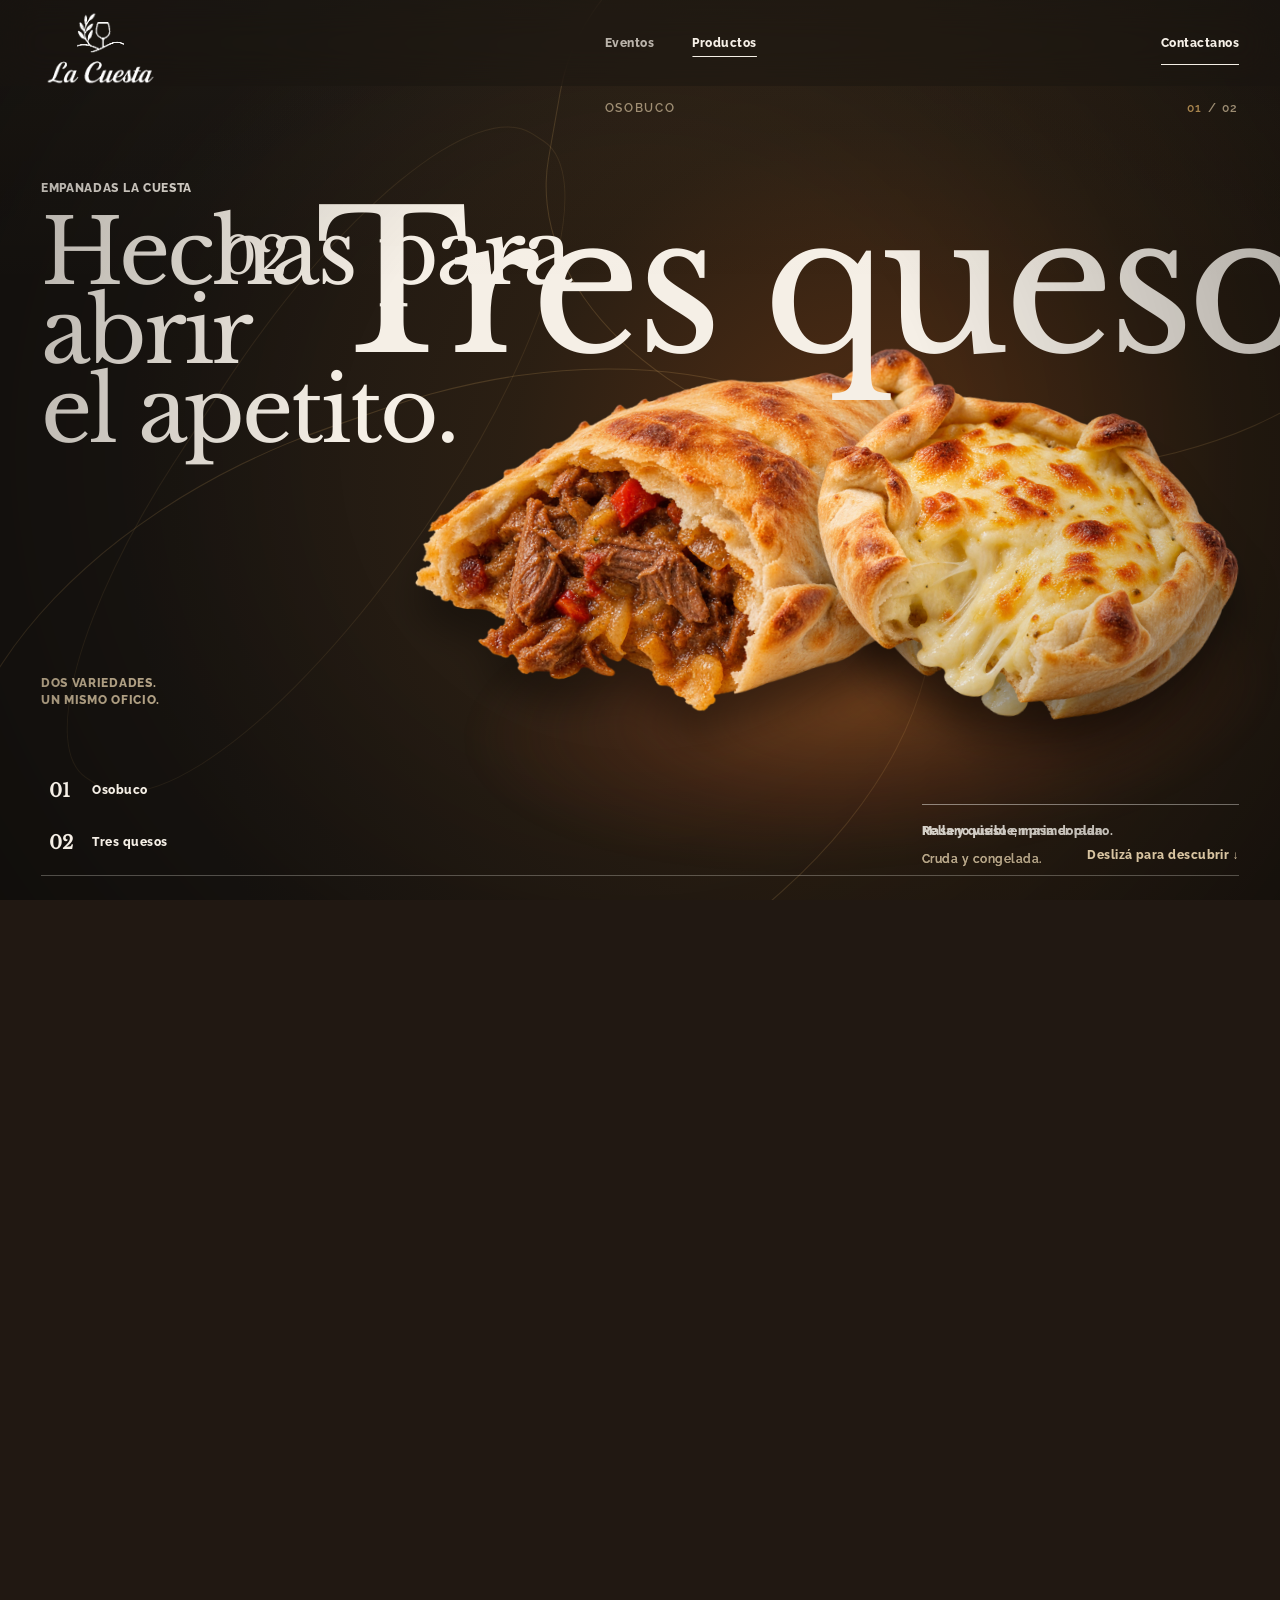
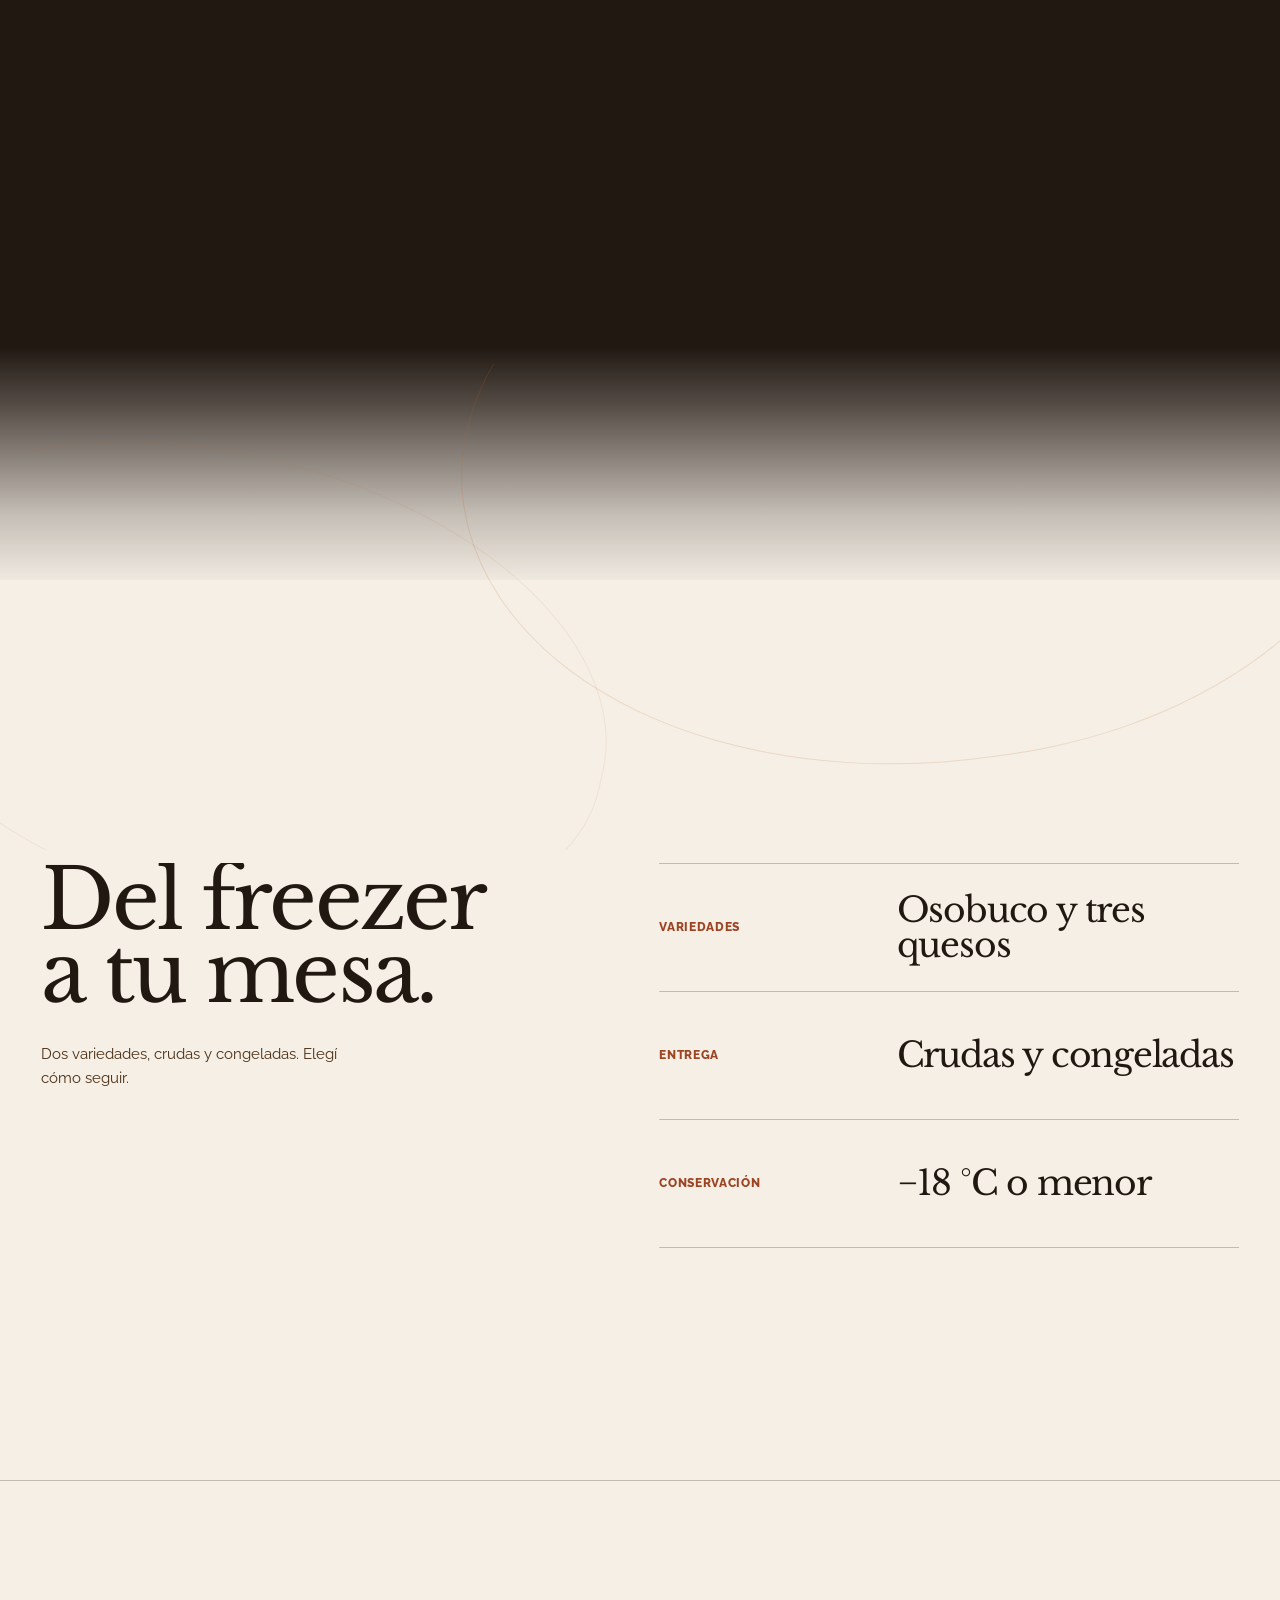
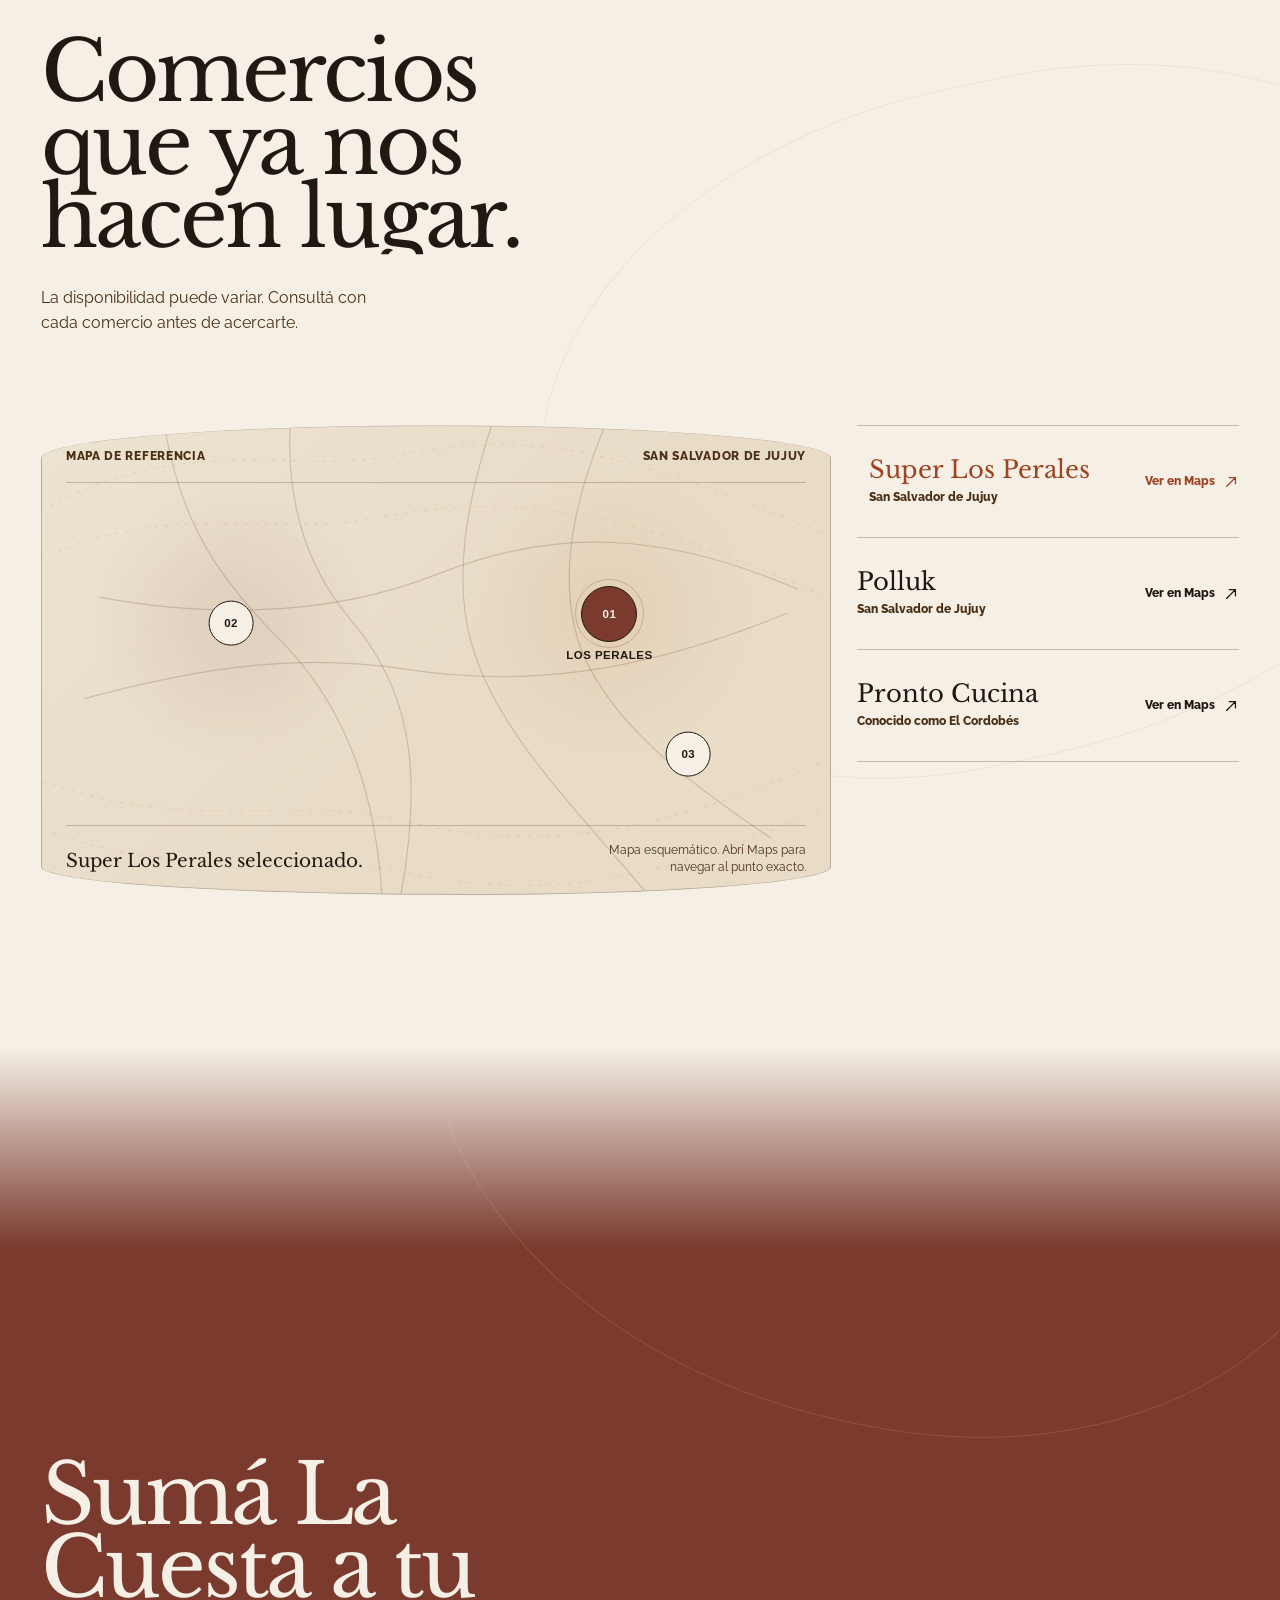
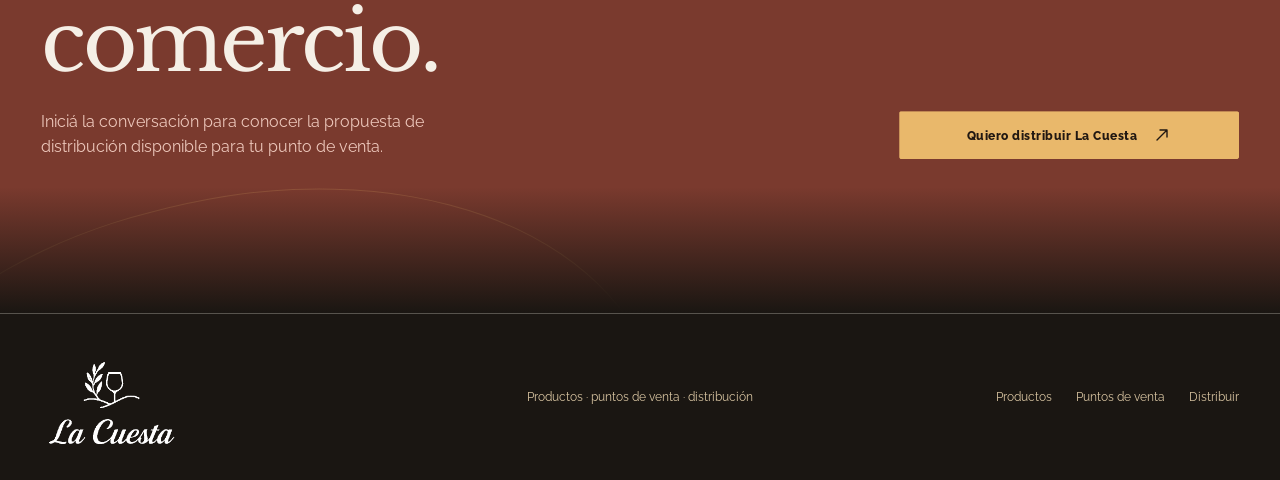
==== commit 772ce1cd: "Sincronizar el sitio con 1a41746 del repo de trabajo" ====
--- a/productos.html
+++ b/productos.html
@@ -12,13 +12,14 @@
     <meta property="og:image" content="https://fzamo.github.io/la-cuesta/assets/products/variants/osobuco-open.webp?v=8" />
     <title>Productos La Cuesta — empanadas de osobuco y tres quesos</title>
     <link rel="canonical" href="https://fzamo.github.io/la-cuesta/productos.html" />
+    <!-- WhatsApp: un destino por intencion sobre el mismo numero (543883456365). Si cambia el numero, cambian todas las ocurrencias de wa.me de este archivo. -->
     <link rel="icon" href="assets/favicon-32.png" type="image/png" sizes="32x32" />
     <link rel="apple-touch-icon" href="assets/apple-touch-icon.png" sizes="180x180" />
     <link rel="preload" href="assets/fonts/libre-baskerville-400-latin.woff2" as="font" type="font/woff2" crossorigin />
     <link rel="preload" href="assets/fonts/raleway-wght-latin.woff2" as="font" type="font/woff2" crossorigin />
     <link rel="preload" href="assets/products/variants/osobuco-open.webp?v=8" as="image" type="image/webp" />
     <link rel="preload" href="assets/products/variants/tres-quesos-open.webp?v=8" as="image" type="image/webp" />
-    <link rel="stylesheet" href="styles.css?v=87" />
+    <link rel="stylesheet" href="styles.css?v=97" />
     <script src="app.js?v=69" defer></script>
   </head>
   <body class="page-products">
@@ -27,7 +28,7 @@
       <a class="brand" href="productos.html" aria-label="Productos La Cuesta, inicio"><img src="assets/la-cuesta-logo-white.png" width="460" height="150" alt="La Cuesta" /></a>
       <button class="menu-toggle" type="button" aria-expanded="false" aria-controls="site-nav" data-menu-toggle><span>Menú</span><span class="menu-toggle__mark" aria-hidden="true"><i></i><i></i></span></button>
       <nav class="site-nav" id="site-nav" aria-label="Navegación principal" data-nav><a href="index.html">Eventos</a><a href="productos.html" aria-current="page">Productos</a></nav>
-      <a class="header-action" href="https://wa.link/bw86pe" target="_blank" rel="noopener noreferrer">Contactanos</a>
+      <a class="header-action" href="https://wa.me/543883456365?text=Hola%21%20Quiero%20consultar%20por%20las%20empanadas%20La%20Cuesta." target="_blank" rel="noopener noreferrer">Contactanos</a>
     </header>
 
     <main id="contenido" class="products-main">
@@ -115,7 +116,7 @@
       <section class="distribution product-epilogue" id="distribuir" aria-labelledby="distribution-title" data-reveal data-climate="night">
         <i class="climate-seam climate-seam--head" aria-hidden="true"></i><i class="climate-seam climate-seam--tail" aria-hidden="true"></i>
         <div class="distribution__copy" data-reveal-item><h2 id="distribution-title">Sumá La Cuesta a tu comercio.</h2><p>Iniciá la conversación para conocer la propuesta de distribución disponible para tu punto de venta.</p></div>
-        <a class="action action--gold" href="https://wa.link/bw86pe" target="_blank" rel="noopener noreferrer" data-reveal-item>Quiero distribuir La Cuesta <svg viewBox="0 0 18 18" aria-hidden="true"><path d="M4 14 14 4M7 4h7v7" /></svg></a>
+        <a class="action action--gold" href="https://wa.me/543883456365?text=Hola%21%20Tengo%20un%20comercio%20y%20quiero%20distribuir%20La%20Cuesta." target="_blank" rel="noopener noreferrer" data-reveal-item>Quiero distribuir La Cuesta <svg viewBox="0 0 18 18" aria-hidden="true"><path d="M4 14 14 4M7 4h7v7" /></svg></a>
       </section>
 
     </main>
--- a/styles.css
+++ b/styles.css
@@ -70,15 +70,33 @@
   --stagger: 60ms;    /* toda cascada es calc(var(--i) * var(--stagger)); sin delays literales */
   /* Timeline narrativa de Productos (P1-5). Definida UNA vez, aca; app.js la lee de :root.
      Antes vivia en app.js repartida entre el umbral y los destinos de click. Un breakpoint
-     puede recalibrarla como recalibra la escala: recalibrar el token, no reescribir el JS. */
-  --th-switch: .58;    /* osobuco cede a tres quesos */
-  --th-ramp: .3;       /* ancho de la rampa de estado a partir del switch */
-  --th-seam-in: .48;   /* arranca el seam */
-  --th-seam-band: .1;  /* ancho de entrada y de salida del seam */
-  --th-seam-from: .515;/* ventana en la que el seam esta visible */
-  --th-seam-to: .68;
-  --th-goto-1: .29;    /* destino de click del selector 01 */
-  --th-goto-2: .78;    /* destino de click del selector 02 */
+     puede recalibrarla como recalibra la escala: recalibrar el token, no reescribir el JS.
+     En .58 no cambiaba solo el fondo: se voltea de golpe el set de clima entero, la vinieta
+     de __stage::after y el osobuco pasa a visibility hidden. Nada de eso tiene transicion —
+     va enmascarado por la costura, y la costura barria en .1 de progreso. Medido como cambio
+     de imagen por pixel scrolleado, el cambio de seccion metia 7.8x la tasa normal en 200px
+     (1920), 6.3x en 120px (1440), 7.6x en 120px (390). El pico caia en p=.53, que es el punto
+     mas empinado del smoothstep de entrada: el modelo cierra.
+     Recalibrado con el rango mas largo (260svh -> 320svh) de modo que CADA FASE conserva su
+     scroll absoluto y el reparto extra va entero a la costura: la banda pasa de 26svh a 54svh
+     por lado. Los numeros de abajo son svh/rango, no gusto.
+     Verificable: python .claude/tools/verificar-composicion.py */
+  --th-switch: .56;    /* osobuco cede a tres quesos: (124.8 + 54.4) / 320 */
+  --th-ramp: .24;      /* ancho de la rampa de estado a partir del switch: 78 / 320 */
+  --th-seam-in: .39;   /* arranca el seam: 124.8 / 320, la meseta de osobuco no se toca */
+  --th-seam-band: .17; /* ancho de entrada y de salida del seam: 54.4 / 320 */
+  --th-seam-from: .45; /* ventana en la que el seam esta visible: misma fraccion de banda */
+  --th-seam-to: .73;   /* cierra donde el seam termina de salir: .56 + .17 */
+  --th-goto-1: .24;    /* destino de click del selector 01: 75.4 / 320, antes del seam */
+  --th-goto-2: .82;    /* destino de click del selector 02: despues de .73, con estado ya asentado */
+  /* Tela de la composicion del hero de Productos. Los cuatro topes en px de la escena son la
+     misma tela por su fraccion: .57*1510=861, .51*1510=770, .39*1510=589, .62*1510=936. El
+     autor capo los TAMANOS a esa tela y dejo las POSICIONES en porcentaje de viewport, asi
+     que arriba de 1510 los objetos se quedaban quietos y el punto donde se apoyan seguia
+     viajando: a 1920 el osobuco ya no tocaba ni al queso ni a su base de luz. La tela se
+     ancla a la derecha, que es de donde ya colgaban el queso y la base; el aire sobrante
+     cae del lado del copy, que vive en el gutter. Verificable: python .claude/tools/verificar-composicion.py */
+  --product-canvas: min(100vw, 1510px);
   /* Escala de apilado (P1-9). Un valor por ROL, no por capricho local: los once literales
      de z-index del archivo se nombran aca y ningun componente vuelve a elegir un numero.
      Un z-index literal fuera de :root es un error, igual que un ms o un font-size.
@@ -102,6 +120,10 @@
   --t-monument: clamp(6.4rem, 15vw, 14rem); /* excepcion declarada: nombre de variedad, pieza de arte */
   --t-hero: clamp(3rem, min(7vw, 12.2svh), 7.5rem); /* H1 y titular de escena: el termino svh evita que el titular se meta bajo el header en viewports bajos */
   --t-display: clamp(3rem, 6.5vw, 6rem);   /* H2 de seccion, ambas paginas */
+  --t-stage: clamp(3rem, min(6.5vw, 11svh), 6rem); /* H2 dentro del film-stage: mismo escalon que
+     --t-display, mas el termino svh que --t-hero ya declara. El stage es sticky, mide 100svh y
+     recorta con overflow:hidden, asi que su titular tiene que encoger con el alto del viewport
+     o sale por arriba (H19). 11svh < 12.2svh mantiene el h2 por debajo del h1 a toda altura. */
   --t-title: clamp(2.6rem, 5vw, 5rem);     /* H3 de caso y de bloque */
   --t-subtitle: clamp(1.75rem, 4vw, 3.75rem);
   --t-lead: clamp(1.65rem, 2.7vw, 2.75rem);
@@ -254,7 +276,13 @@
 .film-backdrop { object-fit: cover; opacity: 0; filter: saturate(.78) contrast(1.03) brightness(.54) blur(10px); transform: scale(1.065); transition: opacity var(--d-scene) var(--ease-out), filter var(--d-scene) var(--ease-out), transform var(--d-scene) var(--ease-out); }
 .film-backdrop.is-active { opacity: .88; transform: scale(1.035); }
 
-.film-wash { position: absolute; inset: 0; background: linear-gradient(90deg, color-mix(in srgb, var(--ink-deep) 92%, transparent) 0%, color-mix(in srgb, var(--ink-deep) 58%, transparent) 43%, color-mix(in srgb, var(--ink-deep) 14%, transparent) 100%); transition: background var(--d-scene) var(--ease-out); }
+/* z-index: el lavado es hermano de .film-aperture y va ANTES en el marcado; la apertura abre
+   contexto de apilado con contain:paint, asi que a z auto el video la tapaba entera y el
+   lavado no llegaba a la superficie que tenia que lavar: un negro 100% aca no cambiaba ni
+   un punto la luminancia bajo el titular (H17). Con --z-raise empata con .film-track y el
+   marcado decide: lavado sobre el video, copy sobre el lavado. Los gradientes no se tocan.
+   Verificable: python .claude/tools/verificar-lavado.py */
+.film-wash { position: absolute; z-index: var(--z-raise); inset: 0; background: linear-gradient(90deg, color-mix(in srgb, var(--ink-deep) 92%, transparent) 0%, color-mix(in srgb, var(--ink-deep) 58%, transparent) 43%, color-mix(in srgb, var(--ink-deep) 14%, transparent) 100%); transition: background var(--d-scene) var(--ease-out); }
 body[data-scene="1"] .film-stage { background: var(--s1-stage); }
 body[data-scene="1"] .film-wash { background: linear-gradient(110deg, color-mix(in srgb, var(--s1-wash-deep) 92%, transparent) 0%, color-mix(in srgb, var(--s1-wash-mid) 44%, transparent) 48%, color-mix(in srgb, var(--ink-deep) 20%, transparent) 100%); }
 body[data-scene="2"] .film-stage { background: var(--s2-stage); }
@@ -299,23 +327,39 @@
    quedaba 650px de scroll sin nada que leer. */
 .film-coda { height: 38svh; }
 .film-scene { position: relative; min-height: 100svh; padding: var(--header-h) var(--page-x) 52px; scroll-snap-align: center; }
-.film-scene__copy { position: absolute; z-index: var(--z-content); max-width: min(760px, 60vw); }
+/* El tope base estaba en 760px y caponeaba las cuatro escenas por encima de su width propio:
+   sube a lo que necesita la linea autorada mas larga del sitio ("Nosotros sostenemos"). */
+.film-scene__copy { position: absolute; z-index: var(--z-content); max-width: min(1010px, 70vw); }
 .film-scene h1, .film-scene h2 { margin: 0; font-family: var(--display); font-weight: 400; letter-spacing: var(--ls-display); line-height: var(--lh-hero); text-wrap: balance; }
-.film-scene h1, .film-scene h2 { font-size: var(--t-hero); }
+.film-scene h1 { font-size: var(--t-hero); }
+/* El h1 y los h2 del film median los dos --t-hero: el titular de la pagina y los de escena eran
+   indistinguibles, y entre 18px y 120px no habia ningun escalon (H18). --t-display es el token
+   declarado para "H2 de seccion, ambas paginas"; --t-stage es ese mismo escalon con el
+   guardado de alto que el stage necesita (H19). */
+.film-scene h2 { font-size: var(--t-stage); line-height: var(--lh-display); }
 .film-heading__line { display: block; }
 .film-heading__line--accent { margin-left: var(--indent-line); color: var(--accent); font-style: italic; }
 .film-heading__line--deep-indent { margin-left: var(--indent-line-deep); }
-.film-scene__copy > p { max-width: 42ch; margin: var(--s-5) 0 0; color: var(--on-surface-muted); font-size: var(--t-body); line-height: 1.62; }
-.film-scene--opening .film-scene__copy { bottom: clamp(84px, 11vh, 112px); left: var(--page-x); width: min(650px, 45vw); }
+/* La frase de escena sube de --t-body a --t-quote: es el escalon intermedio de H18, y el
+   contenido para ocuparlo ya estaba en las cuatro escenas. Se reusa --t-quote en vez de sumar
+   un token nuevo con el mismo valor, que es la deduplicacion que hizo P1-1. */
+.film-scene__copy > p { max-width: 54ch; margin: var(--s-5) 0 0; color: var(--on-surface-muted); font-size: var(--t-quote); line-height: 1.62; }
+/* Los anchos de escena salen de la linea autorada mas larga de cada titular, medida en el tipo
+   real: si la caja es mas angosta que la linea, el <span class="film-heading__line"> se re-quiebra
+   y el titular termina a una palabra por linea (legibilidad-jerarquia-2026-09-04.md H15). */
+.film-scene--opening .film-scene__copy { bottom: clamp(84px, 11vh, 112px); left: var(--page-x); width: min(850px, 50vw); }
 .film-scene--opening h1 { max-width: 10.5ch; }
-.film-scene--rhythm .film-scene__copy { top: 18vh; left: var(--page-x); width: min(590px, 43vw); }
-.film-scene--rhythm h2 { max-width: 9ch; }
-.film-scene--table .film-scene__copy { top: 24vh; right: var(--page-x); width: min(610px, 44vw); text-align: right; }
+.film-scene--rhythm .film-scene__copy { top: 18vh; left: var(--page-x); width: min(800px, 54vw); }
+.film-scene--rhythm h2 { max-width: 12ch; }
+.film-scene--table .film-scene__copy { top: 24vh; right: var(--page-x); width: min(650px, 45vw); text-align: right; }
 .film-scene--table h2 { max-width: 9.5ch; margin-left: auto; }
 .film-scene--table .film-scene__copy > p { margin-left: auto; }
 .film-scene--table .film-heading__line--accent { margin-right: var(--indent-line); margin-left: 0; }
-.film-scene--night .film-scene__copy { bottom: clamp(84px, 11vh, 112px); left: 50%; width: min(820px, 72vw); transform: translateX(-50%); text-align: center; }
-.film-scene--night h2 { max-width: 10ch; }
+/* El piso son 104px y no 84px porque abajo esta la .location-note, que ocupa una banda de
+   91px medidos: 52px de --caption-b mas 39px de sus dos lineas, constante en todo el rango
+   desktop. Con 84px el copy entraba 7px en esa banda a todo alto <=763 (H20). */
+.film-scene--night .film-scene__copy { bottom: clamp(104px, 11vh, 112px); left: 50%; width: min(1010px, 72vw); transform: translateX(-50%); text-align: center; }
+.film-scene--night h2 { max-width: 14.5ch; }
 .film-scene--night .film-scene__copy > p { margin-right: auto; margin-left: auto; }
 .film-scene--night .film-heading__line--accent { margin-right: auto; margin-left: auto; }
 .film-scene--night .film-heading__line--deep-indent { position: relative; left: clamp(1.5rem, 4vw, 4rem); }
@@ -401,10 +445,13 @@
           --t-nav: var(--t-body);
           --glass: blur(12px) saturate(1.12);
           --section-y-loose: clamp(8rem, 24vw, 11rem); }
-  .site-header { grid-template-columns: 1fr auto; gap: var(--s-4); }
-  .brand { width: 104px; }
-  .header-action { display: none; }
-  .menu-toggle { position: relative; z-index: var(--z-content); display: inline-flex; min-width: 54px; min-height: 44px; align-items: center; justify-content: flex-end; gap: var(--s-3); font-size: var(--t-ui); font-weight: 800; letter-spacing: var(--ls-ui); text-transform: uppercase; }
+  .site-header { grid-template-columns: auto 1fr auto; gap: var(--s-4); }
+  .brand { grid-area: 1 / 1; width: 104px; }
+  /* La via de contacto viaja en el header fijo: ocultarla en movil dejaba 11,7 pantallas
+     sin ninguna forma de convertir (ux-conversion-2026-09-04.md H1). El z-index la sostiene
+     sobre el panel del menu abierto, que es justo donde se la busca. */
+  .header-action { grid-area: 1 / 2; justify-self: end; position: relative; z-index: var(--z-content); }
+  .menu-toggle { grid-area: 1 / 3; position: relative; z-index: var(--z-content); display: inline-flex; min-width: 54px; min-height: 44px; align-items: center; justify-content: flex-end; gap: var(--s-3); font-size: var(--t-ui); font-weight: 800; letter-spacing: var(--ls-ui); text-transform: uppercase; }
   .menu-toggle__mark { display: grid; gap: 4px; }
   .menu-toggle__mark i { display: block; width: 18px; height: 1px; background: currentColor; transition: transform var(--d-fast) var(--ease-in-out); }
   .menu-toggle[aria-expanded="true"] .menu-toggle__mark i:first-child { transform: translateY(2.5px) rotate(45deg); }
@@ -415,7 +462,11 @@
   body[data-scene="4"] .site-nav { background: var(--paper); color: var(--ink); }
 
   .film-scene { min-height: 100svh; padding-bottom: 44px; }
-  .film-scene__copy, .film-scene--opening .film-scene__copy, .film-scene--rhythm .film-scene__copy, .film-scene--table .film-scene__copy { top: auto; right: var(--page-x); bottom: 78px; left: var(--page-x); max-width: none; text-align: left; }
+  /* width: auto es la mitad que faltaba: sin el reset sobrevive el width de desktop (45vw en
+     --opening, 43vw en --rhythm, 44vw en --table) y el titular se compone en 161-169px de un
+     contenedor de 335px, asi que "Antes de" parte en dos. --night ya lo reseteaba abajo
+     (legibilidad-jerarquia-2026-09-04.md H15). La banda de tablet redeclara sus anchos despues. */
+  .film-scene__copy, .film-scene--opening .film-scene__copy, .film-scene--rhythm .film-scene__copy, .film-scene--table .film-scene__copy { top: auto; right: var(--page-x); bottom: 78px; left: var(--page-x); max-width: none; width: auto; text-align: left; }
   .film-scene--night .film-scene__copy { top: auto; right: var(--page-x); bottom: 76px; left: var(--page-x); width: auto; text-align: left; }
 
   .film-scene h1, .film-scene h2, .film-scene--night h2 { max-width: 11ch; margin: 0; }
@@ -444,9 +495,9 @@
   .film-scene--opening .film-scene__copy,
   .film-scene--rhythm .film-scene__copy,
   .film-scene--table .film-scene__copy { right: auto; bottom: auto; max-width: none; text-align: left; }
-  .film-scene--opening .film-scene__copy { bottom: 84px; left: var(--page-x); width: 46vw; }
-  .film-scene--rhythm .film-scene__copy { top: 18vh; left: var(--page-x); width: 42vw; }
-  .film-scene--table .film-scene__copy { top: 24vh; right: var(--page-x); left: auto; width: 43vw; text-align: right; }
+  .film-scene--opening .film-scene__copy { bottom: 84px; left: var(--page-x); width: 52vw; }
+  .film-scene--rhythm .film-scene__copy { top: 18vh; left: var(--page-x); width: 56vw; }
+  .film-scene--table .film-scene__copy { top: 24vh; right: var(--page-x); left: auto; width: 47vw; text-align: right; }
   .film-scene--table h2 { margin-left: auto; }
   .film-scene--table .film-scene__copy > p { margin-left: auto; }
   .film-scene--night .film-scene__copy { top: auto; right: auto; bottom: 82px; left: 50%; width: 76vw; transform: translateX(-50%); text-align: center; }
@@ -509,9 +560,16 @@
 .product-world { position: relative; color: var(--paper); background: var(--ink); }
 .product-world__stage { position: relative; min-height: 100svh; overflow: hidden; isolation: isolate; background: radial-gradient(circle at 68% 54%, var(--stage-ember) 0, color-mix(in srgb, var(--chocolate) 35%, var(--ink-deep)) 36%, var(--ink-deep) 75%); }
 .product-world[data-active="1"] .product-world__stage { color: var(--ink); background: var(--grad-gold); }
-.product-world[data-active="1"] .product-world__stage::after { background: radial-gradient(circle at center, transparent 44%, color-mix(in srgb, var(--chocolate) 15%, transparent) 100%), linear-gradient(180deg, color-mix(in srgb, var(--light) 16%, transparent), transparent 38%); }
 .product-world.is-seaming .product-world__index, .product-world.is-seaming .folio, .product-world.is-seaming .timeline, .product-world.is-seaming .product-world__scroll { opacity: 0; }
-.product-world__stage::after { position: absolute; z-index: var(--z-veil); inset: 0; pointer-events: none; background: radial-gradient(circle at center, transparent 38%, color-mix(in srgb, var(--black) 34%, transparent) 100%), linear-gradient(180deg, color-mix(in srgb, var(--gold-light) 4%, transparent), transparent 32%); content: ""; }
+/* La vinieta cruza, no salta. Vive en --z-veil, o sea ARRIBA de la costura (--z-seam), asi
+   que era lo unico del cambio de seccion que la costura no tapaba: al voltear data-active
+   repintaba el 53.8% de la pantalla de un frame al otro con el telon cerrado. Apagandola, ese
+   delta cae a 0.1% — es el 100% del salto residual, y ningun scroll extra puede suavizar un
+   cambio binario. Ahora son dos capas que se cruzan con --product-state, que lo scrubbea el
+   scroll: mismo dibujo, sin corte. Verificable: python .claude/tools/verificar-composicion.py */
+.product-world__stage::before, .product-world__stage::after { position: absolute; z-index: var(--z-veil); inset: 0; pointer-events: none; content: ""; }
+.product-world__stage::before { opacity: calc(1 - var(--product-state)); background: radial-gradient(circle at center, transparent 38%, color-mix(in srgb, var(--black) 34%, transparent) 100%), linear-gradient(180deg, color-mix(in srgb, var(--gold-light) 4%, transparent), transparent 32%); }
+.product-world__stage::after { opacity: var(--product-state); background: radial-gradient(circle at center, transparent 44%, color-mix(in srgb, var(--chocolate) 15%, transparent) 100%), linear-gradient(180deg, color-mix(in srgb, var(--light) 16%, transparent), transparent 38%); }
 .product-world__atmosphere { position: absolute; z-index: var(--z-base); inset: -14%; transform: rotate(-8deg) scale(1.08); }
 .product-world__atmosphere i { position: absolute; display: block; border: 1px solid var(--deco-ink); border-radius: var(--deco-radius); }
 .product-world__atmosphere i:nth-child(1) { inset: 8% 3% 44% 47%; transform: rotate(18deg); }
@@ -530,9 +588,9 @@
 .product-variant__title { position: absolute; z-index: var(--z-base); top: 24%; right: -2vw; left: var(--page-x); display: flex; align-items: flex-start; gap: var(--gap-sm); white-space: nowrap; }
 .product-variant__title span { margin-top: 1.2vw; font-family: var(--display); font-size: var(--t-subtitle); font-variant-numeric: tabular-nums; line-height: 1; }
 .product-variant__title h2 { margin: 0; font-family: var(--display); font-size: var(--t-monument); font-weight: 400; letter-spacing: var(--ls-display); line-height: var(--lh-monument); }
-.product-variant__media { position: absolute; z-index: var(--z-content); top: 23%; left: 31%; width: min(57vw, 860px); margin: 0; transform-origin: 54% 58%; }
+.product-variant__media { position: absolute; z-index: var(--z-content); top: 23%; left: calc(100% - var(--product-canvas) * .69); width: min(57vw, 860px); margin: 0; transform-origin: 54% 58%; }
 .product-variant__media img { width: 100%; max-height: 65svh; object-fit: contain; filter: var(--obj-shadow); }
-.product-variant--cheese .product-variant__media { top: 21%; left: 38%; width: min(51vw, 770px); transform-origin: center; }
+.product-variant--cheese .product-variant__media { top: 21%; left: calc(100% - var(--product-canvas) * .62); width: min(51vw, 770px); transform-origin: center; }
 .product-variant__copy { z-index: var(--z-lift); grid-column: 2; grid-row: 2; padding-top: var(--s-4); border-top: 1px solid color-mix(in srgb, var(--paper) 34%, transparent); }
 .product-variant__copy p { margin: 0; font-size: var(--t-ui); font-weight: 800; letter-spacing: var(--ls-ui); }
 .product-variant__copy p + p { margin-top: var(--s-2); color: var(--on-surface-muted); font-weight: 600; }
@@ -547,7 +605,7 @@
 .product-world .folio, .product-world .timeline { z-index: var(--z-hud); }
 .product-world__scroll { position: absolute; z-index: var(--z-hud); right: var(--page-x); bottom: calc(2.2rem + var(--safe-b)); margin: 0; color: var(--on-surface-muted); font-size: var(--t-micro); font-weight: 800; letter-spacing: var(--ls-ui); transition: opacity var(--d-fast) var(--ease-out); }
 
-.js-ready .product-world { height: 360svh; }
+.js-ready .product-world { height: 420svh; }
 .js-ready .product-world__stage { position: sticky; top: 0; }
 .js-ready .product-variant { position: absolute; inset: 0; }
 .js-ready .product-variant.is-active { pointer-events: auto; }
@@ -555,7 +613,11 @@
 .js-ready .product-world__hero-pair { opacity: clamp(0, calc((.2 - var(--product-progress)) * 8), 1); transform: translate3d(calc(var(--product-progress) * 13vw), calc(var(--product-progress) * -12vh), 0) scale(calc(1 - var(--product-progress) * .13)); transform-origin: 72% 62%; }
 .js-ready .product-variant--osobuco { visibility: visible; opacity: clamp(0, calc((.72 - var(--product-progress)) * 5), 1); }
 .js-ready .product-variant--osobuco .product-variant__title { transform: translateX(calc((.24 - var(--product-progress)) * -18vw)); opacity: clamp(0, calc((var(--product-progress) - .13) * 8), 1); }
-.js-ready .product-variant--osobuco .product-variant__media { transform: translate3d(calc((var(--product-progress) - .28) * 21vw), calc((var(--product-progress) - .28) * -8vh), 0) rotate(calc((var(--product-progress) - .28) * -7deg)) scale(calc(.84 + var(--product-progress) * .4)); }
+/* El desplazamiento va en tela, no en vw: a progreso 0 vale -.28*21 y es geometria de la
+   composicion, no movimiento. En vw, a 2560 arrastraba el osobuco 62px de mas y lo sacaba
+   del queso aunque left ya estuviera anclado. Un % aca no sirve: en translate resuelve
+   contra la caja del propio objeto, no contra el escenario. */
+.js-ready .product-variant--osobuco .product-variant__media { transform: translate3d(calc((var(--product-progress) - .28) * var(--product-canvas) * .21), calc((var(--product-progress) - .28) * -8vh), 0) rotate(calc((var(--product-progress) - .28) * -7deg)) scale(calc(.84 + var(--product-progress) * .4)); }
 .js-ready .product-variant--osobuco .product-variant__copy { opacity: clamp(0, calc((var(--product-progress) - .22) * 10), 1); }
 .js-ready .product-variant--cheese { visibility: hidden; }
 .js-ready .product-world[data-active="1"] .product-variant--osobuco { visibility: hidden; }
@@ -604,7 +666,7 @@
   .page-products[data-product-variant="tres-quesos"] .site-header { background: color-mix(in srgb, var(--paper) 72%, transparent); }
   .event-resolution, .distribution { grid-template-columns: 1fr; align-items: start; }
 
-  .js-ready .product-world { height: 340svh; }
+  .js-ready .product-world { height: 390svh; }
   .js-ready .product-world__stage { position: sticky; top: 0; min-height: 100svh; }
   .product-world__stage { min-height: 100svh; overflow: hidden; }
   .product-world__atmosphere { height: 120svh; inset: -9% -34%; }
@@ -866,7 +928,7 @@
   .page-events .film-scene--night .film-scene__copy { top: auto; right: var(--page-x); bottom: 118px; left: var(--page-x); width: auto; transform: none; text-align: left; }
   .page-events .film-scene h1,
   .page-events .film-scene h2,
-  .page-events .film-scene--night h2 { max-width: 10ch; }
+  .page-events .film-scene--night h2 { max-width: 14.5ch; }
   /* Anclada abajo como el resto de lo secundario en movil: un top en svh no sabe cuanto mide la copia. */
   .page-events .film-scene--rhythm .service-score { right: var(--page-x); left: var(--page-x); display: block; width: auto; }
   .page-events .service-score li { grid-template-columns: .7fr 1fr; padding: var(--s-3) 0; }
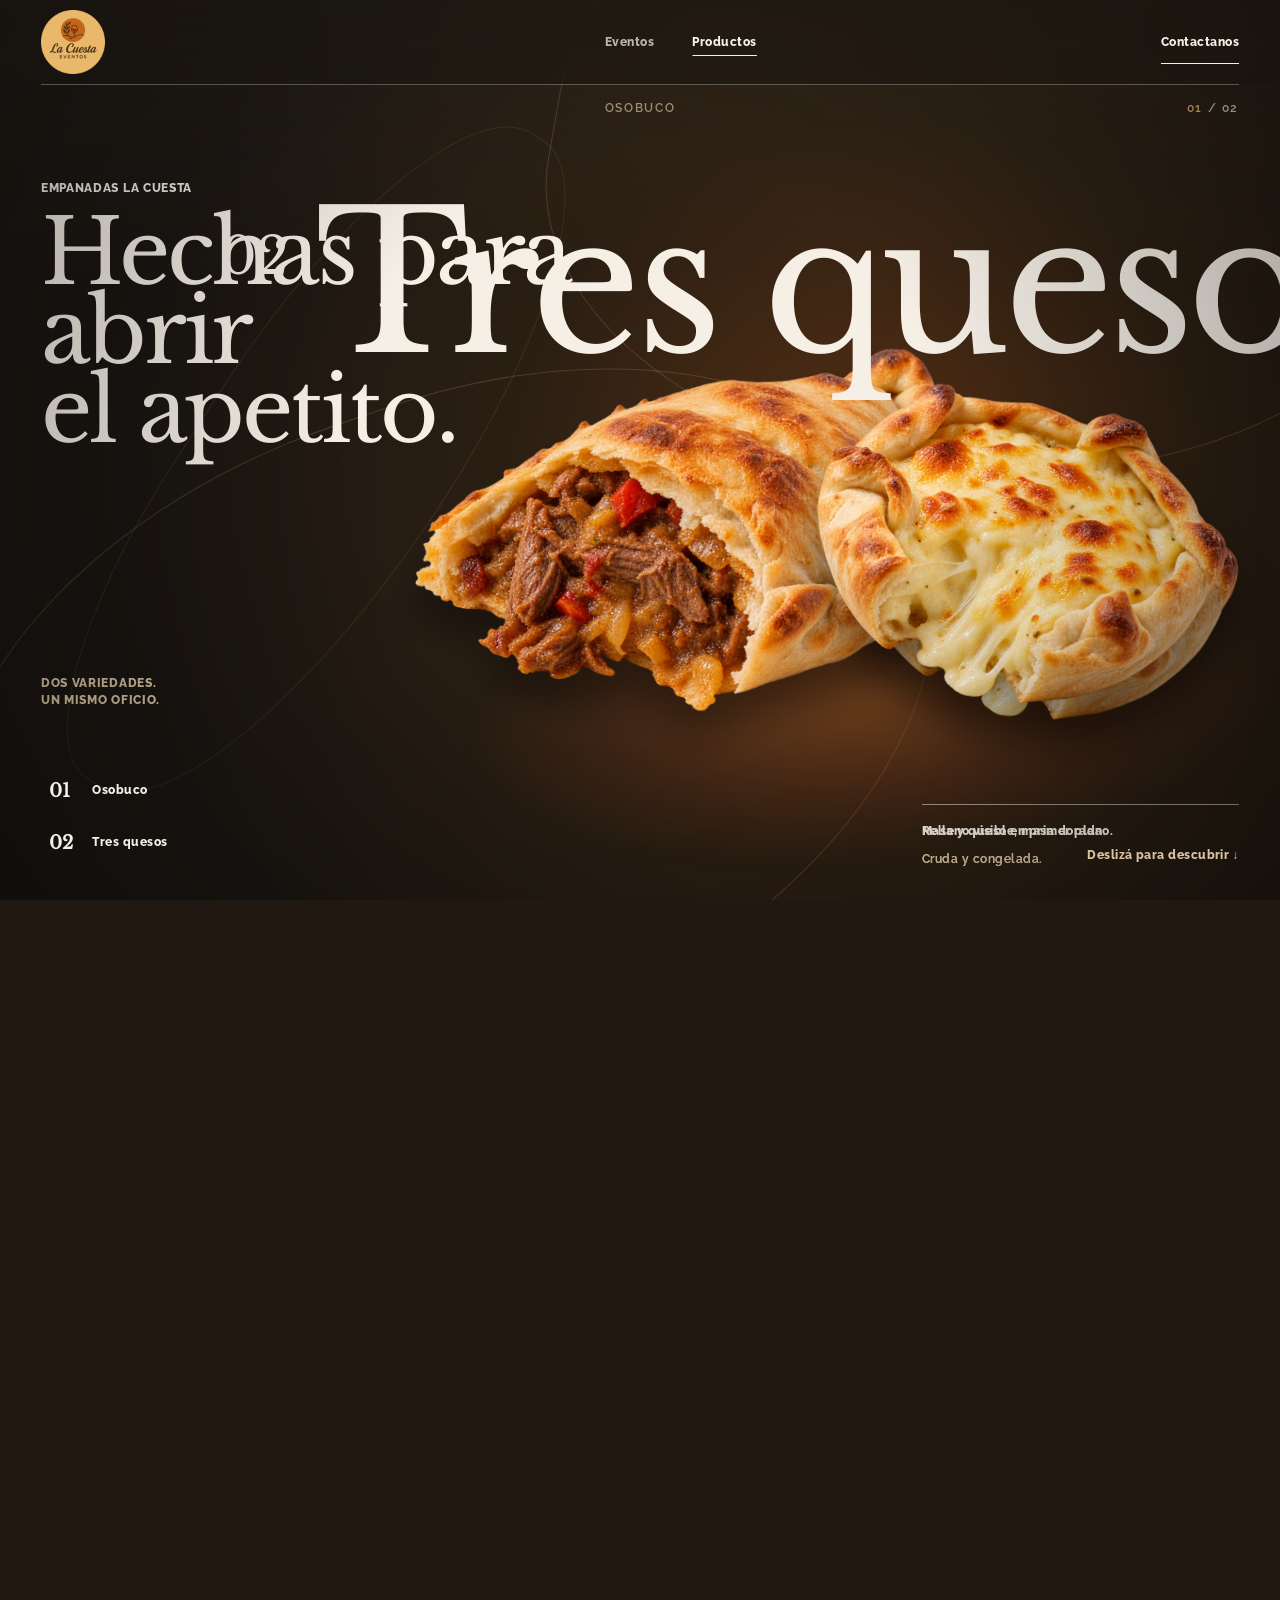
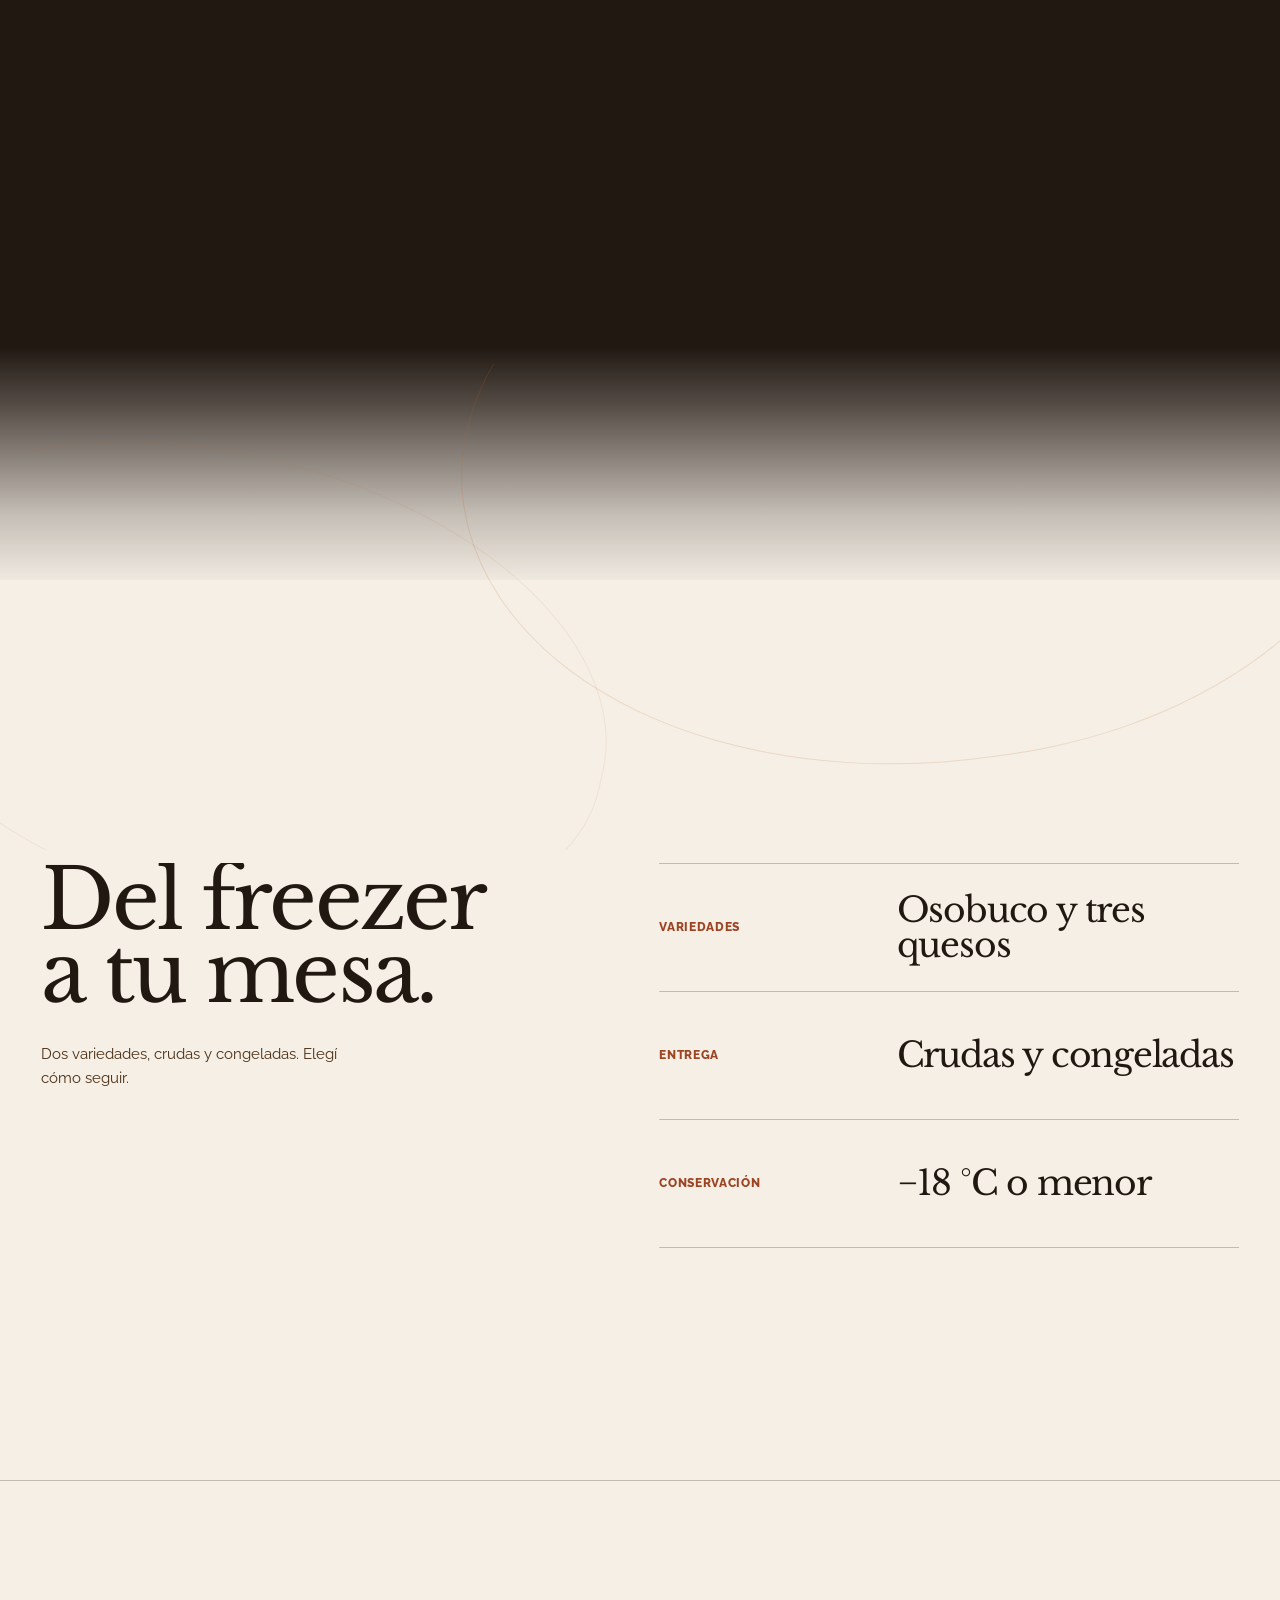
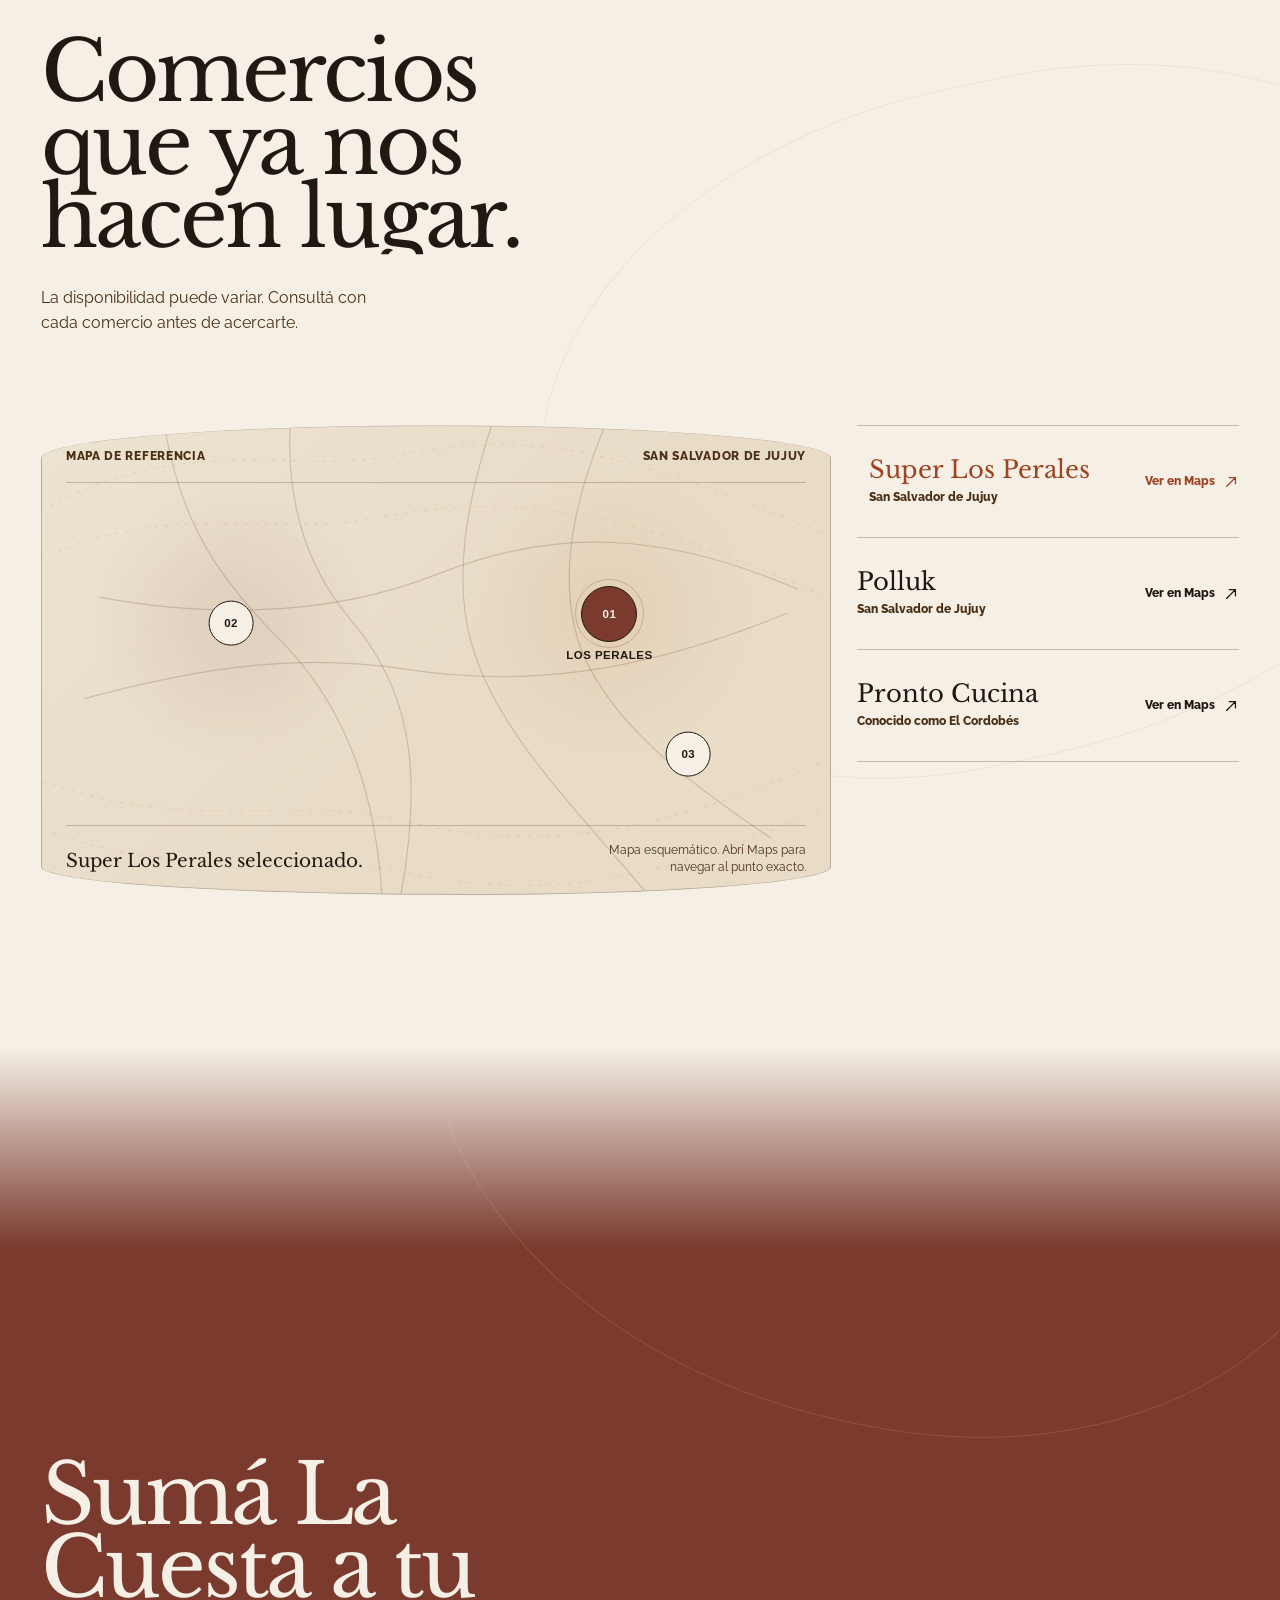
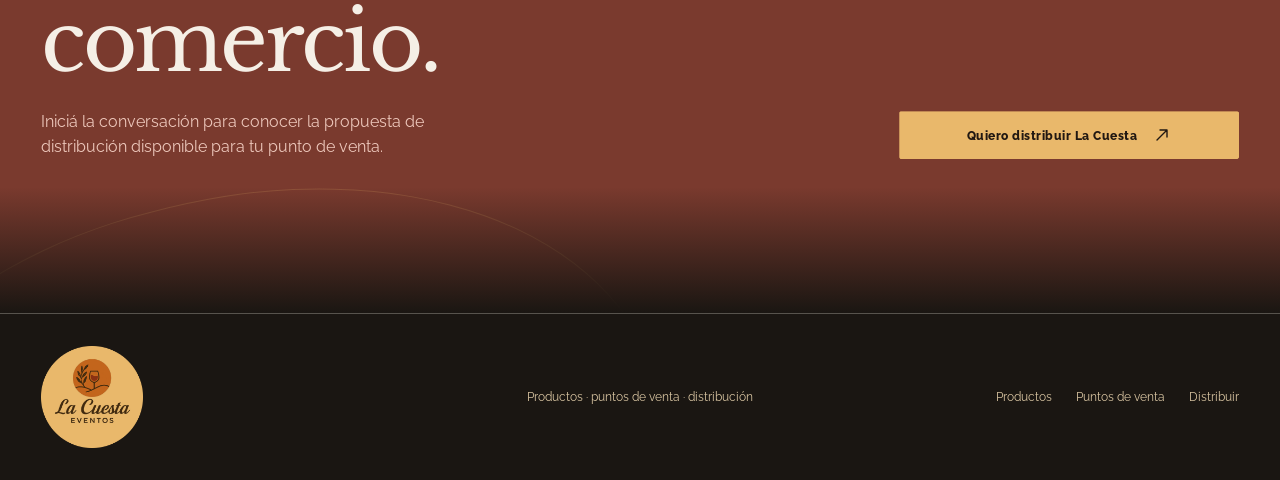
==== commit 2ab17993: "Sincronizar el sitio con 1ee4096 del repo de trabajo" ====
--- a/productos.html
+++ b/productos.html
@@ -19,13 +19,13 @@
     <link rel="preload" href="assets/fonts/raleway-wght-latin.woff2" as="font" type="font/woff2" crossorigin />
     <link rel="preload" href="assets/products/variants/osobuco-open.webp?v=8" as="image" type="image/webp" />
     <link rel="preload" href="assets/products/variants/tres-quesos-open.webp?v=8" as="image" type="image/webp" />
-    <link rel="stylesheet" href="styles.css?v=97" />
-    <script src="app.js?v=69" defer></script>
+    <link rel="stylesheet" href="styles.css?v=101" />
+    <script src="app.js?v=71" defer></script>
   </head>
   <body class="page-products">
     <a class="skip-link" href="#contenido">Saltar al contenido</a>
     <header class="site-header site-header--paper" data-header>
-      <a class="brand" href="productos.html" aria-label="Productos La Cuesta, inicio"><img src="assets/la-cuesta-logo-white.png" width="460" height="150" alt="La Cuesta" /></a>
+      <a class="brand" href="productos.html" aria-label="Productos La Cuesta, inicio"><img src="assets/la-cuesta-badge.png" width="384" height="384" alt="La Cuesta" /></a>
       <button class="menu-toggle" type="button" aria-expanded="false" aria-controls="site-nav" data-menu-toggle><span>Menú</span><span class="menu-toggle__mark" aria-hidden="true"><i></i><i></i></span></button>
       <nav class="site-nav" id="site-nav" aria-label="Navegación principal" data-nav><a href="index.html">Eventos</a><a href="productos.html" aria-current="page">Productos</a></nav>
       <a class="header-action" href="https://wa.me/543883456365?text=Hola%21%20Quiero%20consultar%20por%20las%20empanadas%20La%20Cuesta." target="_blank" rel="noopener noreferrer">Contactanos</a>
@@ -121,6 +121,6 @@
 
     </main>
 
-    <footer class="site-footer"><a class="footer-brand" href="productos.html" aria-label="Productos La Cuesta, inicio"><img src="assets/la-cuesta-logo-white.png" width="460" height="150" alt="La Cuesta" /></a><p>Productos · puntos de venta · distribución</p><div class="footer-links"><a href="productos.html">Productos</a><a href="#puntos-de-venta">Puntos de venta</a><a href="#distribuir">Distribuir</a></div></footer>
+    <footer class="site-footer"><a class="footer-brand" href="productos.html" aria-label="Productos La Cuesta, inicio"><img src="assets/la-cuesta-badge.png" width="384" height="384" alt="La Cuesta" /></a><p>Productos · puntos de venta · distribución</p><div class="footer-links"><a href="productos.html">Productos</a><a href="#puntos-de-venta">Puntos de venta</a><a href="#distribuir">Distribuir</a></div></footer>
   </body>
 </html>
--- a/styles.css
+++ b/styles.css
@@ -68,6 +68,25 @@
   --d-scene: 900ms;   /* la escena y el mundo: crossfade, luz del header, transform del reveal */
   --d-reveal: 1200ms; /* el unico paso por encima de la escena: fade y clip-path de cierre */
   --stagger: 60ms;    /* toda cascada es calc(var(--i) * var(--stagger)); sin delays literales */
+  /* Salida del film a papel (P3). Era binaria: al cruzar el borde se repintaba el 99.4%
+     de la pantalla en un cuadro, 181.8 de delta medio contra una mediana de 5.57 en el
+     resto de la pagina — 32.6x, el unico acantilado de index.html. Media amplitud de la
+     rampa, en fracciones del viewport. El presupuesto no es el alto del film sino el
+     tramo en que el stage sigue pegado con la escena night ya establecida: scrollY 2700
+     a 3650 a 1080 de alto, 950px. .35 de cada lado gasta 756 de esos 950 y deja el pico
+     de la salida por debajo del cambio de escena 2-3, que mide 33.9 y es el gesto que la
+     pagina ya usa. Con .28 a 900 de alto la banda se comprimia y el pico volvia a 45.
+     Verificable: python .claude/tools/verificar-costuras.py */
+  --film-exit-band: .35;
+  /* Donde la copia de la escena night termina de irse, en unidades de --film-exit.
+     La rampa aclara el fondo mientras la copia sigue puesta: medido, el contraste de
+     la copia contra su fondo efectivo caia de 9.2 a 1.78 (umbral 3.0) porque la copia
+     recien salia con el vuelco de data-scene, a media rampa. Se va antes, por el
+     contenedor. El fondo cruza 3.0 recien en --film-exit .37; .30 deja margen.
+     La otra salida posible -- atrasar la entrada del papel -- se midio y se descarto:
+     mueve el mismo cambio en menos scroll y sube el pico a 45.9 en 1440x900, por
+     encima del techo de 45. Verificable: python .claude/tools/verificar-costuras.py */
+  --film-copy-clear: .30;
   /* Timeline narrativa de Productos (P1-5). Definida UNA vez, aca; app.js la lee de :root.
      Antes vivia en app.js repartida entre el umbral y los destinos de click. Un breakpoint
      puede recalibrarla como recalibra la escala: recalibrar el token, no reescribir el JS.
@@ -247,9 +266,12 @@
 .site-header.is-scrolled::after { transform: scaleX(1); }
 .site-header.is-solid { background: var(--paper); color: var(--ink); }
 .site-header.is-solid::after { background: var(--line-dark); }
-.site-header.is-solid .brand img { filter: brightness(0) saturate(100%); }
-.brand { position: relative; z-index: var(--z-content); display: block; width: 118px; }
-.brand img { width: 100%; height: auto; transition: filter var(--d-scene) var(--ease-out); }
+/* El lockup del manual es un badge CIRCULAR, no la banda apaisada del knockout que
+   habia antes: a 118px de ancho media 118 de alto y no entraba en los 84 del header.
+   Se dimensiona para dejar 10px de aire arriba y abajo. Ya no hay filtro de tinta: el
+   disco maiz es su propio fondo y se lee igual sobre el video y sobre el papel. */
+.brand { position: relative; z-index: var(--z-content); display: block; width: 64px; }
+.brand img { width: 100%; height: auto; }
 .site-nav { display: flex; align-items: center; justify-content: center; gap: var(--gap-md); font-size: var(--t-nav); font-weight: 800; letter-spacing: var(--ls-ui); }
 .site-nav a, .header-action { text-decoration: none; }
 .site-nav a { opacity: .72; transition: opacity var(--d-instant) var(--ease-out); }
@@ -258,7 +280,6 @@
 .menu-toggle { display: none; border: 0; background: transparent; color: inherit; font: inherit; }
 body[data-scene="4"] .site-header { color: var(--ink); }
 body[data-scene="4"] .site-header::after { background: var(--line-dark); }
-body[data-scene="4"] .brand img { filter: brightness(0) saturate(100%); }
 
 .film { position: relative; background: var(--ink-deep); }
 .film::after { content: ""; position: absolute; z-index: var(--z-content); right: 0; bottom: 0; left: 0; height: var(--seam-h-tail); background: linear-gradient(0deg, var(--paper) 0%, color-mix(in srgb, var(--paper) 0%, transparent) 100%); pointer-events: none; }
@@ -273,6 +294,14 @@
 i.climate-seam--tail { bottom: 0; height: var(--seam-h-tail); background: linear-gradient(0deg, var(--seam-from) 0%, color-mix(in srgb, var(--seam-from) 0%, transparent) 100%); --seam-from: var(--ink-deep); }
 .film-stage { position: sticky; z-index: var(--z-base); top: 0; height: 100svh; overflow: hidden; background: var(--ink-deep); transition: background-color var(--d-scene) var(--ease-out); }
 .film-backdrops, .film-backdrop { position: absolute; inset: 0; width: 100%; height: 100%; }
+/* El papel entra por detras de todo en una capa propia. El background de .film-stage tiene
+   transition de --d-scene: scrubbearlo lo haria perseguir al scroll con casi un segundo de
+   retraso. Una capa sin transition sigue al dedo. 46% de lo que quedaba del salto. */
+.film-stage::before { position: absolute; inset: 0; content: ""; background: var(--paper); opacity: var(--film-exit, 0); }
+/* Y el fondo se retira por el contenedor, por lo mismo: .film-backdrop transiciona su
+   opacidad para cruzar de escena a escena, y el retiro no puede pelearse con ese cruce.
+   .88 de la capa activa por .18 del contenedor = .16, el valor que tenia el vuelco. */
+.film-backdrops { opacity: calc(1 - var(--film-exit, 0) * .82); }
 .film-backdrop { object-fit: cover; opacity: 0; filter: saturate(.78) contrast(1.03) brightness(.54) blur(10px); transform: scale(1.065); transition: opacity var(--d-scene) var(--ease-out), filter var(--d-scene) var(--ease-out), transform var(--d-scene) var(--ease-out); }
 .film-backdrop.is-active { opacity: .88; transform: scale(1.035); }
 
@@ -289,9 +318,11 @@
 body[data-scene="2"] .film-wash { background: linear-gradient(105deg, color-mix(in srgb, var(--s2-wash-deep) 82%, transparent) 0%, color-mix(in srgb, var(--s2-wash-mid) 35%, transparent) 58%, color-mix(in srgb, var(--s2-wash-tail) 34%, transparent) 100%); }
 body[data-scene="3"] .film-stage { background: var(--ink-deep); }
 body[data-scene="3"] .film-wash { background: linear-gradient(0deg, color-mix(in srgb, var(--ink-deep) 89%, transparent) 0%, color-mix(in srgb, var(--ink-deep) 30%, transparent) 62%, color-mix(in srgb, var(--ink-deep) 38%, transparent) 100%); }
-body[data-scene="4"] .film-stage { background: var(--paper); }
-body[data-scene="4"] .film-backdrop.is-active { opacity: .16; filter: saturate(.52) brightness(1.25) blur(24px); }
-body[data-scene="4"] .film-wash { background: linear-gradient(90deg, color-mix(in srgb, var(--paper) 97%, transparent) 0%, color-mix(in srgb, var(--paper) 82%, transparent) 50%, color-mix(in srgb, var(--paper) 22%, transparent) 100%); }
+body[data-scene="4"] .film-backdrop.is-active { filter: saturate(.52) brightness(1.25) blur(24px); }
+/* El papel entra por encima del lavado oscuro, no en lugar de el: un background no se
+   interpola entre gradientes distintos, asi que voltearlo es binario por definicion.
+   Dos capas cruzandose sobre --film-exit si se scrubbean. Aporta el 55% del acantilado. */
+.film-wash::after { position: absolute; inset: 0; content: ""; opacity: var(--film-exit, 0); background: linear-gradient(90deg, color-mix(in srgb, var(--paper) 97%, transparent) 0%, color-mix(in srgb, var(--paper) 82%, transparent) 50%, color-mix(in srgb, var(--paper) 22%, transparent) 100%); }
 
 .film-aperture { position: absolute; inset: 0; overflow: hidden; background: transparent; -webkit-mask-image: linear-gradient(90deg, transparent 0 var(--ap-l), var(--black) calc(var(--ap-l) + var(--ap-feather-l)), var(--black) calc(100% - var(--ap-r) - var(--ap-feather-r)), transparent calc(100% - var(--ap-r)) 100%); mask-image: linear-gradient(90deg, transparent 0 var(--ap-l), var(--black) calc(var(--ap-l) + var(--ap-feather-l)), var(--black) calc(100% - var(--ap-r) - var(--ap-feather-r)), transparent calc(100% - var(--ap-r)) 100%); contain: paint; }
 .film-aperture::after { position: absolute; z-index: var(--z-content); inset: 0; pointer-events: none; background: linear-gradient(0deg, color-mix(in srgb, var(--ink-deep) 72%, transparent) 0%, color-mix(in srgb, var(--ink-deep) 30%, transparent) 42%, transparent 70%); content: ""; opacity: 0; transition: opacity var(--d-scene) var(--ease-out); }
@@ -303,7 +334,9 @@
 .film-still { opacity: 0; filter: saturate(.78) contrast(1.04) brightness(.84); transition: opacity var(--d-scene) var(--ease-out); }
 .film-still.is-active { opacity: 1; }
 
-body[data-scene="4"] .film-video, body[data-scene="4"] .film-stills { opacity: 0; }
+/* El media se retira por el contenedor y no capa por capa: la opacidad de cada .film-video
+   la maneja el crossfade de app.js, y pisarla desde el scroll pelea con el. 23% del salto. */
+.film-aperture__media { opacity: calc(1 - var(--film-exit, 0)); }
 
 .video-fallback .film-stills { opacity: 1; }
 .video-fallback .film-video { opacity: 0; }
@@ -317,12 +350,18 @@
 .folio > span:first-child { position: absolute; left: 50%; transform: translateX(-50%); }
 .folio__count { margin-left: auto; }
 .folio__count b { color: var(--folio-mark); font-weight: inherit; transition: color var(--d-scene) var(--ease-out); }
-.timeline { position: absolute; z-index: var(--z-chrome); right: var(--page-x); bottom: calc(24px + var(--safe-b)); left: var(--page-x); height: 1px; background: var(--rule); transition: background-color var(--d-scene) var(--ease-out); }
+.timeline { position: absolute; z-index: var(--z-chrome); top: var(--header-h); right: var(--page-x); left: var(--page-x); height: 1px; background: var(--rule); transition: background-color var(--d-scene) var(--ease-out); }
 .timeline span { display: block; width: 100%; height: 100%; background: var(--accent); transform: scaleX(0); transform-origin: left center; will-change: transform; }
 /* Unica variante de anclaje: el riel de casos vive en un sticky de altura cero. */
-.timeline--rail { top: calc(100svh - 24px); bottom: auto; }
+.timeline--rail { top: calc(100svh - 24px); }
 
 .film-track { position: relative; z-index: var(--z-raise); margin-top: -100svh; }
+/* La copia se retira por el contenedor, como el media y el fondo: sus lineas cargan una
+   transition de --d-slow (la cascada de entrada, mas abajo) y scrubbear una propiedad con
+   transition la haria perseguir al scroll con casi un segundo de atraso. .film-track no
+   tiene ninguna, y ya crea contexto de apilado por z-index, asi que la opacidad no le
+   cambia el orden de pintado. Queda plena hasta la mitad de --film-copy-clear. */
+.film-track { opacity: clamp(0, calc((var(--film-copy-clear) - var(--film-exit, 0)) / var(--film-copy-clear) * 2), 1); }
 /* Rampa de salida del film, no una pantalla en blanco: con 100svh el viewport se
    quedaba 650px de scroll sin nada que leer. */
 .film-coda { height: 38svh; }
@@ -429,7 +468,11 @@
 .js-ready .film-scene__copy > .action { --i: 6; }
 
 .site-footer { position: relative; z-index: var(--z-chrome); display: grid; grid-template-columns: 1fr auto 1fr; gap: var(--s-6); align-items: center; padding: var(--s-6) var(--page-x) calc(var(--s-6) + var(--safe-b)); border-top: 1px solid var(--line-light); background: var(--ink-deep); color: var(--paper-muted); font-size: var(--t-ui); }
-.footer-brand { display: block; width: 140px; }
+/* El pie lleva el mismo badge que el header: una sola marca por pagina. 102px no es
+   un numero de gusto, es el unico ancho al que el badge cuadrado deja el pie en los
+   mismos 167px que dejaba el knockout apaisado a 140. Y aca el slug respira: 5.3px de
+   caja contra los 3.3 del header. No necesita filtro, el disco es su propio fondo. */
+.footer-brand { display: block; width: 102px; }
 .footer-brand img { width: 100%; height: auto; }
 .site-footer p { margin: 0; text-align: center; }
 .footer-links { display: flex; justify-content: flex-end; gap: var(--s-5); }
@@ -446,7 +489,7 @@
           --glass: blur(12px) saturate(1.12);
           --section-y-loose: clamp(8rem, 24vw, 11rem); }
   .site-header { grid-template-columns: auto 1fr auto; gap: var(--s-4); }
-  .brand { grid-area: 1 / 1; width: 104px; }
+  .brand { grid-area: 1 / 1; width: 56px; }
   /* La via de contacto viaja en el header fijo: ocultarla en movil dejaba 11,7 pantallas
      sin ninguna forma de convertir (ux-conversion-2026-09-04.md H1). El z-index la sostiene
      sobre el panel del menu abierto, que es justo donde se la busca. */
@@ -474,7 +517,6 @@
   .film-scene__copy > p { max-width: 34ch; margin-top: var(--s-4); line-height: 1.45; }
   .scene-actions { margin-top: var(--s-5); }
   .folio { top: calc(var(--header-h) + 10px); font-size: var(--t-ui); }
-  .timeline { bottom: 16px; }
   .film-scene--opening .scene-caption,
   .film-scene--table .scene-caption,
   .location-note { right: var(--page-x); left: var(--page-x); max-width: none; text-align: left; }
@@ -482,7 +524,7 @@
   .service-score { display: none; }
   .film-wash { background: linear-gradient(0deg, color-mix(in srgb, var(--ink-deep) 96%, transparent) 0%, color-mix(in srgb, var(--ink-deep) 70%, transparent) 46%, color-mix(in srgb, var(--ink-deep) 8%, transparent) 82%); }
   body[data-scene="1"] .film-wash, body[data-scene="2"] .film-wash, body[data-scene="3"] .film-wash { background: linear-gradient(0deg, color-mix(in srgb, var(--ink-deep) 97%, transparent) 0%, color-mix(in srgb, var(--ink) 68%, transparent) 46%, color-mix(in srgb, var(--ink-deep) 7%, transparent) 83%); }
-  body[data-scene="4"] .film-wash { background: linear-gradient(0deg, color-mix(in srgb, var(--paper) 98%, transparent) 0%, color-mix(in srgb, var(--paper) 78%, transparent) 48%, color-mix(in srgb, var(--paper) 10%, transparent) 84%); }
+  .film-wash::after { background: linear-gradient(0deg, color-mix(in srgb, var(--paper) 98%, transparent) 0%, color-mix(in srgb, var(--paper) 78%, transparent) 48%, color-mix(in srgb, var(--paper) 10%, transparent) 84%); }
   body[data-scene="4"] .folio { opacity: 0; }
   .film-backdrop { filter: saturate(.78) contrast(1.04) brightness(.56) blur(9px); }
 
@@ -532,7 +574,7 @@
   html { scroll-behavior: auto; }
   .film-video { display: none; }
   .film-stills { opacity: 1; }
-  .film-backdrop, .film-wash, .site-header, .brand img, .js-ready .film-scene__copy, .js-ready .film-scene .scene-caption, .js-ready .film-scene .location-note, .js-ready .film-scene .service-score { transition: none; }
+  .film-backdrop, .film-wash, .site-header, .js-ready .film-scene__copy, .js-ready .film-scene .scene-caption, .js-ready .film-scene .location-note, .js-ready .film-scene .service-score { transition: none; }
   .js-ready .film-scene__copy, .js-ready .film-scene .scene-caption, .js-ready .film-scene .location-note, .js-ready .film-scene .service-score { opacity: 1; filter: none; transform: none; }
   .action:hover, .action:focus-visible, .text-link:hover, .text-link:focus-visible, .header-action:hover, .header-action:focus-visible { transform: none; }
 }
@@ -549,11 +591,8 @@
 .page-products ::-webkit-scrollbar-track { background: var(--paper); }
 .page-products ::-webkit-scrollbar-thumb { border-color: var(--paper); }
 .site-header--paper { color: var(--paper); background: color-mix(in srgb, var(--ink-deep) 48%, transparent); -webkit-backdrop-filter: var(--glass); backdrop-filter: var(--glass); }
-.site-header--paper .brand img { filter: none; }
 .page-products .site-header.is-scrolled { background: color-mix(in srgb, var(--paper) 82%, transparent); color: var(--ink); -webkit-backdrop-filter: var(--glass); backdrop-filter: var(--glass); }
-.page-products .site-header.is-scrolled .brand img { filter: brightness(0) saturate(100%); }
 .page-products[data-product-variant="tres-quesos"] .site-header { color: var(--ink); background: color-mix(in srgb, var(--paper) 68%, transparent); -webkit-backdrop-filter: var(--glass); backdrop-filter: var(--glass); }
-.page-products[data-product-variant="tres-quesos"] .site-header .brand img { filter: brightness(0) saturate(100%); }
 .page-products.is-product-seam .site-header { opacity: 0; pointer-events: none; }
 .products-main { background: var(--paper); }
 
@@ -632,7 +671,6 @@
 
 html:not(.js-ready) .product-world__stage { overflow: visible; }
 html:not(.js-ready) .page-products .site-header { color: var(--ink); background: color-mix(in srgb, var(--paper) 96%, transparent); }
-html:not(.js-ready) .page-products .site-header .brand img { filter: brightness(0) saturate(100%); }
 html:not(.js-ready) .product-prologue { position: relative; top: auto; left: auto; display: flex; min-height: 100svh; flex-direction: column; justify-content: center; padding: calc(var(--header-h) + var(--s-6)) var(--page-x) var(--s-9); }
 html:not(.js-ready) .product-prologue__note { position: static; margin: var(--s-6) 0 0 auto; }
 html:not(.js-ready) .product-variant { pointer-events: auto; }
@@ -836,7 +874,6 @@
 .page-events .film-stills { z-index: var(--z-base); opacity: 1; }
 .page-events .film-video { z-index: var(--z-raise); opacity: 0; transition: opacity var(--d-scene) var(--ease-out), filter var(--d-scene) var(--ease-out), transform var(--d-scene) var(--ease-out); }
 .page-events .film-video.is-current { opacity: 1; }
-.page-events[data-scene="4"] .film-video.is-current { opacity: 0; }
 .page-events .video-fallback .film-video { opacity: 0; }
 .page-events .film-aperture::after { z-index: var(--z-chrome); }
 
@@ -1003,6 +1040,4 @@
   .page-events[data-scene="4"] .site-header:not(.is-solid) { background: var(--paper); color: var(--ink); }
   .page-products .site-header.is-scrolled,
   .page-products[data-product-variant="tres-quesos"] .site-header { background: var(--paper); color: var(--ink); }
-  .page-products .site-header.is-scrolled .brand img,
-  .page-products[data-product-variant="tres-quesos"] .site-header .brand img { filter: brightness(0) saturate(100%); }
-}
+}
